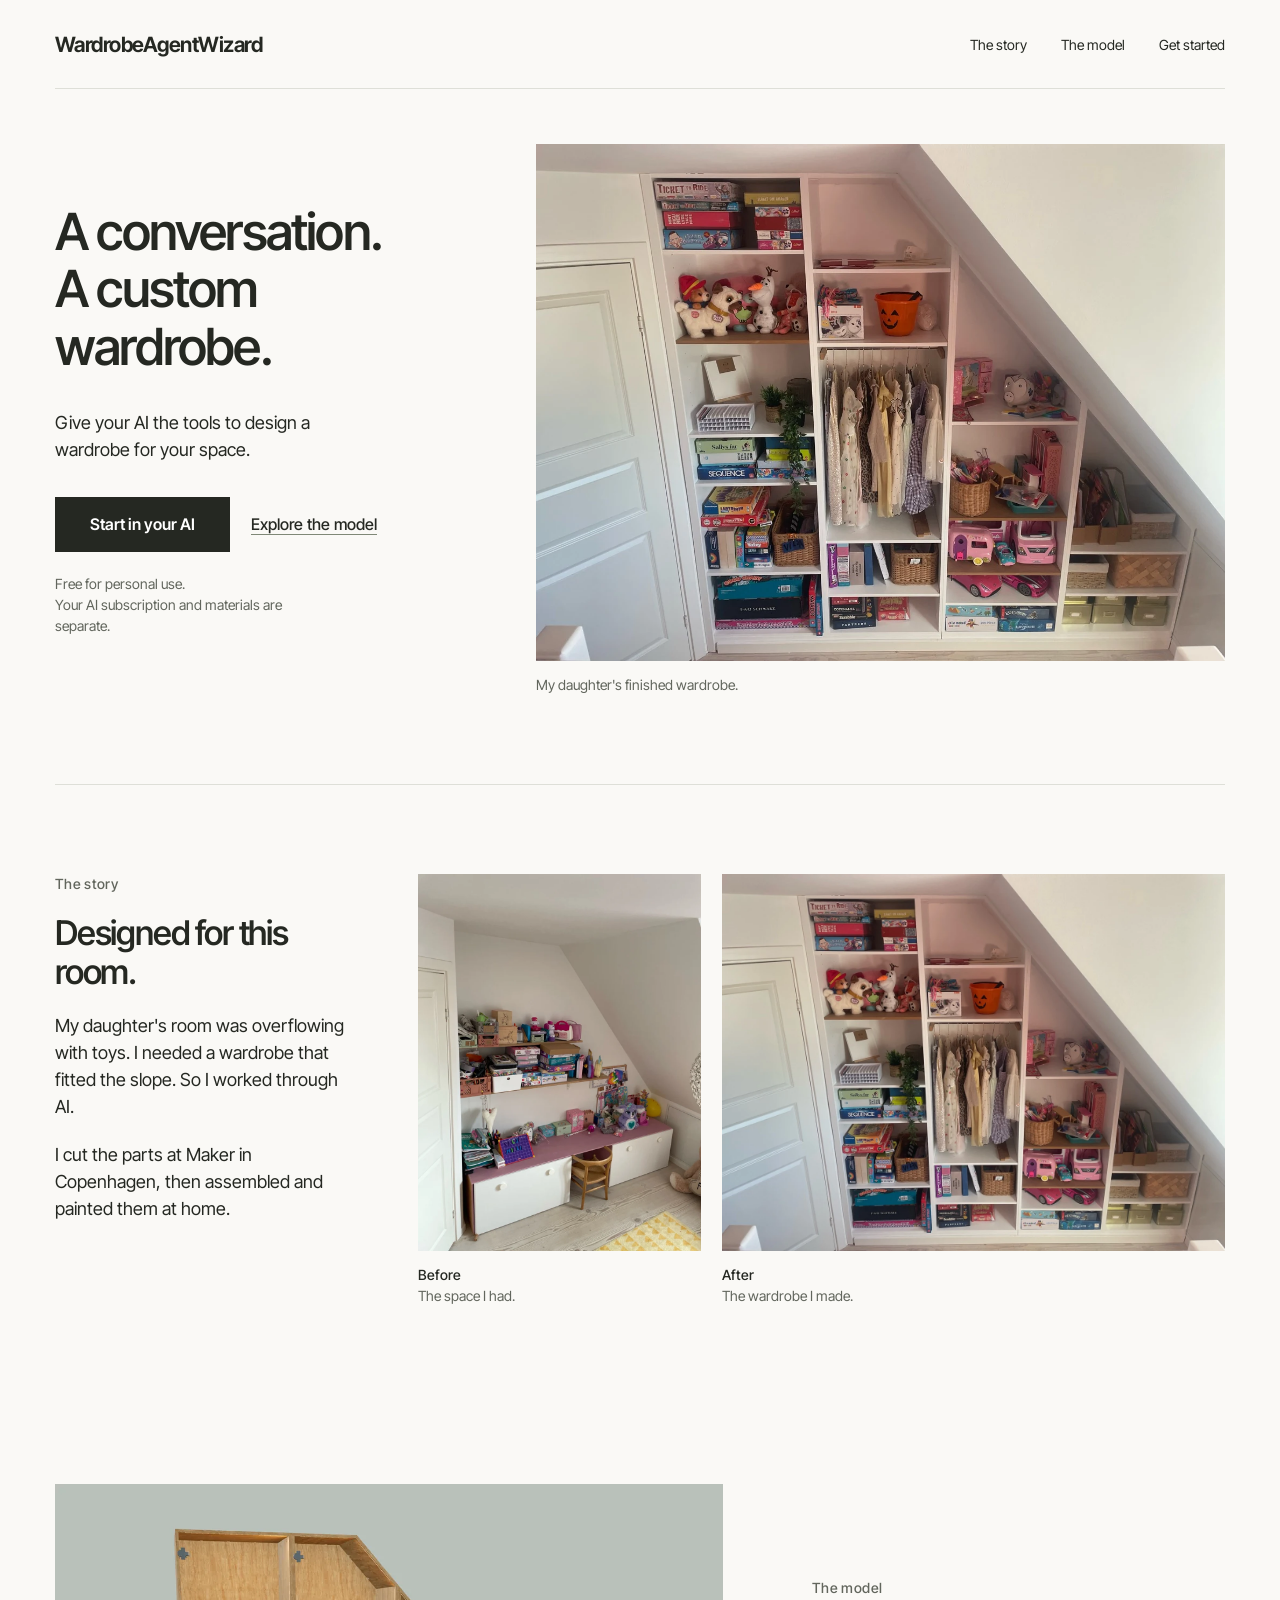
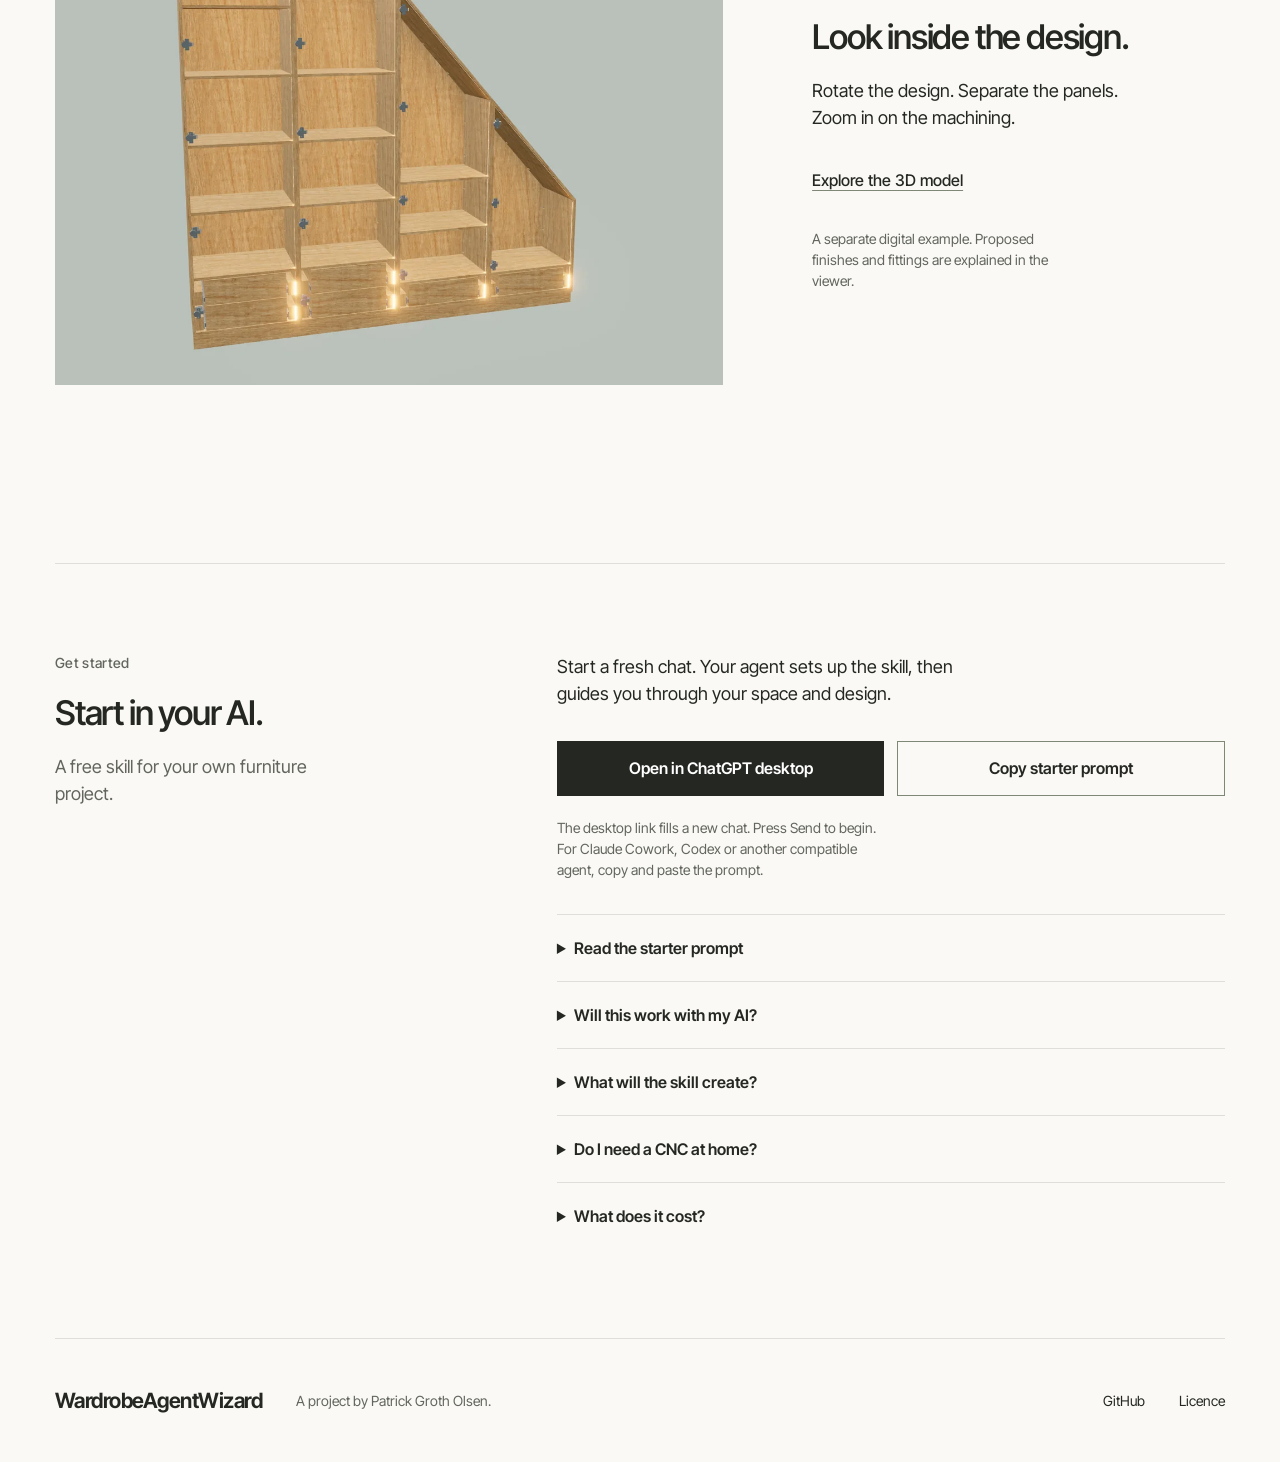
==== index.html @ 153b2046 "style: publish calmer wardrobe page with full photograph" ====
<!doctype html>
<!-- Scope: Editorial furniture story and accessible handoff into the visitor's own AI agent. -->
<html lang="en">
<head>
  <meta charset="UTF-8"><meta name="viewport" content="width=device-width, initial-scale=1">
  <meta name="description" content="A conversation. A custom wardrobe. Give your AI agent a free personal-use skill for designing fitted furniture around your room.">
  <meta name="theme-color" content="#faf9f6">
  <meta property="og:title" content="A conversation. A custom wardrobe.">
  <meta property="og:description" content="From an awkward nook to a real wardrobe. Start your own project inside your AI agent.">
  <meta property="og:image" content="https://patrickgrothols.github.io/WardrobeAgentWizard/wardrobe-finished-wide.webp">
  <title>WardrobeAgentWizard | A conversation. A custom wardrobe.</title>
  <link rel="preload" href="./assets/inter-tight-latin-DX-nOvPD.woff2" as="font" type="font/woff2" crossorigin>
  <script type="module" crossorigin src="./assets/home-CjS5bEK1.js"></script>
  <link rel="modulepreload" crossorigin href="./assets/modulepreload-polyfill-P2Xu9kJm.js">
  <link rel="stylesheet" crossorigin href="./assets/home-DhJQyJ7C.css">
</head>
<body>
  <a class="skip" href="#main">Skip to content</a>
  <header class="shell topbar">
    <a class="brand" href="./" aria-label="WardrobeAgentWizard home">WardrobeAgentWizard</a>
    <nav aria-label="Main"><a href="#the-build">The story</a><a href="./model.html">The model</a><a href="#start">Get started</a></nav>
  </header>
  <main id="main">
    <section class="shell hero" aria-labelledby="hero-title">
        <div class="hero-copy"><h1 id="hero-title">A conversation.<br>A custom wardrobe.</h1>
          <p class="hero-intro">Give your AI the tools to design a wardrobe for your space.</p>
          <div class="actions"><a class="button primary" href="#start">Start in your AI</a><a class="text-link" href="./model.html">Explore the model</a></div>
          <p class="small hero-footnote">Free for personal use.<br>Your AI subscription and materials are separate.</p>
        </div>
      <figure class="hero-photo"><a href="./media/wardrobe-finished-wide.webp" aria-label="View the full finished-wardrobe photograph"><img src="./assets/wardrobe-finished-wide-D28eIsEn.webp" width="1280" height="960" fetchpriority="high" alt="The complete finished wardrobe, from its tall left cabinet to the low shelves beneath the sloping ceiling."></a><figcaption>My daughter's finished wardrobe.</figcaption></figure>
    </section>
    <section class="shell room-section" id="the-build" aria-labelledby="room-title">
      <div class="room-intro"><p class="eyebrow">The story</p><h2 id="room-title">Designed for this room.</h2><p>My daughter's room was overflowing with toys. I needed a wardrobe that fitted the slope. So I worked through AI.</p><p>I cut the parts at Maker in Copenhagen, then assembled and painted them at home.</p></div>
      <div class="room-pair">
        <figure class="room-before"><img src="./assets/room-before-DFvwnW9_.webp" width="900" height="1200" loading="lazy" alt="Before: toys and games crowded shelves and a desk in the nook."><figcaption><span>Before</span>The space I had.</figcaption></figure>
        <figure class="room-after"><img src="./assets/wardrobe-finished-wide-D28eIsEn.webp" width="1280" height="960" loading="lazy" alt="After: the full finished wardrobe stores toys, games and clothes beneath the sloping ceiling."><figcaption><span>After</span>The wardrobe I made.</figcaption></figure>
      </div>
    </section>
    <section class="model-section" aria-labelledby="model-title"><div class="shell model-grid">
      <a class="model-image" href="./model.html" aria-label="Open the interactive digital wardrobe example"><img src="./assets/wardrobe-digital-D47Me2vp.webp" width="1200" height="900" loading="lazy" alt="A separate digital wardrobe example showing shelves, hardware, drawers and lighting."></a>
      <div class="model-copy"><p class="eyebrow">The model</p><h2 id="model-title">Look inside the design.</h2><p>Rotate the design. Separate the panels. Zoom in on the machining.</p><a class="text-link" href="./model.html">Explore the 3D model</a><p class="small">A separate digital example. Proposed finishes and fittings are explained in the viewer.</p></div>
    </div></section>
    <section class="start-section" id="start" aria-labelledby="start-title"><div class="shell start-grid">
      <div class="start-title"><p class="eyebrow">Get started</p><h2 id="start-title">Start in your AI.</h2><p>A free skill for your own furniture project.</p></div>
      <div class="start-panel"><p>Start a fresh chat. Your agent sets up the skill, then guides you through your space and design.</p>
        <div class="agent-actions"><a id="desktop-launch" class="button primary" href="#starter-prompt">Open in ChatGPT desktop</a><button class="button secondary" id="copy-prompt" type="button">Copy starter prompt</button></div>
        <p class="small">The desktop link fills a new chat. Press Send to begin. For Claude Cowork, Codex or another compatible agent, copy and paste the prompt.</p>
        <p id="copy-status" class="copy-status" role="status" aria-live="polite"></p>
        <details id="prompt-details"><summary>Read the starter prompt</summary><label class="visually-hidden" for="starter-prompt">Starter prompt</label><textarea id="starter-prompt" readonly rows="5">Set up WardrobeAgentWizard Skill and help me design my furniture. Go to https://github.com/PatrickGrothOls/WardrobeAgentWizard and follow the getting-started instructions. Handle the setup and ask me for any necessary approvals.</textarea></details>
        <details><summary>Will this work with my AI?</summary><p>Use an AI work environment that can download files and run commands. Setup supports macOS Apple Silicon and Linux x86-64, including hosted workspaces. Native Windows isn't supported. Allow about 4 GB free plus project space.</p><a class="text-link" href="https://github.com/PatrickGrothOls/WardrobeAgentWizard/blob/main/START_HERE.md">Setup details and limitations</a></details>
        <details><summary>What will the skill create?</summary><p>The workflow covers measurements, 3D design, part files, supported hardware machining and cutting information. Your agent asks for missing measurements and workshop details. Designs and manufacturing files must be checked before cutting.</p></details>
        <details><summary>Do I need a CNC at home?</summary><p>No. You need access to a workshop or supplier that can cut the parts. My build used the CNC at Maker in Copenhagen.</p></details>
        <details><summary>What does it cost?</summary><p>The skill is free for personal, noncommercial projects. AI subscriptions, materials, hardware and workshop time are separate. Commercial use requires a separate licence.</p></details>
      </div>
    </div><footer class="shell"><a class="brand" href="./">WardrobeAgentWizard</a><p>A project by Patrick Groth Olsen.</p><nav aria-label="Footer"><a href="https://github.com/PatrickGrothOls/WardrobeAgentWizard">GitHub</a><a href="https://github.com/PatrickGrothOls/WardrobeAgentWizard/blob/main/LICENSE.md">Licence</a></nav></footer></section>
  </main>
</body>
</html>
---- assets/home-DhJQyJ7C.css ----
@font-face{font-family:Inter Tight;src:url(./inter-tight-latin-DX-nOvPD.woff2)format("woff2");font-style:normal;font-weight:400 900;font-display:swap}:root{--paper:#faf9f6;--ink:#252822;--muted:#62665d;--accent:#65725b;--rule:#dedfd8;--xs:.5rem;--sm:.8125rem;--md:1.3125rem;--lg:2.125rem;--xl:3.4375rem;--xxl:5.5625rem;color:var(--ink);background:var(--paper);font-synthesis:none;font-family:Inter Tight,Arial,sans-serif}*{box-sizing:border-box}html{scroll-padding-top:var(--lg)}body{margin:0;font-size:1.125rem;line-height:1.5}a{color:inherit;text-underline-offset:.25em}button,textarea{font:inherit}button,a,summary{-webkit-tap-highlight-color:transparent}a:focus-visible,button:focus-visible,summary:focus-visible,textarea:focus-visible{outline:3px solid var(--accent);outline-offset:5px}img{width:100%;height:auto;display:block}figure,h1,h2,h3,p{margin:0}p+p{margin-top:var(--md)}h1,h2,h3{letter-spacing:-.035em;font-weight:550;line-height:1.12}h2{font-size:2.125rem}h3{margin-bottom:var(--md);font-size:1.625rem}.shell{width:min(calc(100% - 2 * var(--xl)),96rem);margin-inline:auto}.brand{letter-spacing:-.025em;white-space:nowrap;font-size:1.3125rem;font-weight:650;line-height:1;text-decoration:none}.eyebrow{letter-spacing:.025em;color:var(--muted);margin-bottom:var(--md);font-size:.875rem;font-weight:500;line-height:1.4}.small,figcaption{font-size:.875rem;line-height:1.5}.small{color:var(--muted)}.actions{align-items:center;gap:var(--md);flex-wrap:wrap;display:flex}.button{min-height:3.4375rem;padding:var(--sm) var(--lg);cursor:pointer;text-align:center;border:1px solid #0000;border-radius:0;justify-content:center;align-items:center;font-size:1rem;font-weight:600;line-height:1.4;text-decoration:none;transition:background-color .18s,color .18s;display:inline-flex}.primary{color:#fff;background:var(--ink)}.primary:hover{background:#454d3f}.secondary{color:var(--ink);background:0 0;border-color:#7f8877}.secondary:hover{background:#eceee7}.text-link{align-items:center;min-height:3.4375rem;font-size:1rem;font-weight:500;-webkit-text-decoration:underline #7f8877;text-decoration:underline #7f8877;display:inline-flex}.text-link:hover{color:#4e5948}details{border-top:1px solid var(--rule)}summary{min-height:3.4375rem;padding-block:var(--md);cursor:pointer;font-size:1rem;font-weight:600}details p{margin-bottom:var(--md)}textarea{width:100%;min-height:13rem;padding:var(--sm);color:inherit;resize:vertical;background:0 0;border:1px solid #77786f;border-radius:0;font-size:1rem}.visually-hidden{clip-path:inset(50%);white-space:nowrap;width:1px;height:1px;padding:0;position:absolute;overflow:hidden}.skip{top:-100px;left:var(--md);padding:var(--sm);background:var(--ink);color:#fff;z-index:10;position:absolute}.skip:focus{top:var(--sm)}@media (prefers-reduced-motion:reduce){.button{transition:none}}.topbar{align-items:center;gap:var(--lg);border-bottom:1px solid var(--rule);min-height:5.5625rem;display:flex}nav{gap:var(--lg);margin-left:auto;display:flex}nav a{align-items:center;min-height:3.4375rem;font-size:.875rem;text-decoration:none;display:inline-flex}nav a:hover{text-decoration:underline}.hero{gap:var(--xl);padding-block:var(--xl) var(--xxl);grid-template-columns:minmax(0,.618fr) minmax(0,1fr);align-items:center;display:grid}h1{font-size:clamp(2.625rem,4vw,3.4375rem)}.hero-intro{max-width:32ch;margin-top:var(--lg)}.hero .actions{margin-block:var(--lg) var(--md)}.hero-footnote{max-width:34ch}.hero-photo a{display:block}.hero-photo img,.room-pair img{width:100%;height:auto}.hero-photo figcaption{margin-top:var(--sm);color:var(--muted)}.room-section{gap:var(--xl);padding-block:var(--xxl);border-top:1px solid var(--rule);grid-template-columns:minmax(0,.382fr) minmax(0,1fr);display:grid}.room-intro p:not(.eyebrow){margin-top:var(--md);max-width:30ch}.room-pair{gap:var(--md);grid-template-columns:minmax(0,.5625fr) minmax(0,1fr);align-self:start;display:grid}.room-pair figcaption{padding-top:var(--sm);color:var(--muted);flex-direction:column;display:flex}.room-pair figcaption span{color:var(--ink);font-weight:500}.model-section{padding-block:var(--xxl)}.model-grid{align-items:center;gap:var(--xxl);grid-template-columns:minmax(0,1fr) minmax(0,.618fr);display:grid}.model-image{display:block}.model-copy>p:not(.eyebrow){margin-top:var(--md);max-width:32ch}.model-copy .text-link,.model-copy .small{margin-top:var(--md)}.start-section{padding-top:var(--xxl)}.start-grid{gap:var(--xxl);padding-block:var(--xxl);border-top:1px solid var(--rule);grid-template-columns:minmax(0,.618fr) minmax(0,1fr);display:grid}.start-title>p:last-child{margin-top:var(--md);max-width:28ch;color:var(--muted)}.start-panel>p{max-width:42ch}.agent-actions{gap:var(--sm);margin-block:var(--lg) var(--md);flex-wrap:wrap;display:flex}.agent-actions .button{flex:1;min-width:13rem}.start-panel .small{margin-bottom:var(--lg)}.start-panel details p{color:var(--muted);font-size:1rem}.start-panel .text-link{margin-bottom:var(--md)}.copy-status{color:#3d5839;margin-bottom:var(--md);font-size:1rem}.copy-status:empty{display:none}footer{align-items:center;gap:var(--lg);border-top:1px solid var(--rule);padding-block:var(--lg);display:flex}footer p{color:var(--muted);font-size:.875rem}@media (width<=75rem){.shell{width:calc(100% - 2 * var(--lg))}.hero,.room-section{gap:var(--lg)}.model-grid,.start-grid{gap:var(--xl)}}@media (width<=47.5rem){.shell{width:calc(100% - 2 * var(--md))}.topbar{gap:var(--sm)}.brand{font-size:1rem}.topbar nav a:not(:last-child){display:none}.topbar nav{gap:0}.topbar nav a{white-space:nowrap}.hero{gap:var(--lg);padding-block:var(--lg) var(--xl);grid-template-columns:1fr}h1{font-size:2.625rem}.hero-intro,.hero .actions{margin-top:var(--md)}.hero .button{padding-inline:var(--md)}.room-section{padding-block:var(--xl);gap:var(--lg);grid-template-columns:1fr}.room-intro p:not(.eyebrow){max-width:34ch}.room-pair{gap:var(--sm)}.model-section{padding-block:var(--xl)}.model-grid{gap:var(--lg);grid-template-columns:1fr}.model-copy>p:not(.eyebrow){max-width:34ch}.start-section{padding-top:var(--xl)}.start-grid{padding-block:var(--xl);gap:var(--lg);grid-template-columns:1fr}footer{gap:var(--sm);padding-block:var(--lg);flex-wrap:wrap}footer p{flex-basis:100%}footer nav{margin-left:0}}
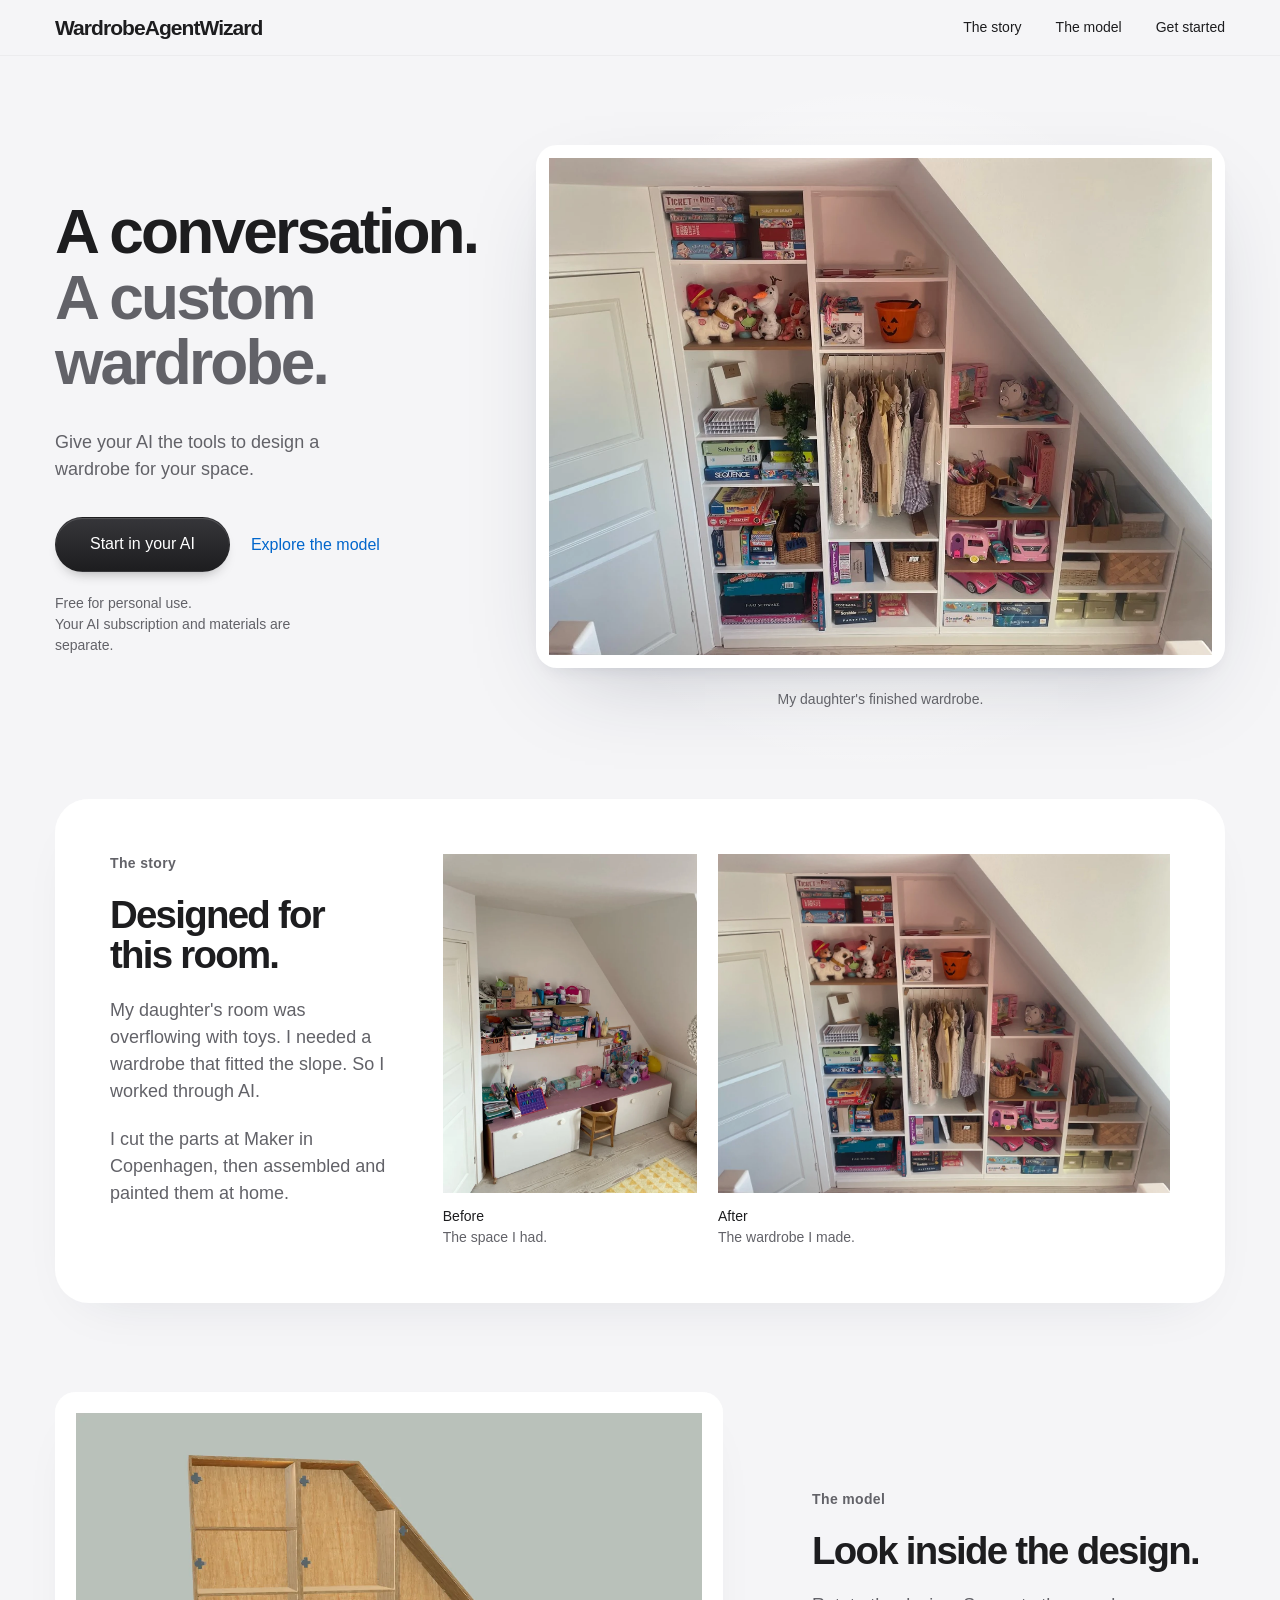
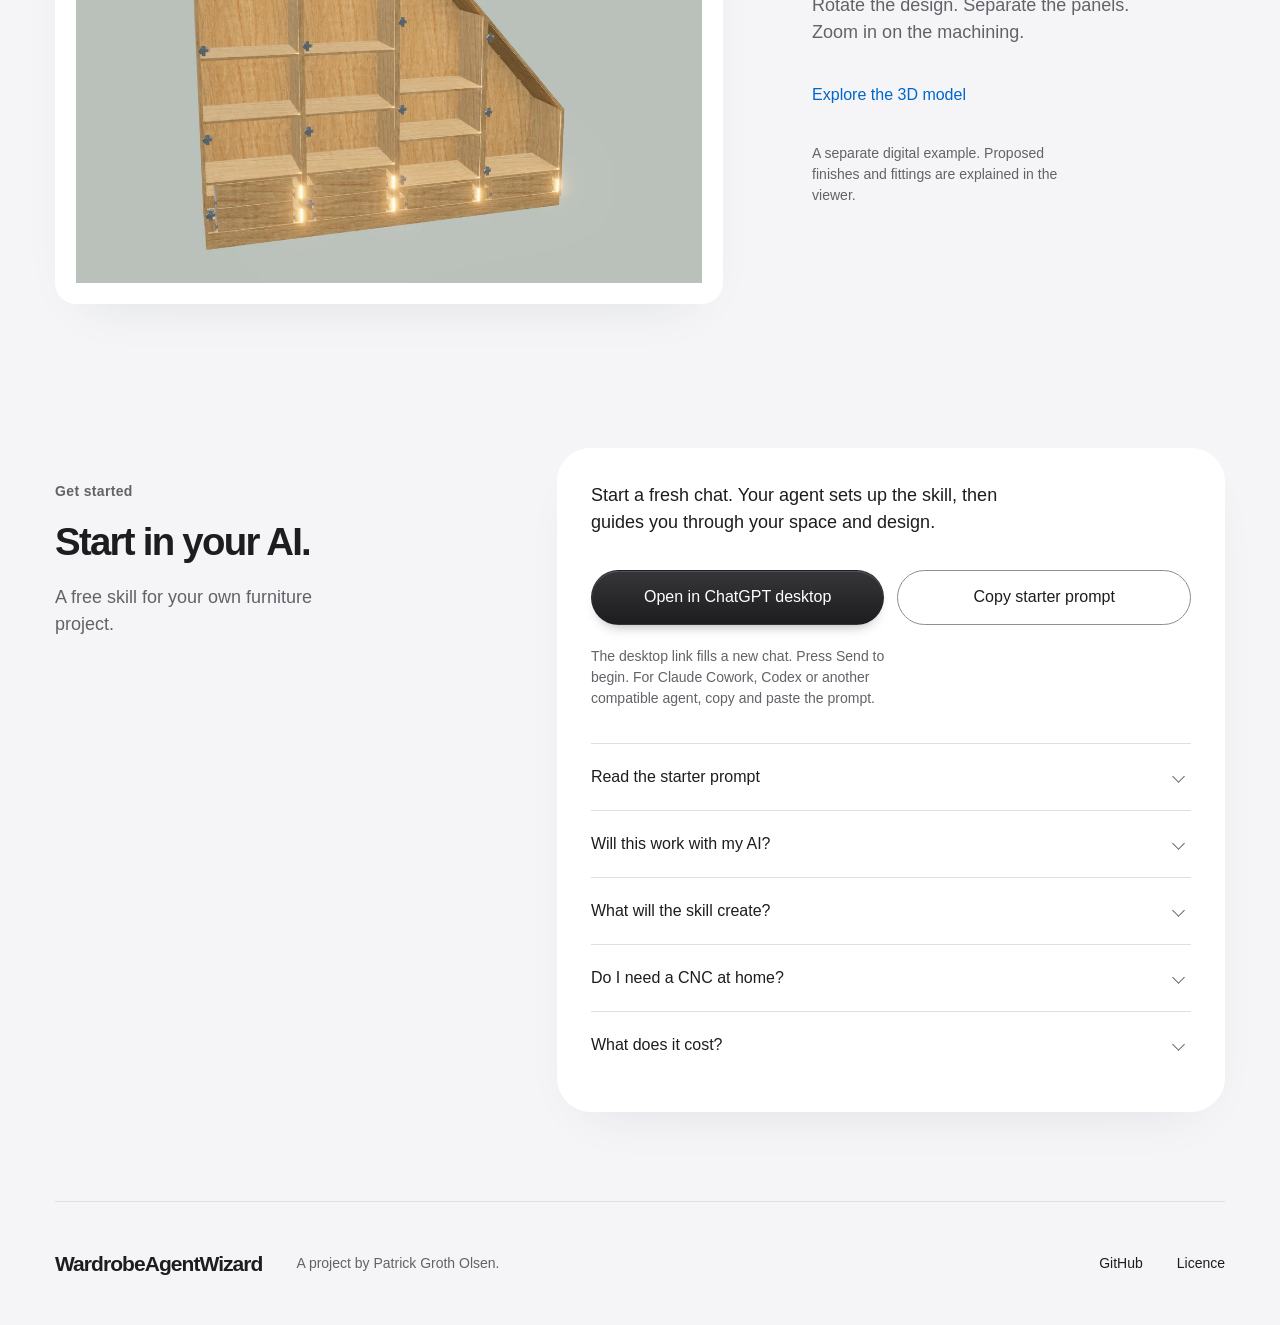
==== commit 1e02c37f: "style: publish refined wardrobe landing page" ====
--- a/index.html
+++ b/index.html
@@ -4,25 +4,24 @@
 <head>
   <meta charset="UTF-8"><meta name="viewport" content="width=device-width, initial-scale=1">
   <meta name="description" content="A conversation. A custom wardrobe. Give your AI agent a free personal-use skill for designing fitted furniture around your room.">
-  <meta name="theme-color" content="#faf9f6">
+  <meta name="theme-color" content="#f5f5f7">
   <meta property="og:title" content="A conversation. A custom wardrobe.">
   <meta property="og:description" content="From an awkward nook to a real wardrobe. Start your own project inside your AI agent.">
   <meta property="og:image" content="https://patrickgrothols.github.io/WardrobeAgentWizard/wardrobe-finished-wide.webp">
   <title>WardrobeAgentWizard | A conversation. A custom wardrobe.</title>
-  <link rel="preload" href="./assets/inter-tight-latin-DX-nOvPD.woff2" as="font" type="font/woff2" crossorigin>
-  <script type="module" crossorigin src="./assets/home-CjS5bEK1.js"></script>
+  <script type="module" crossorigin src="./assets/home-Dp1YyuSr.js"></script>
   <link rel="modulepreload" crossorigin href="./assets/modulepreload-polyfill-P2Xu9kJm.js">
-  <link rel="stylesheet" crossorigin href="./assets/home-DhJQyJ7C.css">
+  <link rel="stylesheet" crossorigin href="./assets/home-D6KVA1eT.css">
 </head>
 <body>
   <a class="skip" href="#main">Skip to content</a>
-  <header class="shell topbar">
+  <header class="site-header"><div class="shell topbar">
     <a class="brand" href="./" aria-label="WardrobeAgentWizard home">WardrobeAgentWizard</a>
     <nav aria-label="Main"><a href="#the-build">The story</a><a href="./model.html">The model</a><a href="#start">Get started</a></nav>
-  </header>
+  </div></header>
   <main id="main">
     <section class="shell hero" aria-labelledby="hero-title">
-        <div class="hero-copy"><h1 id="hero-title">A conversation.<br>A custom wardrobe.</h1>
+        <div class="hero-copy"><h1 id="hero-title">A conversation.<br><span>A custom wardrobe.</span></h1>
           <p class="hero-intro">Give your AI the tools to design a wardrobe for your space.</p>
           <div class="actions"><a class="button primary" href="#start">Start in your AI</a><a class="text-link" href="./model.html">Explore the model</a></div>
           <p class="small hero-footnote">Free for personal use.<br>Your AI subscription and materials are separate.</p>
--- a/assets/home-D6KVA1eT.css
+++ b/assets/home-D6KVA1eT.css
@@ -0,0 +1 @@
+:root{--paper:#f5f5f7;--surface:#fff;--ink:#1d1d1f;--muted:#626268;--accent:#06c;--rule:#dedee3;--xs:.5rem;--sm:.8125rem;--md:1.3125rem;--lg:2.125rem;--xl:3.4375rem;--xxl:5.5625rem;--radius:1.3125rem;--radius-lg:2.125rem;--display:calc(3.4375rem * 1.272);--section-title:calc(2.125rem * 1.272);--photo-shadow:0 34px 89px -34px #1d263c42,0 8px 21px -13px #1d263c2e;--surface-shadow:0 21px 55px -34px #1d263c26,inset 0 1px 0 #fff;color:var(--ink);background:var(--paper);font-synthesis:none;font-family:-apple-system,BlinkMacSystemFont,Segoe UI,sans-serif}*{box-sizing:border-box}html{scroll-padding-top:var(--xxl)}body{-webkit-font-smoothing:antialiased;margin:0;font-size:1.125rem;line-height:1.5}a{color:inherit;text-underline-offset:.25em}button,textarea{font:inherit}button,a,summary{-webkit-tap-highlight-color:transparent}a:focus-visible,button:focus-visible,summary:focus-visible,textarea:focus-visible{outline:3px solid var(--accent);outline-offset:5px}img{width:100%;height:auto;display:block}figure,h1,h2,h3,p{margin:0}p+p{margin-top:var(--md)}h1,h2,h3{letter-spacing:-.045em;text-wrap:balance;overflow-wrap:anywhere;font-weight:600;line-height:1.05}h2{font-size:clamp(2.125rem,3vw,var(--section-title))}h3{margin-bottom:var(--md);font-size:1.625rem}.shell{width:min(calc(100% - 2 * var(--xl)),96rem);margin-inline:auto}.brand{letter-spacing:-.045em;overflow-wrap:anywhere;font-size:1.3125rem;font-weight:600;line-height:1;text-decoration:none}.eyebrow{letter-spacing:.025em;color:var(--muted);margin-bottom:var(--md);font-size:.875rem;font-weight:600;line-height:1.4}.small,figcaption{overflow-wrap:anywhere;font-size:.875rem;line-height:1.5}.small{color:var(--muted)}.actions{align-items:center;gap:var(--md);flex-wrap:wrap;display:flex}.button{min-height:3.4375rem;padding:var(--sm) var(--lg);cursor:pointer;text-align:center;border:1px solid #0000;border-radius:3.4375rem;justify-content:center;align-items:center;font-size:1rem;font-weight:500;line-height:1.4;text-decoration:none;transition:background-color .21s,box-shadow .21s;display:inline-flex}.primary{color:#fff;background:linear-gradient(#36363a,#1d1d1f);box-shadow:inset 0 1px #ffffff26,0 8px 13px -8px #1d1d1f66}.primary:hover{background:#36363a;box-shadow:inset 0 1px #ffffff26,0 8px 21px -8px #1d1d1f66}.secondary{color:var(--ink);background:var(--surface);border-color:#8e8e93}.secondary:hover{background:var(--paper)}.text-link{min-height:3.4375rem;color:var(--accent);align-items:center;font-size:1rem;font-weight:500;text-decoration:none;display:inline-flex}.text-link:hover{text-decoration:underline}details{border-top:1px solid var(--rule)}summary{justify-content:space-between;align-items:center;gap:var(--md);min-height:3.4375rem;padding-block:var(--md);cursor:pointer;font-size:1rem;font-weight:500;list-style:none;display:flex}summary::-webkit-details-marker{display:none}summary:after{content:"";width:var(--xs);height:var(--xs);margin-right:var(--xs);border-right:1.5px solid var(--muted);border-bottom:1.5px solid var(--muted);flex-shrink:0;transform:rotate(45deg)}details[open] summary:after{transform:rotate(225deg)}details p{margin-bottom:var(--md)}textarea{width:100%;min-height:13rem;padding:var(--md);border-radius:var(--sm);background:var(--paper);color:inherit;resize:vertical;border:1px solid #8e8e93;font-size:1rem}.visually-hidden{clip-path:inset(50%);white-space:nowrap;width:1px;height:1px;padding:0;position:absolute;overflow:hidden}.skip{top:-100px;left:var(--md);padding:var(--sm);background:var(--ink);color:#fff;z-index:10;position:absolute}.skip:focus{top:var(--sm)}@media (prefers-reduced-motion:reduce){.button{transition:none}}.site-header{z-index:5;-webkit-backdrop-filter:blur(21px);background:#f5f5f7d9;border-bottom:1px solid #1d1d1f0a;position:sticky;top:0}.topbar{align-items:center;gap:0 var(--lg);flex-wrap:wrap;min-height:3.4375rem;display:flex}.topbar .brand{max-width:100%}nav{gap:var(--lg);margin-left:auto;display:flex}nav a{align-items:center;min-height:3.4375rem;font-size:.875rem;text-decoration:none;display:inline-flex}nav a:hover{color:var(--accent)}.hero{gap:var(--xl);padding-block:var(--xxl);grid-template-columns:minmax(0,.618fr) minmax(0,1fr);align-items:center;display:grid}h1{font-size:clamp(2.625rem,4.86vw,var(--display))}h1 span{color:var(--muted)}.hero-intro{max-width:32ch;margin-top:var(--lg);color:var(--muted)}.hero .actions{margin-block:var(--lg) var(--md)}.hero-footnote{max-width:36ch}.hero-photo{isolation:isolate;position:relative}.hero-photo:before{content:"";inset:calc(-1 * var(--xl)) 0;z-index:-1;pointer-events:none;background:radial-gradient(#fff 34%,#fff0 72%);position:absolute}.hero-photo a{padding:var(--sm);border-radius:var(--radius);background:var(--surface);box-shadow:var(--photo-shadow);display:block}.hero-photo img,.room-pair img{width:100%;height:auto}.hero-photo figcaption{margin-top:var(--md);color:var(--muted);text-align:center}.room-section{gap:var(--xl);padding:var(--xl);border-radius:var(--radius-lg);background:var(--surface);box-shadow:var(--surface-shadow);grid-template-columns:minmax(0,.382fr) minmax(0,1fr);display:grid}.room-intro p:not(.eyebrow){margin-top:var(--md);max-width:30ch;color:var(--muted)}.room-pair{gap:var(--md);grid-template-columns:minmax(0,.5625fr) minmax(0,1fr);align-self:start;display:grid}.room-pair figcaption{padding-top:var(--sm);color:var(--muted);flex-direction:column;display:flex}.room-pair figcaption span{color:var(--ink);font-weight:500}.model-section{padding-block:var(--xxl)}.model-grid{align-items:center;gap:var(--xxl);grid-template-columns:minmax(0,1fr) minmax(0,.618fr);display:grid}.model-image{padding:var(--md);background:var(--surface);border-radius:var(--radius);box-shadow:var(--surface-shadow);display:block}.model-copy>p:not(.eyebrow){margin-top:var(--md);max-width:32ch;color:var(--muted)}.model-copy .text-link,.model-copy .small{margin-top:var(--md)}.start-section{padding-top:var(--xl)}.start-grid{gap:var(--xxl);padding-bottom:var(--xxl);grid-template-columns:minmax(0,.618fr) minmax(0,1fr);display:grid}.start-title{padding-top:var(--lg)}.start-title>p:last-child{margin-top:var(--md);max-width:28ch;color:var(--muted)}.start-panel{background:var(--surface);padding:var(--lg);border-radius:var(--radius-lg);box-shadow:var(--surface-shadow)}.start-panel>p{max-width:42ch}.agent-actions{gap:var(--sm);margin-block:var(--lg) var(--md);flex-wrap:wrap;display:flex}.agent-actions .button{flex:1;min-width:13rem}.start-panel .small{margin-bottom:var(--lg)}.start-panel details p{color:var(--muted);font-size:1rem}.start-panel .text-link{margin-bottom:var(--md)}.copy-status{color:#3d5839;margin-bottom:var(--md);font-size:1rem}.copy-status:empty{display:none}footer{align-items:center;gap:var(--lg);border-top:1px solid var(--rule);padding-block:var(--lg);display:flex}footer p{color:var(--muted);font-size:.875rem}@media (width<=75rem){.shell{width:calc(100% - 2 * var(--lg))}.hero{gap:var(--lg)}.room-section{gap:var(--lg);padding:var(--lg)}.model-grid,.start-grid{gap:var(--xl)}.agent-actions .button{min-width:100%}}@media (width<=64rem){.room-section{grid-template-columns:1fr}.room-intro{max-width:55ch}.room-intro p:not(.eyebrow){max-width:none}}@media (width<=47.5rem){.shell{width:calc(100% - 2 * var(--md))}.topbar{gap:var(--sm)}.brand{font-size:1rem}.topbar nav a:not(:last-child){display:none}.topbar nav{gap:0}.topbar nav a{white-space:nowrap}.hero{gap:var(--lg);padding-block:var(--lg) var(--xl);grid-template-columns:1fr}h1{font-size:2.625rem}.hero-intro,.hero .actions{margin-top:var(--md)}.hero .button{padding-inline:var(--md)}.hero-photo:before{inset:0}.hero-photo a{padding:var(--xs);border-radius:var(--sm)}.hero-photo figcaption{margin-top:var(--sm)}.room-section{padding:var(--md);border-radius:var(--radius);gap:var(--lg)}.room-pair{gap:var(--sm)}.model-section{padding-block:var(--xl)}.model-grid{gap:var(--lg);grid-template-columns:1fr}.model-image{padding:var(--sm)}.model-copy>p:not(.eyebrow){max-width:34ch}.start-section{padding-top:0}.start-grid{padding-bottom:var(--xl);gap:var(--lg);grid-template-columns:1fr}.start-title{padding-top:0}.start-panel{padding:var(--md);border-radius:var(--radius)}.agent-actions .button{min-width:0;padding-inline:var(--sm);flex-basis:100%}footer{gap:var(--sm);padding-block:var(--lg);flex-wrap:wrap}footer p{flex-basis:100%}footer nav{margin-left:0}}
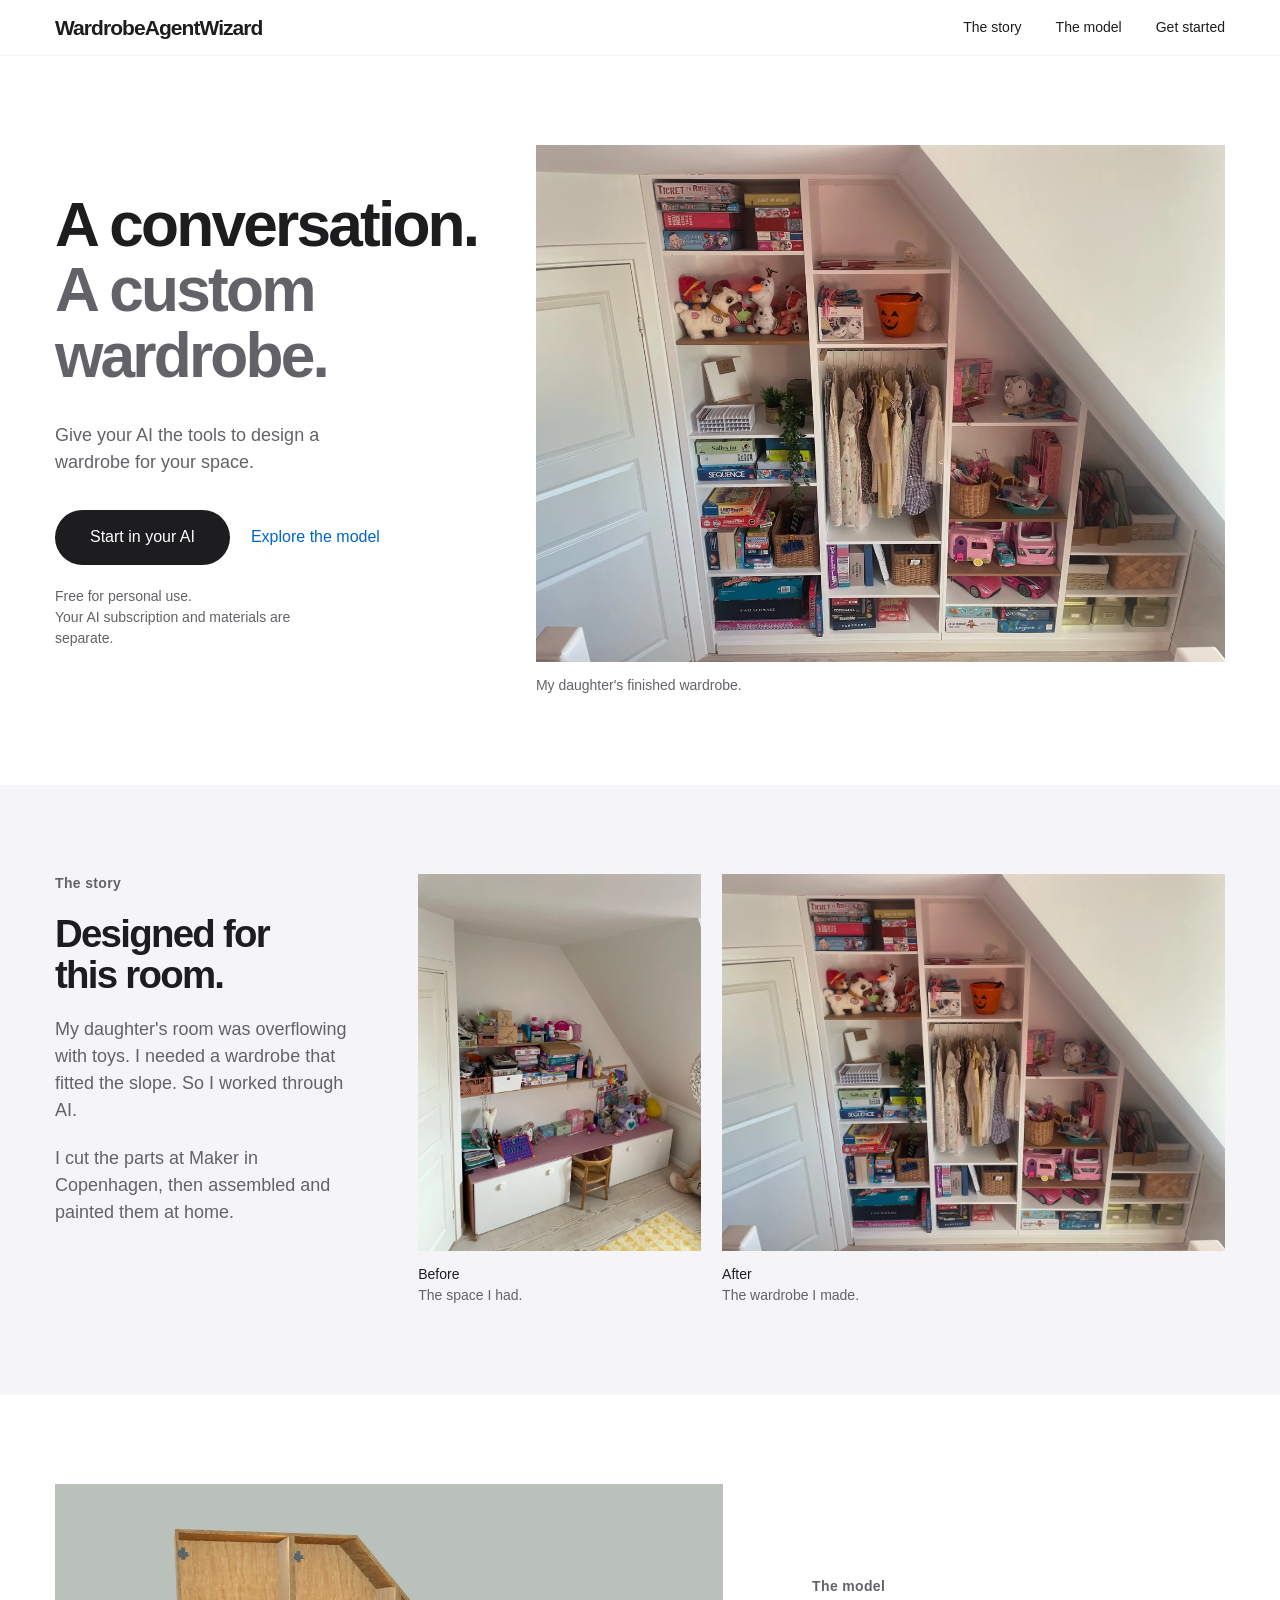
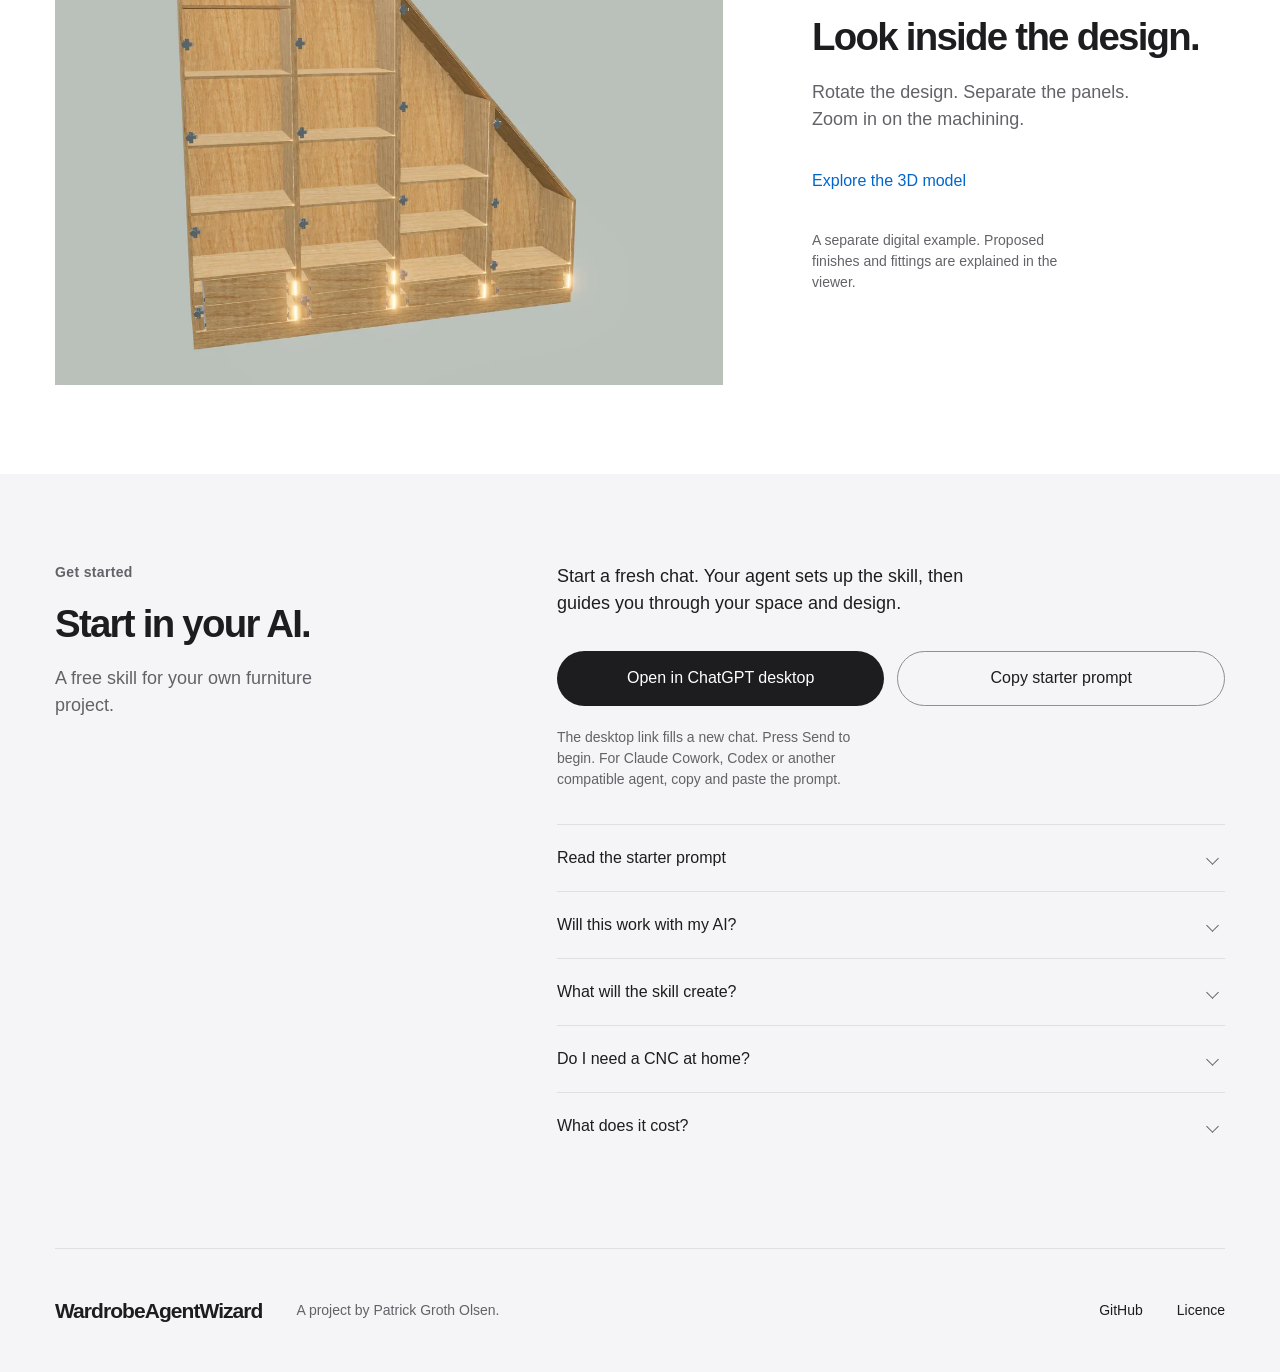
==== commit 97dfd4dc: "style: publish open wardrobe layout without cards" ====
--- a/index.html
+++ b/index.html
@@ -9,9 +9,9 @@
   <meta property="og:description" content="From an awkward nook to a real wardrobe. Start your own project inside your AI agent.">
   <meta property="og:image" content="https://patrickgrothols.github.io/WardrobeAgentWizard/wardrobe-finished-wide.webp">
   <title>WardrobeAgentWizard | A conversation. A custom wardrobe.</title>
-  <script type="module" crossorigin src="./assets/home-Dp1YyuSr.js"></script>
+  <script type="module" crossorigin src="./assets/home-DTFIOhhs.js"></script>
   <link rel="modulepreload" crossorigin href="./assets/modulepreload-polyfill-P2Xu9kJm.js">
-  <link rel="stylesheet" crossorigin href="./assets/home-D6KVA1eT.css">
+  <link rel="stylesheet" crossorigin href="./assets/home-OMRRooR7.css">
 </head>
 <body>
   <a class="skip" href="#main">Skip to content</a>
@@ -28,13 +28,13 @@
         </div>
       <figure class="hero-photo"><a href="./media/wardrobe-finished-wide.webp" aria-label="View the full finished-wardrobe photograph"><img src="./assets/wardrobe-finished-wide-D28eIsEn.webp" width="1280" height="960" fetchpriority="high" alt="The complete finished wardrobe, from its tall left cabinet to the low shelves beneath the sloping ceiling."></a><figcaption>My daughter's finished wardrobe.</figcaption></figure>
     </section>
-    <section class="shell room-section" id="the-build" aria-labelledby="room-title">
+    <section class="room-section" id="the-build" aria-labelledby="room-title"><div class="shell room-grid">
       <div class="room-intro"><p class="eyebrow">The story</p><h2 id="room-title">Designed for this room.</h2><p>My daughter's room was overflowing with toys. I needed a wardrobe that fitted the slope. So I worked through AI.</p><p>I cut the parts at Maker in Copenhagen, then assembled and painted them at home.</p></div>
       <div class="room-pair">
         <figure class="room-before"><img src="./assets/room-before-DFvwnW9_.webp" width="900" height="1200" loading="lazy" alt="Before: toys and games crowded shelves and a desk in the nook."><figcaption><span>Before</span>The space I had.</figcaption></figure>
         <figure class="room-after"><img src="./assets/wardrobe-finished-wide-D28eIsEn.webp" width="1280" height="960" loading="lazy" alt="After: the full finished wardrobe stores toys, games and clothes beneath the sloping ceiling."><figcaption><span>After</span>The wardrobe I made.</figcaption></figure>
       </div>
-    </section>
+    </div></section>
     <section class="model-section" aria-labelledby="model-title"><div class="shell model-grid">
       <a class="model-image" href="./model.html" aria-label="Open the interactive digital wardrobe example"><img src="./assets/wardrobe-digital-D47Me2vp.webp" width="1200" height="900" loading="lazy" alt="A separate digital wardrobe example showing shelves, hardware, drawers and lighting."></a>
       <div class="model-copy"><p class="eyebrow">The model</p><h2 id="model-title">Look inside the design.</h2><p>Rotate the design. Separate the panels. Zoom in on the machining.</p><a class="text-link" href="./model.html">Explore the 3D model</a><p class="small">A separate digital example. Proposed finishes and fittings are explained in the viewer.</p></div>
--- a/assets/home-OMRRooR7.css
+++ b/assets/home-OMRRooR7.css
@@ -0,0 +1 @@
+:root{--paper:#f5f5f7;--surface:#fff;--ink:#1d1d1f;--muted:#626268;--accent:#06c;--rule:#dedee3;--xs:.5rem;--sm:.8125rem;--md:1.3125rem;--lg:2.125rem;--xl:3.4375rem;--xxl:5.5625rem;--display:calc(3.4375rem * 1.272);--section-title:calc(2.125rem * 1.272);color:var(--ink);background:var(--paper);font-synthesis:none;font-family:-apple-system,BlinkMacSystemFont,Segoe UI,sans-serif}*{box-sizing:border-box}html{scroll-padding-top:var(--xxl)}body{background:var(--surface);-webkit-font-smoothing:antialiased;margin:0;font-size:1.125rem;line-height:1.5}a{color:inherit;text-underline-offset:.25em}button,textarea{font:inherit}button,a,summary{-webkit-tap-highlight-color:transparent}a:focus-visible,button:focus-visible,summary:focus-visible,textarea:focus-visible{outline:3px solid var(--accent);outline-offset:5px}img{width:100%;height:auto;display:block}figure,h1,h2,h3,p{margin:0}p+p{margin-top:var(--md)}h1,h2,h3{letter-spacing:-.045em;text-wrap:balance;overflow-wrap:anywhere;font-weight:600;line-height:1.05}h2{font-size:clamp(2.125rem,3vw,var(--section-title))}h3{margin-bottom:var(--md);font-size:1.625rem}.shell{width:min(calc(100% - 2 * var(--xl)),96rem);margin-inline:auto}.brand{letter-spacing:-.045em;overflow-wrap:anywhere;font-size:1.3125rem;font-weight:600;line-height:1;text-decoration:none}.eyebrow{letter-spacing:.025em;color:var(--muted);margin-bottom:var(--md);font-size:.875rem;font-weight:600;line-height:1.4}.small,figcaption{overflow-wrap:anywhere;font-size:.875rem;line-height:1.5}.small{color:var(--muted)}.actions{align-items:center;gap:var(--md);flex-wrap:wrap;display:flex}.button{min-height:3.4375rem;padding:var(--sm) var(--lg);cursor:pointer;text-align:center;border:1px solid #0000;border-radius:3.4375rem;justify-content:center;align-items:center;font-size:1rem;font-weight:500;line-height:1.4;text-decoration:none;transition:background-color .21s;display:inline-flex}.primary{color:#fff;background:var(--ink)}.primary:hover{background:#36363a}.secondary{color:var(--ink);background:0 0;border-color:#8e8e93}.secondary:hover{background:var(--paper)}.text-link{min-height:3.4375rem;color:var(--accent);align-items:center;font-size:1rem;font-weight:500;text-decoration:none;display:inline-flex}.text-link:hover{text-decoration:underline}details{border-top:1px solid var(--rule)}summary{justify-content:space-between;align-items:center;gap:var(--md);min-height:3.4375rem;padding-block:var(--md);cursor:pointer;font-size:1rem;font-weight:500;list-style:none;display:flex}summary::-webkit-details-marker{display:none}summary:after{content:"";width:var(--xs);height:var(--xs);margin-right:var(--xs);border-right:1.5px solid var(--muted);border-bottom:1.5px solid var(--muted);flex-shrink:0;transform:rotate(45deg)}details[open] summary:after{transform:rotate(225deg)}details p{margin-bottom:var(--md)}textarea{width:100%;min-height:13rem;padding:var(--md);border-radius:var(--sm);background:var(--paper);color:inherit;resize:vertical;border:1px solid #8e8e93;font-size:1rem}.visually-hidden{clip-path:inset(50%);white-space:nowrap;width:1px;height:1px;padding:0;position:absolute;overflow:hidden}.skip{top:-100px;left:var(--md);padding:var(--sm);background:var(--ink);color:#fff;z-index:10;position:absolute}.skip:focus{top:var(--sm)}@media (prefers-reduced-motion:reduce){.button{transition:none}}.site-header{z-index:5;-webkit-backdrop-filter:blur(21px);background:#ffffffd9;border-bottom:1px solid #1d1d1f0a;position:sticky;top:0}.topbar{align-items:center;gap:0 var(--lg);flex-wrap:wrap;min-height:3.4375rem;display:flex}.topbar .brand{max-width:100%}nav{gap:var(--lg);margin-left:auto;display:flex}nav a{align-items:center;min-height:3.4375rem;font-size:.875rem;text-decoration:none;display:inline-flex}nav a:hover{color:var(--accent)}.hero{gap:var(--xl);padding-block:var(--xxl);grid-template-columns:minmax(0,.618fr) minmax(0,1fr);align-items:center;display:grid}h1{font-size:clamp(2.625rem,4.86vw,var(--display))}h1 span{color:var(--muted)}.hero-intro{max-width:32ch;margin-top:var(--lg);color:var(--muted)}.hero .actions{margin-block:var(--lg) var(--md)}.hero-footnote{max-width:36ch}.hero-photo a{display:block}.hero-photo img,.room-pair img{width:100%;height:auto}.hero-photo figcaption{margin-top:var(--sm);color:var(--muted)}.room-section{padding-block:var(--xxl);background:var(--paper)}.room-grid{gap:var(--xl);grid-template-columns:minmax(0,.382fr) minmax(0,1fr);display:grid}.room-intro p:not(.eyebrow){margin-top:var(--md);max-width:30ch;color:var(--muted)}.room-pair{gap:var(--md);grid-template-columns:minmax(0,.5625fr) minmax(0,1fr);align-self:start;display:grid}.room-pair figcaption{padding-top:var(--sm);color:var(--muted);flex-direction:column;display:flex}.room-pair figcaption span{color:var(--ink);font-weight:500}.model-section{padding-block:var(--xxl)}.model-grid{align-items:center;gap:var(--xxl);grid-template-columns:minmax(0,1fr) minmax(0,.618fr);display:grid}.model-image{display:block}.model-copy>p:not(.eyebrow){margin-top:var(--md);max-width:32ch;color:var(--muted)}.model-copy .text-link,.model-copy .small{margin-top:var(--md)}.start-section{padding-top:var(--xxl);background:var(--paper)}.start-grid{gap:var(--xxl);padding-bottom:var(--xxl);grid-template-columns:minmax(0,.618fr) minmax(0,1fr);display:grid}.start-title>p:last-child{margin-top:var(--md);max-width:28ch;color:var(--muted)}.start-panel>p{max-width:42ch}.agent-actions{gap:var(--sm);margin-block:var(--lg) var(--md);flex-wrap:wrap;display:flex}.agent-actions .button{flex:1;min-width:13rem}.start-panel .small{margin-bottom:var(--lg)}.start-panel details p{color:var(--muted);font-size:1rem}.start-panel .text-link{margin-bottom:var(--md)}.copy-status{color:#3d5839;margin-bottom:var(--md);font-size:1rem}.copy-status:empty{display:none}footer{align-items:center;gap:var(--lg);border-top:1px solid var(--rule);padding-block:var(--lg);display:flex}footer p{color:var(--muted);font-size:.875rem}@media (width<=75rem){.shell{width:calc(100% - 2 * var(--lg))}.hero,.room-grid{gap:var(--lg)}.model-grid,.start-grid{gap:var(--xl)}.agent-actions .button{min-width:100%}}@media (width<=64rem){.room-grid{grid-template-columns:1fr}.room-intro{max-width:55ch}.room-intro p:not(.eyebrow){max-width:none}}@media (width<=47.5rem){.shell{width:calc(100% - 2 * var(--md))}.topbar{gap:var(--sm)}.brand{font-size:1rem}.topbar nav a:not(:last-child){display:none}.topbar nav{gap:0}.topbar nav a{white-space:nowrap}.hero{gap:var(--lg);padding-block:var(--lg) var(--xl);grid-template-columns:1fr}h1{font-size:2.625rem}.hero-intro,.hero .actions{margin-top:var(--md)}.hero .button{padding-inline:var(--md)}.hero-photo figcaption{margin-top:var(--sm)}.room-section{padding-block:var(--xl)}.room-grid{gap:var(--lg)}.room-pair{gap:var(--sm)}.model-section{padding-block:var(--xl)}.model-grid{gap:var(--lg);grid-template-columns:1fr}.model-copy>p:not(.eyebrow){max-width:34ch}.start-section{padding-top:var(--xl)}.start-grid{padding-bottom:var(--xl);gap:var(--lg);grid-template-columns:1fr}.agent-actions .button{min-width:0;padding-inline:var(--sm);flex-basis:100%}footer{gap:var(--sm);padding-block:var(--lg);flex-wrap:wrap}footer p{flex-basis:100%}footer nav{margin-left:0}}
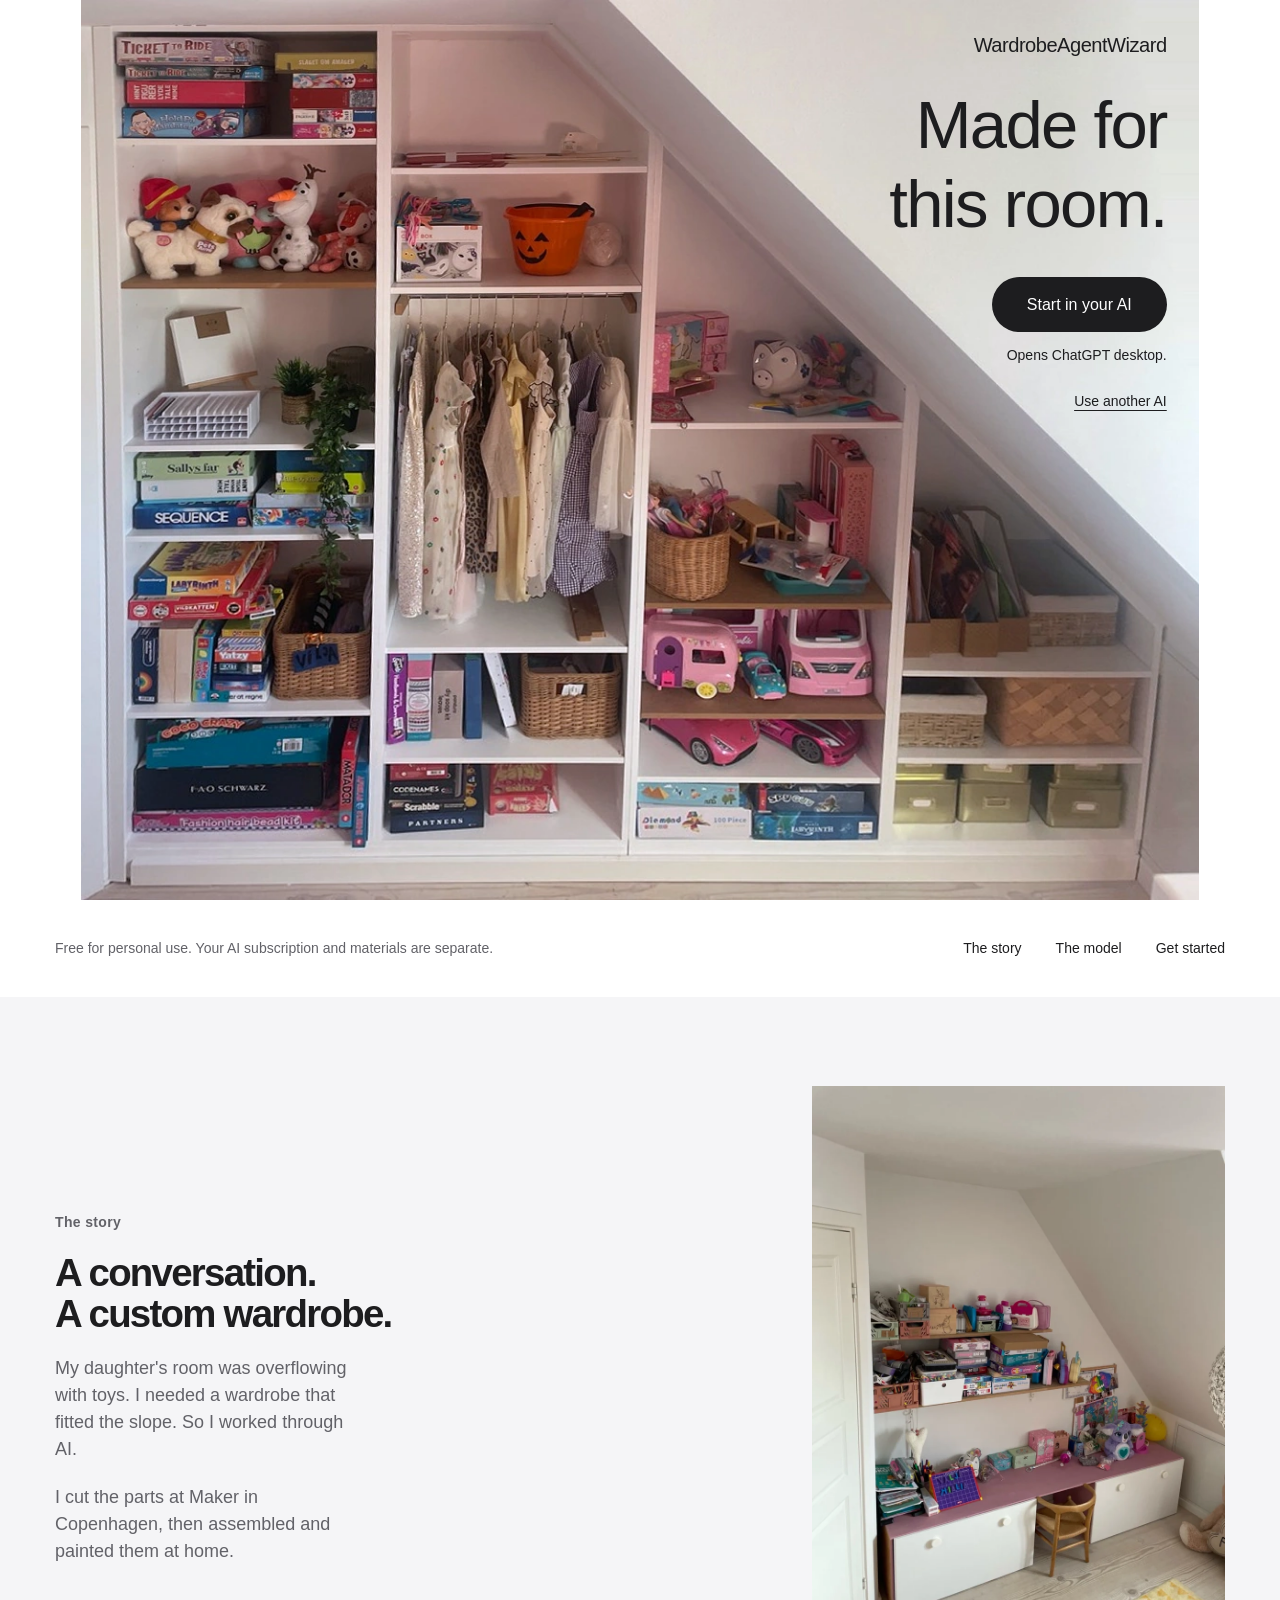
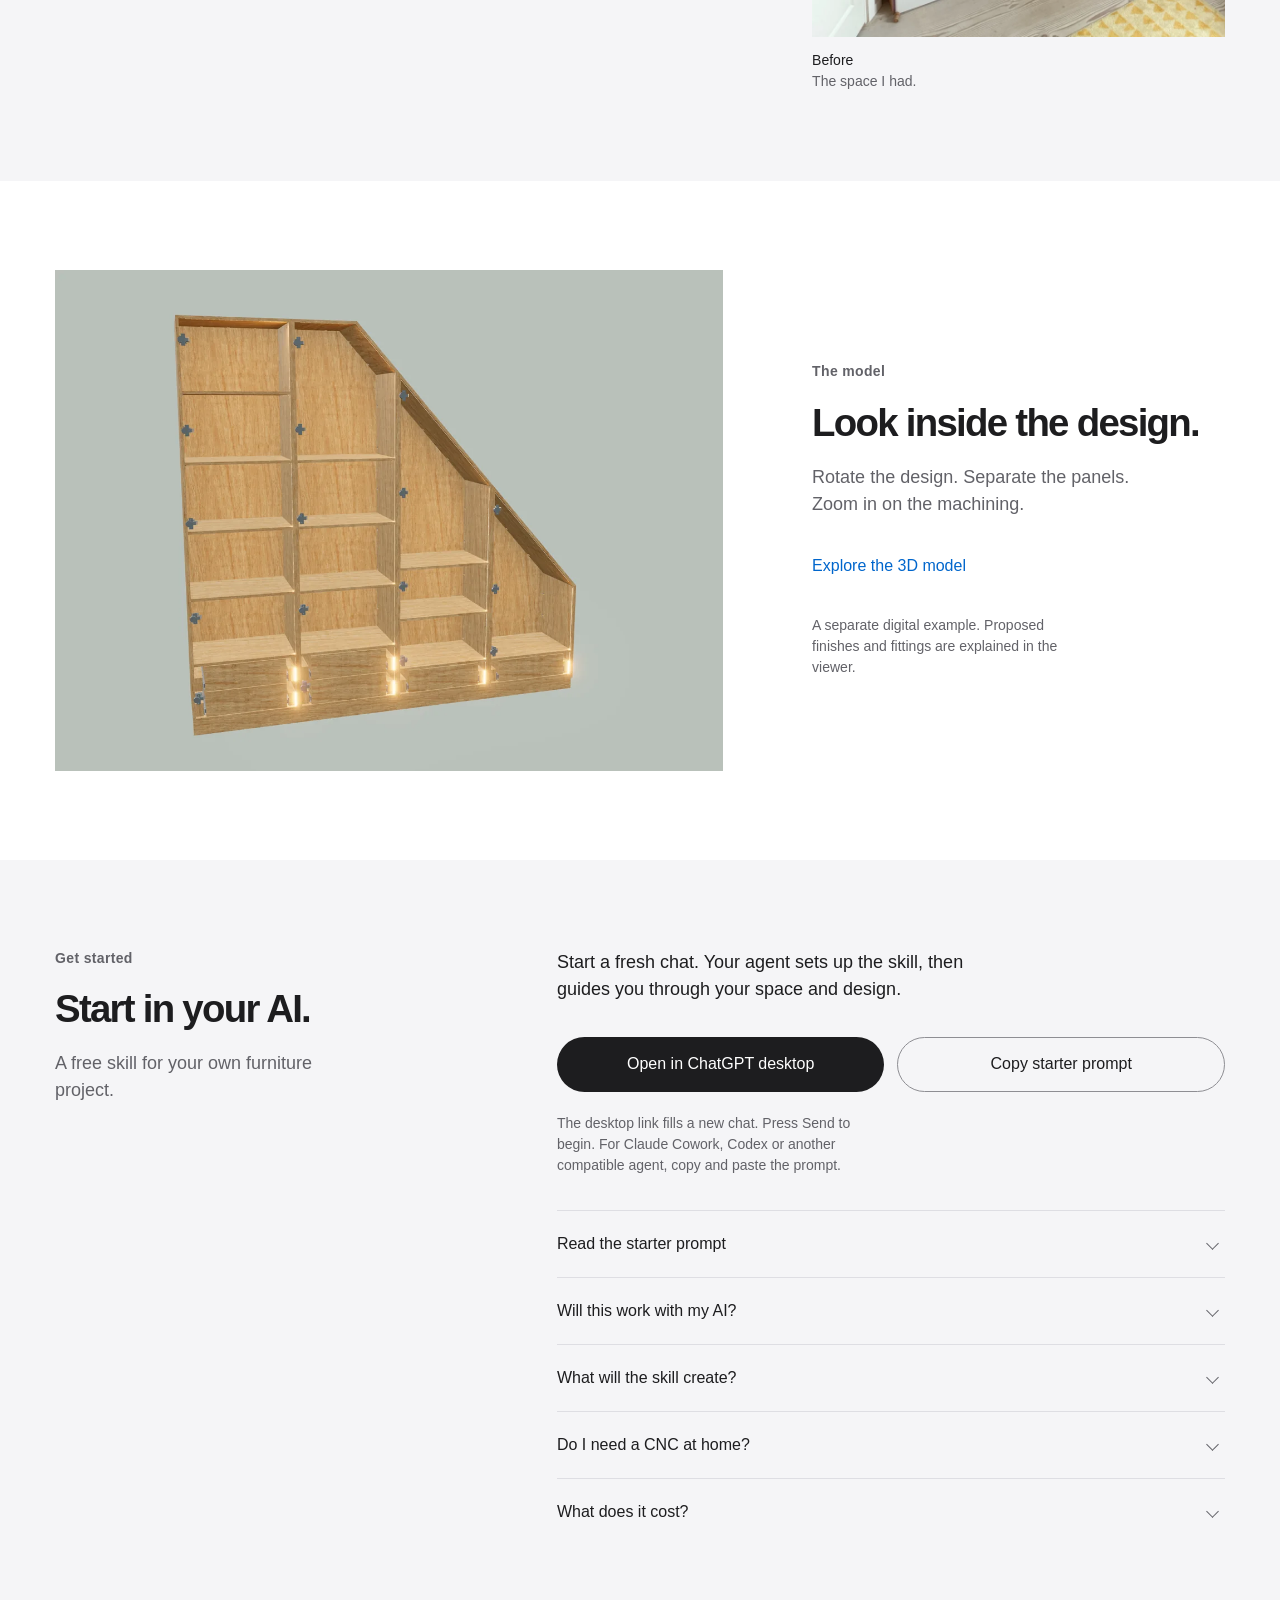
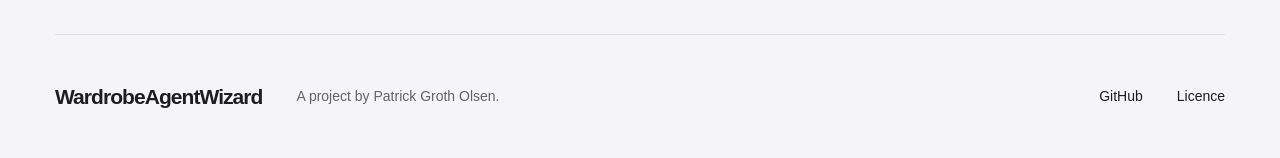
==== commit 4a0fb3c3: "feat: publish real-photo hero and prompt-insert CTA" ====
--- a/index.html
+++ b/index.html
@@ -3,37 +3,34 @@
 <html lang="en">
 <head>
   <meta charset="UTF-8"><meta name="viewport" content="width=device-width, initial-scale=1">
-  <meta name="description" content="A conversation. A custom wardrobe. Give your AI agent a free personal-use skill for designing fitted furniture around your room.">
+  <meta name="description" content="Made for this room. Give your AI agent a free personal-use skill for designing fitted furniture around your space.">
   <meta name="theme-color" content="#f5f5f7">
-  <meta property="og:title" content="A conversation. A custom wardrobe.">
+  <meta property="og:title" content="Made for this room.">
   <meta property="og:description" content="From an awkward nook to a real wardrobe. Start your own project inside your AI agent.">
-  <meta property="og:image" content="https://patrickgrothols.github.io/WardrobeAgentWizard/wardrobe-finished-wide.webp">
-  <title>WardrobeAgentWizard | A conversation. A custom wardrobe.</title>
-  <script type="module" crossorigin src="./assets/home-DTFIOhhs.js"></script>
+  <meta property="og:image" content="https://patrickgrothols.github.io/WardrobeAgentWizard/wardrobe-room-photo.webp">
+  <title>WardrobeAgentWizard | Made for this room.</title>
+  <script type="module" crossorigin src="./assets/home-D953vXga.js"></script>
   <link rel="modulepreload" crossorigin href="./assets/modulepreload-polyfill-P2Xu9kJm.js">
-  <link rel="stylesheet" crossorigin href="./assets/home-OMRRooR7.css">
+  <link rel="stylesheet" crossorigin href="./assets/home-yPWh66c0.css">
 </head>
 <body>
   <a class="skip" href="#main">Skip to content</a>
   <header class="site-header"><div class="shell topbar">
     <a class="brand" href="./" aria-label="WardrobeAgentWizard home">WardrobeAgentWizard</a>
-    <nav aria-label="Main"><a href="#the-build">The story</a><a href="./model.html">The model</a><a href="#start">Get started</a></nav>
   </div></header>
   <main id="main">
-    <section class="shell hero" aria-labelledby="hero-title">
-        <div class="hero-copy"><h1 id="hero-title">A conversation.<br><span>A custom wardrobe.</span></h1>
-          <p class="hero-intro">Give your AI the tools to design a wardrobe for your space.</p>
-          <div class="actions"><a class="button primary" href="#start">Start in your AI</a><a class="text-link" href="./model.html">Explore the model</a></div>
-          <p class="small hero-footnote">Free for personal use.<br>Your AI subscription and materials are separate.</p>
-        </div>
-      <figure class="hero-photo"><a href="./media/wardrobe-finished-wide.webp" aria-label="View the full finished-wardrobe photograph"><img src="./assets/wardrobe-finished-wide-D28eIsEn.webp" width="1280" height="960" fetchpriority="high" alt="The complete finished wardrobe, from its tall left cabinet to the low shelves beneath the sloping ceiling."></a><figcaption>My daughter's finished wardrobe.</figcaption></figure>
+    <section class="hero" aria-labelledby="hero-title">
+      <figure class="hero-photo"><img src="./assets/wardrobe-room-photo-D6CAFV_r.webp" width="1168" height="940" fetchpriority="high" alt="My daughter's real finished wardrobe, filled with toys, games and clothes beneath the sloping ceiling."></figure>
+      <div class="hero-copy"><h1 id="hero-title">Made for<br>this room.</h1>
+        <div class="actions"><a id="hero-launch" data-prompt-launch class="button primary" href="#start" aria-describedby="hero-launch-hint">Start in your AI</a></div>
+        <p class="small launch-hint" id="hero-launch-hint">Opens ChatGPT desktop.</p>
+        <a class="text-link" href="#start">Use another AI</a>
+      </div>
     </section>
+    <div class="shell hero-meta"><p class="small">Free for personal use. Your AI subscription and materials are separate.</p><nav aria-label="Main"><a href="#the-build">The story</a><a href="./model.html">The model</a><a href="#start">Get started</a></nav></div>
     <section class="room-section" id="the-build" aria-labelledby="room-title"><div class="shell room-grid">
-      <div class="room-intro"><p class="eyebrow">The story</p><h2 id="room-title">Designed for this room.</h2><p>My daughter's room was overflowing with toys. I needed a wardrobe that fitted the slope. So I worked through AI.</p><p>I cut the parts at Maker in Copenhagen, then assembled and painted them at home.</p></div>
-      <div class="room-pair">
+      <div class="room-intro"><p class="eyebrow">The story</p><h2 id="room-title">A conversation.<br>A custom wardrobe.</h2><p>My daughter's room was overflowing with toys. I needed a wardrobe that fitted the slope. So I worked through AI.</p><p>I cut the parts at Maker in Copenhagen, then assembled and painted them at home.</p></div>
         <figure class="room-before"><img src="./assets/room-before-DFvwnW9_.webp" width="900" height="1200" loading="lazy" alt="Before: toys and games crowded shelves and a desk in the nook."><figcaption><span>Before</span>The space I had.</figcaption></figure>
-        <figure class="room-after"><img src="./assets/wardrobe-finished-wide-D28eIsEn.webp" width="1280" height="960" loading="lazy" alt="After: the full finished wardrobe stores toys, games and clothes beneath the sloping ceiling."><figcaption><span>After</span>The wardrobe I made.</figcaption></figure>
-      </div>
     </div></section>
     <section class="model-section" aria-labelledby="model-title"><div class="shell model-grid">
       <a class="model-image" href="./model.html" aria-label="Open the interactive digital wardrobe example"><img src="./assets/wardrobe-digital-D47Me2vp.webp" width="1200" height="900" loading="lazy" alt="A separate digital wardrobe example showing shelves, hardware, drawers and lighting."></a>
@@ -42,7 +39,7 @@
     <section class="start-section" id="start" aria-labelledby="start-title"><div class="shell start-grid">
       <div class="start-title"><p class="eyebrow">Get started</p><h2 id="start-title">Start in your AI.</h2><p>A free skill for your own furniture project.</p></div>
       <div class="start-panel"><p>Start a fresh chat. Your agent sets up the skill, then guides you through your space and design.</p>
-        <div class="agent-actions"><a id="desktop-launch" class="button primary" href="#starter-prompt">Open in ChatGPT desktop</a><button class="button secondary" id="copy-prompt" type="button">Copy starter prompt</button></div>
+        <div class="agent-actions"><a id="desktop-launch" data-prompt-launch class="button primary" href="#starter-prompt">Open in ChatGPT desktop</a><button class="button secondary" id="copy-prompt" type="button">Copy starter prompt</button></div>
         <p class="small">The desktop link fills a new chat. Press Send to begin. For Claude Cowork, Codex or another compatible agent, copy and paste the prompt.</p>
         <p id="copy-status" class="copy-status" role="status" aria-live="polite"></p>
         <details id="prompt-details"><summary>Read the starter prompt</summary><label class="visually-hidden" for="starter-prompt">Starter prompt</label><textarea id="starter-prompt" readonly rows="5">Set up WardrobeAgentWizard Skill and help me design my furniture. Go to https://github.com/PatrickGrothOls/WardrobeAgentWizard and follow the getting-started instructions. Handle the setup and ask me for any necessary approvals.</textarea></details>
--- a/assets/home-yPWh66c0.css
+++ b/assets/home-yPWh66c0.css
@@ -0,0 +1 @@
+:root{--paper:#f5f5f7;--surface:#fff;--ink:#1d1d1f;--muted:#626268;--accent:#06c;--rule:#dedee3;--xs:.5rem;--sm:.8125rem;--md:1.3125rem;--lg:2.125rem;--xl:3.4375rem;--xxl:5.5625rem;--hero-width:min(100%,96rem,calc(100svh * 1168 / 940));--display:calc(3.4375rem * 1.272);--section-title:calc(2.125rem * 1.272);color:var(--ink);background:var(--paper);font-synthesis:none;font-family:-apple-system,BlinkMacSystemFont,Segoe UI,sans-serif}*{box-sizing:border-box}html{scroll-padding-top:var(--xxl)}body{background:var(--surface);-webkit-font-smoothing:antialiased;margin:0;font-size:1.125rem;line-height:1.5}a{color:inherit;text-underline-offset:.25em}button,textarea{font:inherit}button,a,summary{-webkit-tap-highlight-color:transparent}a:focus-visible,button:focus-visible,summary:focus-visible,textarea:focus-visible{outline:3px solid var(--accent);outline-offset:5px}img{width:100%;height:auto;display:block}figure,h1,h2,h3,p{margin:0}p+p{margin-top:var(--md)}h1,h2,h3{letter-spacing:-.045em;text-wrap:balance;overflow-wrap:anywhere;font-weight:600;line-height:1.05}h2{font-size:clamp(2.125rem,3vw,var(--section-title))}h3{margin-bottom:var(--md);font-size:1.625rem}.shell{width:min(calc(100% - 2 * var(--xl)),96rem);margin-inline:auto}.brand{letter-spacing:-.045em;overflow-wrap:anywhere;font-size:1.3125rem;font-weight:600;line-height:1;text-decoration:none}.eyebrow{letter-spacing:.025em;color:var(--muted);margin-bottom:var(--md);font-size:.875rem;font-weight:600;line-height:1.4}.small,figcaption{overflow-wrap:anywhere;font-size:.875rem;line-height:1.5}.small{color:var(--muted)}.actions{align-items:center;gap:var(--md);flex-wrap:wrap;display:flex}.button{min-height:3.4375rem;padding:var(--sm) var(--lg);cursor:pointer;text-align:center;border:1px solid #0000;border-radius:3.4375rem;justify-content:center;align-items:center;font-size:1rem;font-weight:500;line-height:1.4;text-decoration:none;transition:background-color .21s;display:inline-flex}.primary{color:#fff;background:var(--ink)}.primary:hover{background:#36363a}.secondary{color:var(--ink);background:0 0;border-color:#8e8e93}.secondary:hover{background:var(--paper)}.text-link{min-height:3.4375rem;color:var(--accent);align-items:center;font-size:1rem;font-weight:500;text-decoration:none;display:inline-flex}.text-link:hover{text-decoration:underline}details{border-top:1px solid var(--rule)}summary{justify-content:space-between;align-items:center;gap:var(--md);min-height:3.4375rem;padding-block:var(--md);cursor:pointer;font-size:1rem;font-weight:500;list-style:none;display:flex}summary::-webkit-details-marker{display:none}summary:after{content:"";width:var(--xs);height:var(--xs);margin-right:var(--xs);border-right:1.5px solid var(--muted);border-bottom:1.5px solid var(--muted);flex-shrink:0;transform:rotate(45deg)}details[open] summary:after{transform:rotate(225deg)}details p{margin-bottom:var(--md)}textarea{width:100%;min-height:13rem;padding:var(--md);border-radius:var(--sm);background:var(--paper);color:inherit;resize:vertical;border:1px solid #8e8e93;font-size:1rem}.visually-hidden{clip-path:inset(50%);white-space:nowrap;width:1px;height:1px;padding:0;position:absolute;overflow:hidden}.skip{top:-100px;left:var(--md);padding:var(--sm);background:var(--ink);color:#fff;z-index:10;position:absolute}.skip:focus{top:var(--sm)}@media (prefers-reduced-motion:reduce){.button{transition:none}}.site-header{width:var(--hero-width);aspect-ratio:1168/940;z-index:3;pointer-events:none;position:absolute;top:0;left:50%;transform:translate(-50%);container-type:inline-size}.topbar{pointer-events:auto;width:auto;margin:0;position:absolute;top:3.61702%;right:2.91096%}.topbar .brand{letter-spacing:-.025em;font-size:clamp(1rem,1.79795cqw,1.625rem);font-weight:400}nav{justify-content:center;gap:var(--lg);flex-wrap:wrap;margin-left:auto;display:flex}nav a{align-items:center;min-height:3.4375rem;font-size:.875rem;text-decoration:none;display:inline-flex}nav a:hover{color:var(--accent)}.hero{width:var(--hero-width);margin-inline:auto;position:relative;container-type:inline-size}.hero-photo img{width:100%;height:auto}.hero-copy{width:auto;padding:var(--lg) var(--md);text-align:center;position:static}.hero h1{letter-spacing:-.025em;font-size:clamp(2.625rem,6vw,3.4375rem);font-weight:400;line-height:1.18}.hero .actions{margin-top:var(--lg);justify-content:center}.hero .launch-hint{margin-top:var(--sm);color:var(--ink)}.hero .text-link{margin-top:var(--xs);color:var(--ink);font-size:.875rem;text-decoration:underline}.hero-meta{align-items:center;gap:var(--lg);padding-block:var(--md);display:flex}.room-section{padding-block:var(--xxl);background:var(--paper)}.room-grid{align-items:center;gap:var(--xxl);grid-template-columns:minmax(0,1fr) minmax(0,.618fr);display:grid}.room-intro p:not(.eyebrow){margin-top:var(--md);max-width:30ch;color:var(--muted)}.room-before figcaption{padding-top:var(--sm);color:var(--muted);flex-direction:column;display:flex}.room-before figcaption span{color:var(--ink);font-weight:500}.model-section{padding-block:var(--xxl)}.model-grid{align-items:center;gap:var(--xxl);grid-template-columns:minmax(0,1fr) minmax(0,.618fr);display:grid}.model-image{display:block}.model-copy>p:not(.eyebrow){margin-top:var(--md);max-width:32ch;color:var(--muted)}.model-copy .text-link,.model-copy .small{margin-top:var(--md)}.start-section{padding-top:var(--xxl);background:var(--paper)}.start-grid{gap:var(--xxl);padding-bottom:var(--xxl);grid-template-columns:minmax(0,.618fr) minmax(0,1fr);display:grid}.start-title>p:last-child{margin-top:var(--md);max-width:28ch;color:var(--muted)}.start-panel>p{max-width:42ch}.agent-actions{gap:var(--sm);margin-block:var(--lg) var(--md);flex-wrap:wrap;display:flex}.agent-actions .button{flex:1;min-width:13rem}.start-panel .small{margin-bottom:var(--lg)}.start-panel details p{color:var(--muted);font-size:1rem}.start-panel .text-link{margin-bottom:var(--md)}.copy-status{color:#3d5839;margin-bottom:var(--md);font-size:1rem}.copy-status:empty{display:none}footer{align-items:center;gap:var(--lg);border-top:1px solid var(--rule);padding-block:var(--lg);display:flex}footer p{color:var(--muted);font-size:.875rem}@container (width>=64.0625rem){.hero-copy{text-align:right;width:34%;padding:0;position:absolute;top:9.46809%;right:2.91096%}.hero h1{font-size:clamp(2.125rem,5.99315cqw,5.5625rem)}.hero .actions{justify-content:flex-end}}@media (width>=64.0625rem) and (height<=51.5625rem){:root{--hero-width:min(100%,96rem)}}@media (width<=75rem){.shell{width:calc(100% - 2 * var(--lg))}.room-grid{gap:var(--lg)}.model-grid,.start-grid{gap:var(--xl)}.agent-actions .button{min-width:100%}}@media (width<=64rem){.site-header{aspect-ratio:auto;pointer-events:auto;width:100%;position:static;transform:none;container-type:normal}.topbar{min-height:3.4375rem;width:calc(100% - 2 * var(--md));justify-content:flex-end;align-items:center;margin-inline:auto;display:flex;position:static}.topbar .brand{font-size:1rem}.hero{width:100%}.hero-meta{text-align:center;padding-block:var(--sm) var(--lg);flex-direction:column;gap:0}.hero-meta nav{margin-left:0}.room-grid{grid-template-columns:1fr 1fr}.room-intro{max-width:55ch}}@media (width<=47.5rem){.shell{width:calc(100% - 2 * var(--md))}.brand{font-size:1rem}.hero h1{font-size:2.625rem}.hero .actions{margin-top:var(--md)}.hero .button{padding-inline:var(--md)}.room-section{padding-block:var(--xl)}.room-grid{gap:var(--lg);grid-template-columns:1fr}.room-before{justify-self:center;width:min(100%,61.8047vw)}.model-section{padding-block:var(--xl)}.model-grid{gap:var(--lg);grid-template-columns:1fr}.model-copy>p:not(.eyebrow){max-width:34ch}.start-section{padding-top:var(--xl)}.start-grid{padding-bottom:var(--xl);gap:var(--lg);grid-template-columns:1fr}.agent-actions .button{min-width:0;padding-inline:var(--sm);flex-basis:100%}footer{gap:var(--sm);padding-block:var(--lg);flex-wrap:wrap}footer p{flex-basis:100%}footer nav{margin-left:0}}
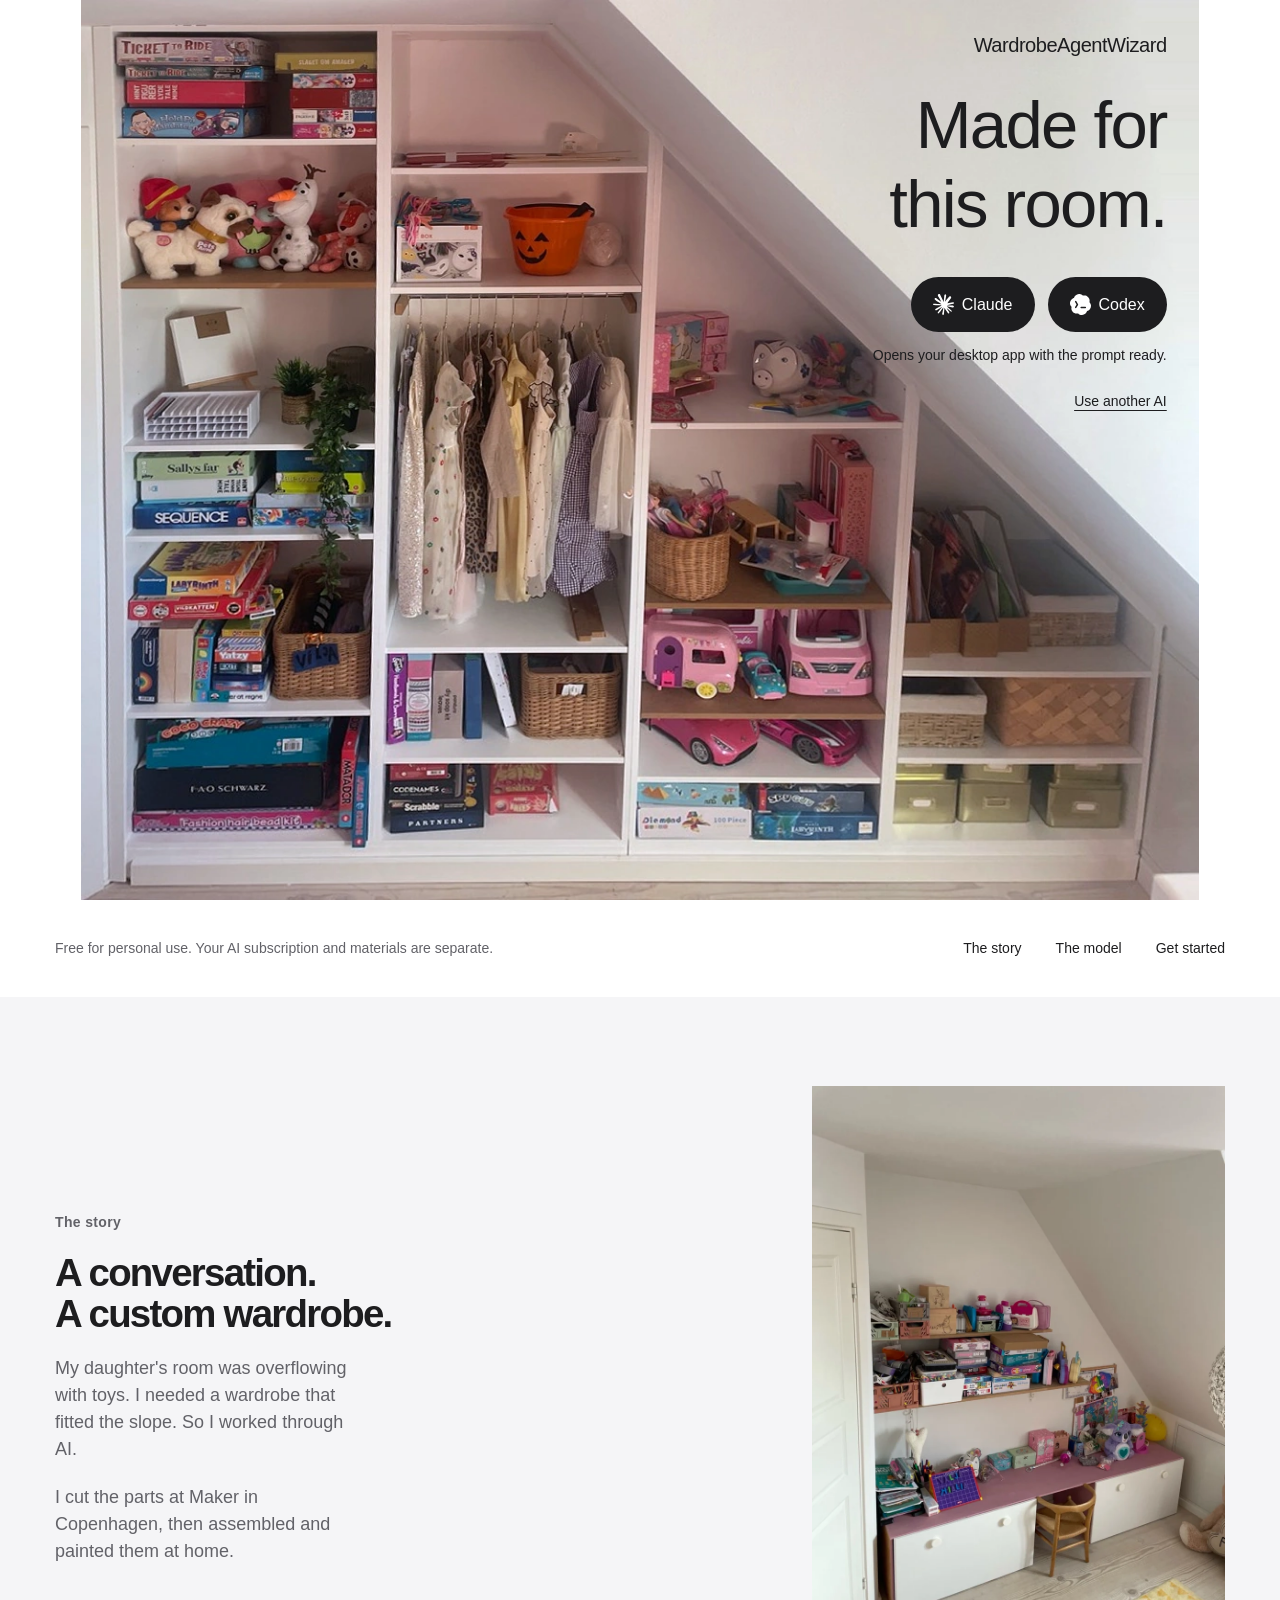
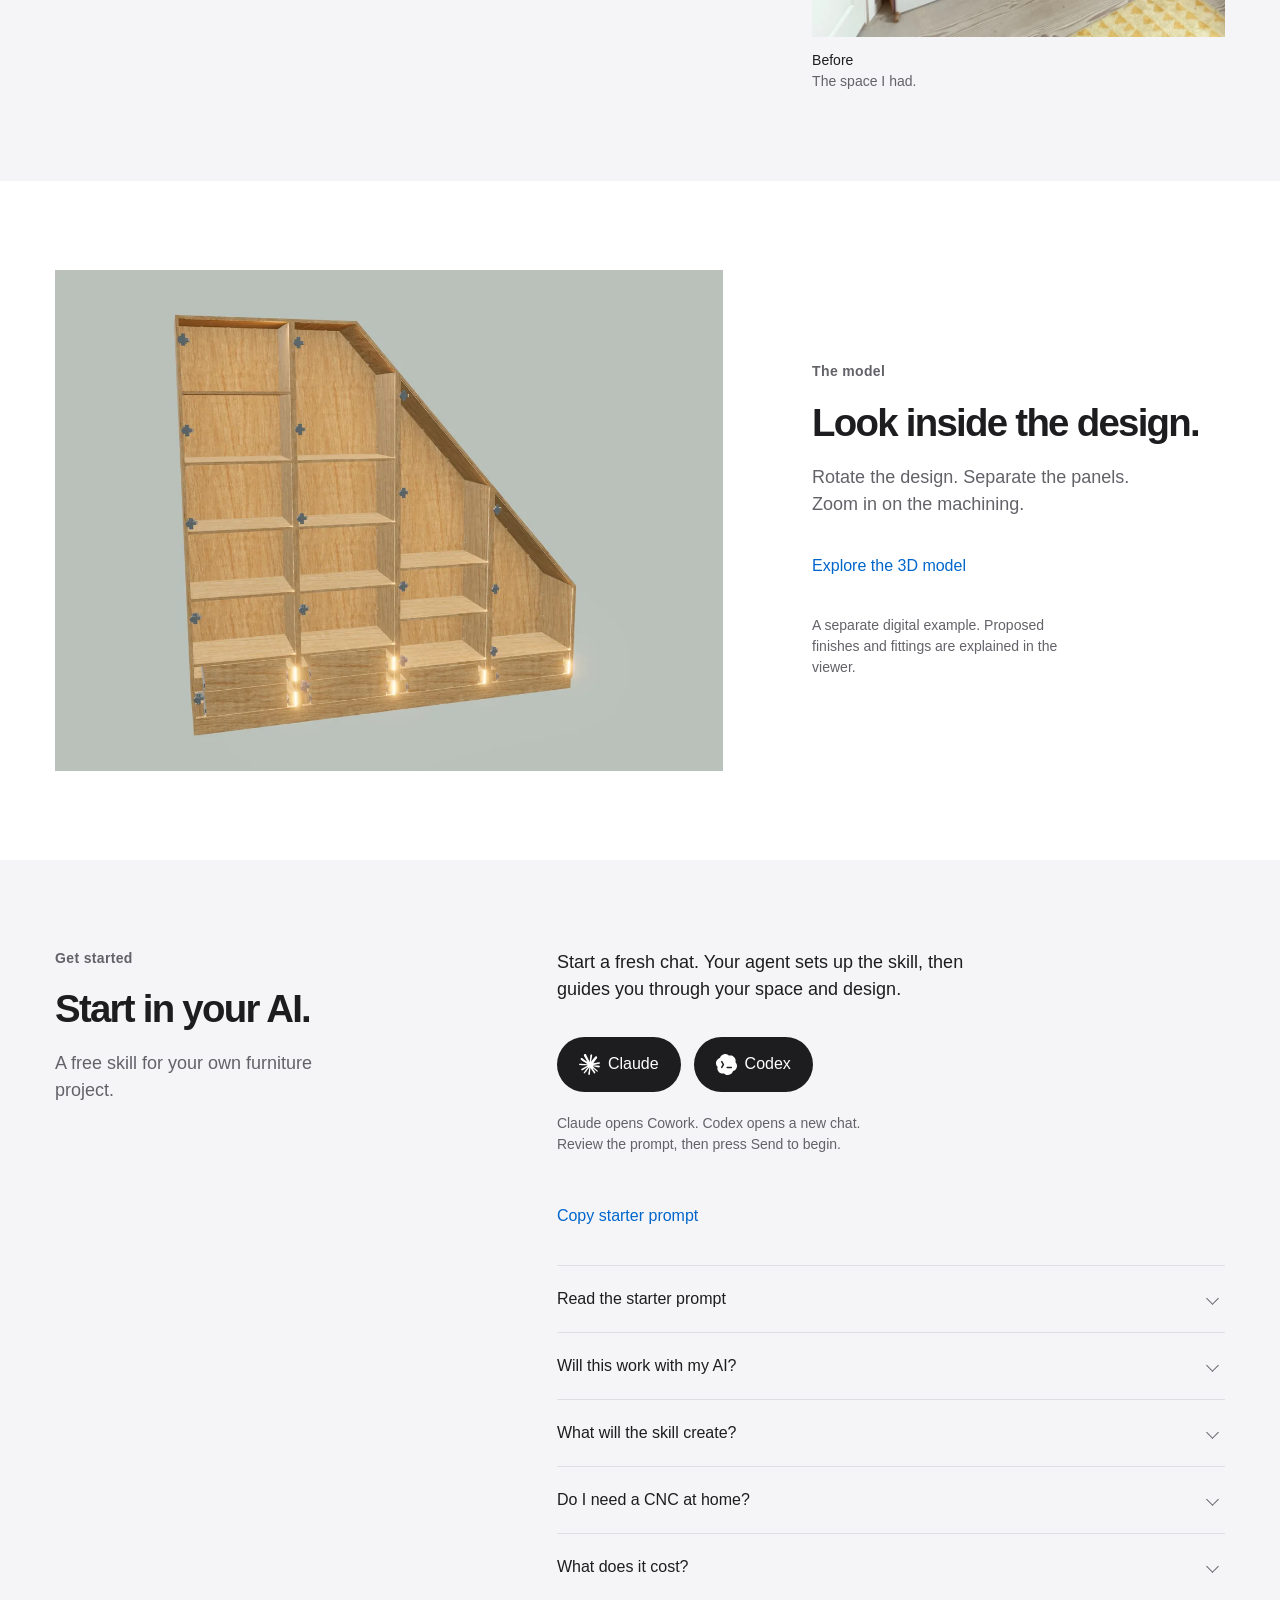
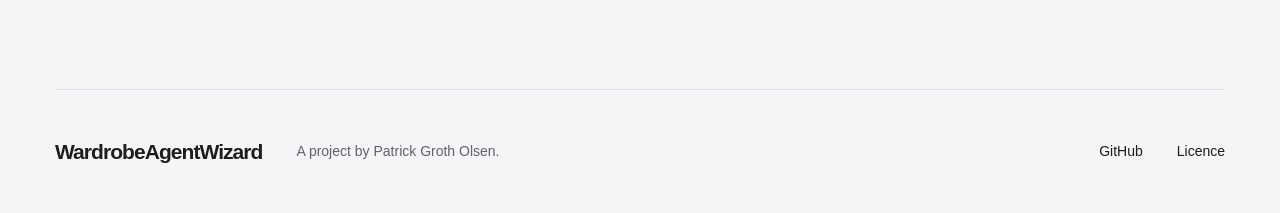
==== commit c680e5e1: "feat: publish Claude and Codex launch buttons" ====
--- a/index.html
+++ b/index.html
@@ -9,9 +9,9 @@
   <meta property="og:description" content="From an awkward nook to a real wardrobe. Start your own project inside your AI agent.">
   <meta property="og:image" content="https://patrickgrothols.github.io/WardrobeAgentWizard/wardrobe-room-photo.webp">
   <title>WardrobeAgentWizard | Made for this room.</title>
-  <script type="module" crossorigin src="./assets/home-D953vXga.js"></script>
+  <script type="module" crossorigin src="./assets/home-BAM9XkGB.js"></script>
   <link rel="modulepreload" crossorigin href="./assets/modulepreload-polyfill-P2Xu9kJm.js">
-  <link rel="stylesheet" crossorigin href="./assets/home-yPWh66c0.css">
+  <link rel="stylesheet" crossorigin href="./assets/home-Bm-dX8h5.css">
 </head>
 <body>
   <a class="skip" href="#main">Skip to content</a>
@@ -22,8 +22,11 @@
     <section class="hero" aria-labelledby="hero-title">
       <figure class="hero-photo"><img src="./assets/wardrobe-room-photo-D6CAFV_r.webp" width="1168" height="940" fetchpriority="high" alt="My daughter's real finished wardrobe, filled with toys, games and clothes beneath the sloping ceiling."></figure>
       <div class="hero-copy"><h1 id="hero-title">Made for<br>this room.</h1>
-        <div class="actions"><a id="hero-launch" data-prompt-launch class="button primary" href="#start" aria-describedby="hero-launch-hint">Start in your AI</a></div>
-        <p class="small launch-hint" id="hero-launch-hint">Opens ChatGPT desktop.</p>
+        <div class="actions provider-actions" aria-label="Choose your AI">
+          <a data-prompt-launch="claude" class="button primary" href="#start" aria-label="Start in Claude" aria-describedby="hero-launch-hint"><img class="provider-logo" src="data:image/svg+xml,%3csvg%20role='img'%20viewBox='0%200%2024%2024'%20xmlns='http://www.w3.org/2000/svg'%3e%3ctitle%3eClaude%3c/title%3e%3cpath%20d='m4.7144%2015.9555%204.7174-2.6471.079-.2307-.079-.1275h-.2307l-.7893-.0486-2.6956-.0729-2.3375-.0971-2.2646-.1214-.5707-.1215-.5343-.7042.0546-.3522.4797-.3218.686.0608%201.5179.1032%202.2767.1578%201.6514.0972%202.4468.255h.3886l.0546-.1579-.1336-.0971-.1032-.0972L6.973%209.8356l-2.55-1.6879-1.3356-.9714-.7225-.4918-.3643-.4614-.1578-1.0078.6557-.7225.8803.0607.2246.0607.8925.686%201.9064%201.4754%202.4893%201.8336.3643.3035.1457-.1032.0182-.0728-.164-.2733-1.3539-2.4467-1.445-2.4893-.6435-1.032-.17-.6194c-.0607-.255-.1032-.4674-.1032-.7285L6.287.1335%206.6997%200l.9957.1336.419.3642.6192%201.4147%201.0018%202.2282%201.5543%203.0296.4553.8985.2429.8318.091.255h.1579v-.1457l.1275-1.706.2368-2.0947.2307-2.6957.0789-.7589.3764-.9107.7468-.4918.5828.2793.4797.686-.0668.4433-.2853%201.8517-.5586%202.9021-.3643%201.9429h.2125l.2429-.2429.9835-1.3053%201.6514-2.0643.7286-.8196.85-.9046.5464-.4311h1.0321l.759%201.1293-.34%201.1657-1.0625%201.3478-.8804%201.1414-1.2628%201.7-.7893%201.36.0729.1093.1882-.0183%202.8535-.607%201.5421-.2794%201.8396-.3157.8318.3886.091.3946-.3278.8075-1.967.4857-2.3072.4614-3.4364.8136-.0425.0304.0486.0607%201.5482.1457.6618.0364h1.621l3.0175.2247.7892.522.4736.6376-.079.4857-1.2142.6193-1.6393-.3886-3.825-.9107-1.3113-.3279h-.1822v.1093l1.0929%201.0686%202.0035%201.8092%202.5075%202.3314.1275.5768-.3218.4554-.34-.0486-2.2039-1.6575-.85-.7468-1.9246-1.621h-.1275v.17l.4432.6496%202.3436%203.5214.1214%201.0807-.17.3521-.6071.2125-.6679-.1214-1.3721-1.9246L14.38%2017.959l-1.1414-1.9428-.1397.079-.674%207.2552-.3156.3703-.7286.2793-.6071-.4614-.3218-.7468.3218-1.4753.3886-1.9246.3157-1.53.2853-1.9004.17-.6314-.0121-.0425-.1397.0182-1.4328%201.9672-2.1796%202.9446-1.7243%201.8456-.4128.164-.7164-.3704.0667-.6618.4008-.5889%202.386-3.0357%201.4389-1.882.929-1.0868-.0062-.1579h-.0546l-6.3385%204.1164-1.1293.1457-.4857-.4554.0608-.7467.2307-.2429%201.9064-1.3114Z'/%3e%3c/svg%3e" width="21" height="21" alt="">Claude</a>
+          <a data-prompt-launch="codex" class="button primary" href="#start" aria-label="Start in Codex" aria-describedby="hero-launch-hint"><img class="provider-logo" src="data:image/svg+xml,%3csvg%20fill='currentColor'%20fill-rule='evenodd'%20height='1em'%20style='flex:none;line-height:1'%20viewBox='0%200%2024%2024'%20width='1em'%20xmlns='http://www.w3.org/2000/svg'%3e%3ctitle%3eCodex%3c/title%3e%3cpath%20clip-rule='evenodd'%20d='M8.086.457a6.105%206.105%200%20013.046-.415c1.333.153%202.521.72%203.564%201.7a.117.117%200%2000.107.029c1.408-.346%202.762-.224%204.061.366l.063.03.154.076c1.357.703%202.33%201.77%202.918%203.198.278.679.418%201.388.421%202.126a5.655%205.655%200%2001-.18%201.631.167.167%200%2000.04.155%205.982%205.982%200%20011.578%202.891c.385%201.901-.01%203.615-1.183%205.14l-.182.22a6.063%206.063%200%2001-2.934%201.851.162.162%200%2000-.108.102c-.255.736-.511%201.364-.987%201.992-1.199%201.582-2.962%202.462-4.948%202.451-1.583-.008-2.986-.587-4.21-1.736a.145.145%200%2000-.14-.032c-.518.167-1.04.191-1.604.185a5.924%205.924%200%2001-2.595-.622%206.058%206.058%200%2001-2.146-1.781c-.203-.269-.404-.522-.551-.821a7.74%207.74%200%2001-.495-1.283%206.11%206.11%200%2001-.017-3.064.166.166%200%2000.008-.074.115.115%200%2000-.037-.064%205.958%205.958%200%2001-1.38-2.202%205.196%205.196%200%2001-.333-1.589%206.915%206.915%200%2001.188-2.132c.45-1.484%201.309-2.648%202.577-3.493.282-.188.55-.334.802-.438.286-.12.573-.22.861-.304a.129.129%200%2000.087-.087A6.016%206.016%200%20015.635%202.31C6.315%201.464%207.132.846%208.086.457zm-.804%207.85a.848.848%200%2000-1.473.842l1.694%202.965-1.688%202.848a.849.849%200%20001.46.864l1.94-3.272a.849.849%200%2000.007-.854l-1.94-3.393zm5.446%206.24a.849.849%200%20000%201.695h4.848a.849.849%200%20000-1.696h-4.848z'%3e%3c/path%3e%3c/svg%3e" width="21" height="21" alt="">Codex</a>
+        </div>
+        <p class="small launch-hint" id="hero-launch-hint">Opens your desktop app with the prompt ready.</p>
         <a class="text-link" href="#start">Use another AI</a>
       </div>
     </section>
@@ -39,8 +42,12 @@
     <section class="start-section" id="start" aria-labelledby="start-title"><div class="shell start-grid">
       <div class="start-title"><p class="eyebrow">Get started</p><h2 id="start-title">Start in your AI.</h2><p>A free skill for your own furniture project.</p></div>
       <div class="start-panel"><p>Start a fresh chat. Your agent sets up the skill, then guides you through your space and design.</p>
-        <div class="agent-actions"><a id="desktop-launch" data-prompt-launch class="button primary" href="#starter-prompt">Open in ChatGPT desktop</a><button class="button secondary" id="copy-prompt" type="button">Copy starter prompt</button></div>
-        <p class="small">The desktop link fills a new chat. Press Send to begin. For Claude Cowork, Codex or another compatible agent, copy and paste the prompt.</p>
+        <div class="agent-actions provider-actions" aria-label="Choose your AI">
+          <a data-prompt-launch="claude" class="button primary" href="#prompt-details" aria-label="Start in Claude"><img class="provider-logo" src="data:image/svg+xml,%3csvg%20role='img'%20viewBox='0%200%2024%2024'%20xmlns='http://www.w3.org/2000/svg'%3e%3ctitle%3eClaude%3c/title%3e%3cpath%20d='m4.7144%2015.9555%204.7174-2.6471.079-.2307-.079-.1275h-.2307l-.7893-.0486-2.6956-.0729-2.3375-.0971-2.2646-.1214-.5707-.1215-.5343-.7042.0546-.3522.4797-.3218.686.0608%201.5179.1032%202.2767.1578%201.6514.0972%202.4468.255h.3886l.0546-.1579-.1336-.0971-.1032-.0972L6.973%209.8356l-2.55-1.6879-1.3356-.9714-.7225-.4918-.3643-.4614-.1578-1.0078.6557-.7225.8803.0607.2246.0607.8925.686%201.9064%201.4754%202.4893%201.8336.3643.3035.1457-.1032.0182-.0728-.164-.2733-1.3539-2.4467-1.445-2.4893-.6435-1.032-.17-.6194c-.0607-.255-.1032-.4674-.1032-.7285L6.287.1335%206.6997%200l.9957.1336.419.3642.6192%201.4147%201.0018%202.2282%201.5543%203.0296.4553.8985.2429.8318.091.255h.1579v-.1457l.1275-1.706.2368-2.0947.2307-2.6957.0789-.7589.3764-.9107.7468-.4918.5828.2793.4797.686-.0668.4433-.2853%201.8517-.5586%202.9021-.3643%201.9429h.2125l.2429-.2429.9835-1.3053%201.6514-2.0643.7286-.8196.85-.9046.5464-.4311h1.0321l.759%201.1293-.34%201.1657-1.0625%201.3478-.8804%201.1414-1.2628%201.7-.7893%201.36.0729.1093.1882-.0183%202.8535-.607%201.5421-.2794%201.8396-.3157.8318.3886.091.3946-.3278.8075-1.967.4857-2.3072.4614-3.4364.8136-.0425.0304.0486.0607%201.5482.1457.6618.0364h1.621l3.0175.2247.7892.522.4736.6376-.079.4857-1.2142.6193-1.6393-.3886-3.825-.9107-1.3113-.3279h-.1822v.1093l1.0929%201.0686%202.0035%201.8092%202.5075%202.3314.1275.5768-.3218.4554-.34-.0486-2.2039-1.6575-.85-.7468-1.9246-1.621h-.1275v.17l.4432.6496%202.3436%203.5214.1214%201.0807-.17.3521-.6071.2125-.6679-.1214-1.3721-1.9246L14.38%2017.959l-1.1414-1.9428-.1397.079-.674%207.2552-.3156.3703-.7286.2793-.6071-.4614-.3218-.7468.3218-1.4753.3886-1.9246.3157-1.53.2853-1.9004.17-.6314-.0121-.0425-.1397.0182-1.4328%201.9672-2.1796%202.9446-1.7243%201.8456-.4128.164-.7164-.3704.0667-.6618.4008-.5889%202.386-3.0357%201.4389-1.882.929-1.0868-.0062-.1579h-.0546l-6.3385%204.1164-1.1293.1457-.4857-.4554.0608-.7467.2307-.2429%201.9064-1.3114Z'/%3e%3c/svg%3e" width="21" height="21" alt="">Claude</a>
+          <a data-prompt-launch="codex" class="button primary" href="#prompt-details" aria-label="Start in Codex"><img class="provider-logo" src="data:image/svg+xml,%3csvg%20fill='currentColor'%20fill-rule='evenodd'%20height='1em'%20style='flex:none;line-height:1'%20viewBox='0%200%2024%2024'%20width='1em'%20xmlns='http://www.w3.org/2000/svg'%3e%3ctitle%3eCodex%3c/title%3e%3cpath%20clip-rule='evenodd'%20d='M8.086.457a6.105%206.105%200%20013.046-.415c1.333.153%202.521.72%203.564%201.7a.117.117%200%2000.107.029c1.408-.346%202.762-.224%204.061.366l.063.03.154.076c1.357.703%202.33%201.77%202.918%203.198.278.679.418%201.388.421%202.126a5.655%205.655%200%2001-.18%201.631.167.167%200%2000.04.155%205.982%205.982%200%20011.578%202.891c.385%201.901-.01%203.615-1.183%205.14l-.182.22a6.063%206.063%200%2001-2.934%201.851.162.162%200%2000-.108.102c-.255.736-.511%201.364-.987%201.992-1.199%201.582-2.962%202.462-4.948%202.451-1.583-.008-2.986-.587-4.21-1.736a.145.145%200%2000-.14-.032c-.518.167-1.04.191-1.604.185a5.924%205.924%200%2001-2.595-.622%206.058%206.058%200%2001-2.146-1.781c-.203-.269-.404-.522-.551-.821a7.74%207.74%200%2001-.495-1.283%206.11%206.11%200%2001-.017-3.064.166.166%200%2000.008-.074.115.115%200%2000-.037-.064%205.958%205.958%200%2001-1.38-2.202%205.196%205.196%200%2001-.333-1.589%206.915%206.915%200%2001.188-2.132c.45-1.484%201.309-2.648%202.577-3.493.282-.188.55-.334.802-.438.286-.12.573-.22.861-.304a.129.129%200%2000.087-.087A6.016%206.016%200%20015.635%202.31C6.315%201.464%207.132.846%208.086.457zm-.804%207.85a.848.848%200%2000-1.473.842l1.694%202.965-1.688%202.848a.849.849%200%20001.46.864l1.94-3.272a.849.849%200%2000.007-.854l-1.94-3.393zm5.446%206.24a.849.849%200%20000%201.695h4.848a.849.849%200%20000-1.696h-4.848z'%3e%3c/path%3e%3c/svg%3e" width="21" height="21" alt="">Codex</a>
+        </div>
+        <p class="small">Claude opens Cowork. Codex opens a new chat. Review the prompt, then press Send to begin.</p>
+        <button class="text-link copy-prompt" id="copy-prompt" type="button">Copy starter prompt</button>
         <p id="copy-status" class="copy-status" role="status" aria-live="polite"></p>
         <details id="prompt-details"><summary>Read the starter prompt</summary><label class="visually-hidden" for="starter-prompt">Starter prompt</label><textarea id="starter-prompt" readonly rows="5">Set up WardrobeAgentWizard Skill and help me design my furniture. Go to https://github.com/PatrickGrothOls/WardrobeAgentWizard and follow the getting-started instructions. Handle the setup and ask me for any necessary approvals.</textarea></details>
         <details><summary>Will this work with my AI?</summary><p>Use an AI work environment that can download files and run commands. Setup supports macOS Apple Silicon and Linux x86-64, including hosted workspaces. Native Windows isn't supported. Allow about 4 GB free plus project space.</p><a class="text-link" href="https://github.com/PatrickGrothOls/WardrobeAgentWizard/blob/main/START_HERE.md">Setup details and limitations</a></details>
--- a/assets/home-Bm-dX8h5.css
+++ b/assets/home-Bm-dX8h5.css
@@ -0,0 +1 @@
+:root{--paper:#f5f5f7;--surface:#fff;--ink:#1d1d1f;--muted:#626268;--accent:#06c;--rule:#dedee3;--xs:.5rem;--sm:.8125rem;--md:1.3125rem;--lg:2.125rem;--xl:3.4375rem;--xxl:5.5625rem;--hero-width:min(100%,96rem,calc(100svh * 1168 / 940));--display:calc(3.4375rem * 1.272);--section-title:calc(2.125rem * 1.272);color:var(--ink);background:var(--paper);font-synthesis:none;font-family:-apple-system,BlinkMacSystemFont,Segoe UI,sans-serif}*{box-sizing:border-box}html{scroll-padding-top:var(--xxl)}body{background:var(--surface);-webkit-font-smoothing:antialiased;margin:0;font-size:1.125rem;line-height:1.5}a{color:inherit;text-underline-offset:.25em}button,textarea{font:inherit}button,a,summary{-webkit-tap-highlight-color:transparent}a:focus-visible,button:focus-visible,summary:focus-visible,textarea:focus-visible{outline:3px solid var(--accent);outline-offset:5px}img{width:100%;height:auto;display:block}figure,h1,h2,h3,p{margin:0}p+p{margin-top:var(--md)}h1,h2,h3{letter-spacing:-.045em;text-wrap:balance;overflow-wrap:anywhere;font-weight:600;line-height:1.05}h2{font-size:clamp(2.125rem,3vw,var(--section-title))}h3{margin-bottom:var(--md);font-size:1.625rem}.shell{width:min(calc(100% - 2 * var(--xl)),96rem);margin-inline:auto}.brand{letter-spacing:-.045em;overflow-wrap:anywhere;font-size:1.3125rem;font-weight:600;line-height:1;text-decoration:none}.eyebrow{letter-spacing:.025em;color:var(--muted);margin-bottom:var(--md);font-size:.875rem;font-weight:600;line-height:1.4}.small,figcaption{overflow-wrap:anywhere;font-size:.875rem;line-height:1.5}.small{color:var(--muted)}.actions{align-items:center;gap:var(--md);flex-wrap:wrap;display:flex}.button{min-height:3.4375rem;padding:var(--sm) var(--lg);cursor:pointer;text-align:center;border:1px solid #0000;border-radius:3.4375rem;justify-content:center;align-items:center;font-size:1rem;font-weight:500;line-height:1.4;text-decoration:none;transition:background-color .21s;display:inline-flex}.primary{color:#fff;background:var(--ink)}.primary:hover{background:#36363a}.secondary{color:var(--ink);background:0 0;border-color:#8e8e93}.secondary:hover{background:var(--paper)}.text-link{min-height:3.4375rem;color:var(--accent);align-items:center;font-size:1rem;font-weight:500;text-decoration:none;display:inline-flex}.text-link:hover{text-decoration:underline}details{border-top:1px solid var(--rule)}summary{justify-content:space-between;align-items:center;gap:var(--md);min-height:3.4375rem;padding-block:var(--md);cursor:pointer;font-size:1rem;font-weight:500;list-style:none;display:flex}summary::-webkit-details-marker{display:none}summary:after{content:"";width:var(--xs);height:var(--xs);margin-right:var(--xs);border-right:1.5px solid var(--muted);border-bottom:1.5px solid var(--muted);flex-shrink:0;transform:rotate(45deg)}details[open] summary:after{transform:rotate(225deg)}details p{margin-bottom:var(--md)}textarea{width:100%;min-height:13rem;padding:var(--md);border-radius:var(--sm);background:var(--paper);color:inherit;resize:vertical;border:1px solid #8e8e93;font-size:1rem}.visually-hidden{clip-path:inset(50%);white-space:nowrap;width:1px;height:1px;padding:0;position:absolute;overflow:hidden}.skip{top:-100px;left:var(--md);padding:var(--sm);background:var(--ink);color:#fff;z-index:10;position:absolute}.skip:focus{top:var(--sm)}@media (prefers-reduced-motion:reduce){.button{transition:none}}.site-header{width:var(--hero-width);aspect-ratio:1168/940;z-index:3;pointer-events:none;position:absolute;top:0;left:50%;transform:translate(-50%);container-type:inline-size}.topbar{pointer-events:auto;width:auto;margin:0;position:absolute;top:3.61702%;right:2.91096%}.topbar .brand{letter-spacing:-.025em;font-size:clamp(1rem,1.79795cqw,1.625rem);font-weight:400}nav{justify-content:center;gap:var(--lg);flex-wrap:wrap;margin-left:auto;display:flex}nav a{align-items:center;min-height:3.4375rem;font-size:.875rem;text-decoration:none;display:inline-flex}nav a:hover{color:var(--accent)}.hero{width:var(--hero-width);margin-inline:auto;position:relative;container-type:inline-size}.hero-photo img{width:100%;height:auto}.hero-copy{width:auto;padding:var(--lg) var(--md);text-align:center;position:static}.hero h1{letter-spacing:-.025em;font-size:clamp(2.625rem,6vw,3.4375rem);font-weight:400;line-height:1.18}.hero .actions{margin-top:var(--lg);justify-content:center}.hero .launch-hint{margin-top:var(--sm);color:var(--ink)}.hero .text-link{margin-top:var(--xs);color:var(--ink);font-size:.875rem;text-decoration:underline}.hero-meta{align-items:center;gap:var(--lg);padding-block:var(--md);display:flex}.room-section{padding-block:var(--xxl);background:var(--paper)}.room-grid{align-items:center;gap:var(--xxl);grid-template-columns:minmax(0,1fr) minmax(0,.618fr);display:grid}.room-intro p:not(.eyebrow){margin-top:var(--md);max-width:30ch;color:var(--muted)}.room-before figcaption{padding-top:var(--sm);color:var(--muted);flex-direction:column;display:flex}.room-before figcaption span{color:var(--ink);font-weight:500}.model-section{padding-block:var(--xxl)}.model-grid{align-items:center;gap:var(--xxl);grid-template-columns:minmax(0,1fr) minmax(0,.618fr);display:grid}.model-image{display:block}.model-copy>p:not(.eyebrow){margin-top:var(--md);max-width:32ch;color:var(--muted)}.model-copy .text-link,.model-copy .small{margin-top:var(--md)}.start-section{padding-top:var(--xxl);background:var(--paper)}.start-grid{gap:var(--xxl);padding-bottom:var(--xxl);grid-template-columns:minmax(0,.618fr) minmax(0,1fr);display:grid}.start-title>p:last-child{margin-top:var(--md);max-width:28ch;color:var(--muted)}.start-panel>p{max-width:42ch}.agent-actions{margin-block:var(--lg) var(--md)}.provider-actions{gap:var(--sm);flex-wrap:wrap;display:flex}.provider-actions .button{gap:var(--xs);padding-inline:var(--md)}.provider-logo{width:var(--md);height:var(--md);object-fit:contain;filter:invert();flex-shrink:0}.copy-prompt{cursor:pointer;background:0 0;border:0;padding:0}.start-panel .small{margin-bottom:var(--lg)}.start-panel details p{color:var(--muted);font-size:1rem}.start-panel .text-link{margin-bottom:var(--md)}.copy-status{color:#3d5839;margin-bottom:var(--md);font-size:1rem}.copy-status:empty{display:none}footer{align-items:center;gap:var(--lg);border-top:1px solid var(--rule);padding-block:var(--lg);display:flex}footer p{color:var(--muted);font-size:.875rem}@container (width>=64.0625rem){.hero-copy{text-align:right;width:34%;padding:0;position:absolute;top:9.46809%;right:2.91096%}.hero h1{font-size:clamp(2.125rem,5.99315cqw,5.5625rem)}.hero .actions{justify-content:flex-end}}@media (width>=64.0625rem) and (height<=51.5625rem){:root{--hero-width:min(100%,96rem)}}@media (width<=75rem){.shell{width:calc(100% - 2 * var(--lg))}.room-grid{gap:var(--lg)}.model-grid,.start-grid{gap:var(--xl)}}@media (width<=64rem){.site-header{aspect-ratio:auto;pointer-events:auto;width:100%;position:static;transform:none;container-type:normal}.topbar{min-height:3.4375rem;width:calc(100% - 2 * var(--md));justify-content:flex-end;align-items:center;margin-inline:auto;display:flex;position:static}.topbar .brand{font-size:1rem}.hero{width:100%}.hero-meta{text-align:center;padding-block:var(--sm) var(--lg);flex-direction:column;gap:0}.hero-meta nav{margin-left:0}.room-grid{grid-template-columns:1fr 1fr}.room-intro{max-width:55ch}}@media (width<=47.5rem){.shell{width:calc(100% - 2 * var(--md))}.brand{font-size:1rem}.hero h1{font-size:2.625rem}.hero .actions{margin-top:var(--md)}.hero .button{padding-inline:var(--md)}.room-section{padding-block:var(--xl)}.room-grid{gap:var(--lg);grid-template-columns:1fr}.room-before{justify-self:center;width:min(100%,61.8047vw)}.model-section{padding-block:var(--xl)}.model-grid{gap:var(--lg);grid-template-columns:1fr}.model-copy>p:not(.eyebrow){max-width:34ch}.start-section{padding-top:var(--xl)}.start-grid{padding-bottom:var(--xl);gap:var(--lg);grid-template-columns:1fr}footer{gap:var(--sm);padding-block:var(--lg);flex-wrap:wrap}footer p{flex-basis:100%}footer nav{margin-left:0}}
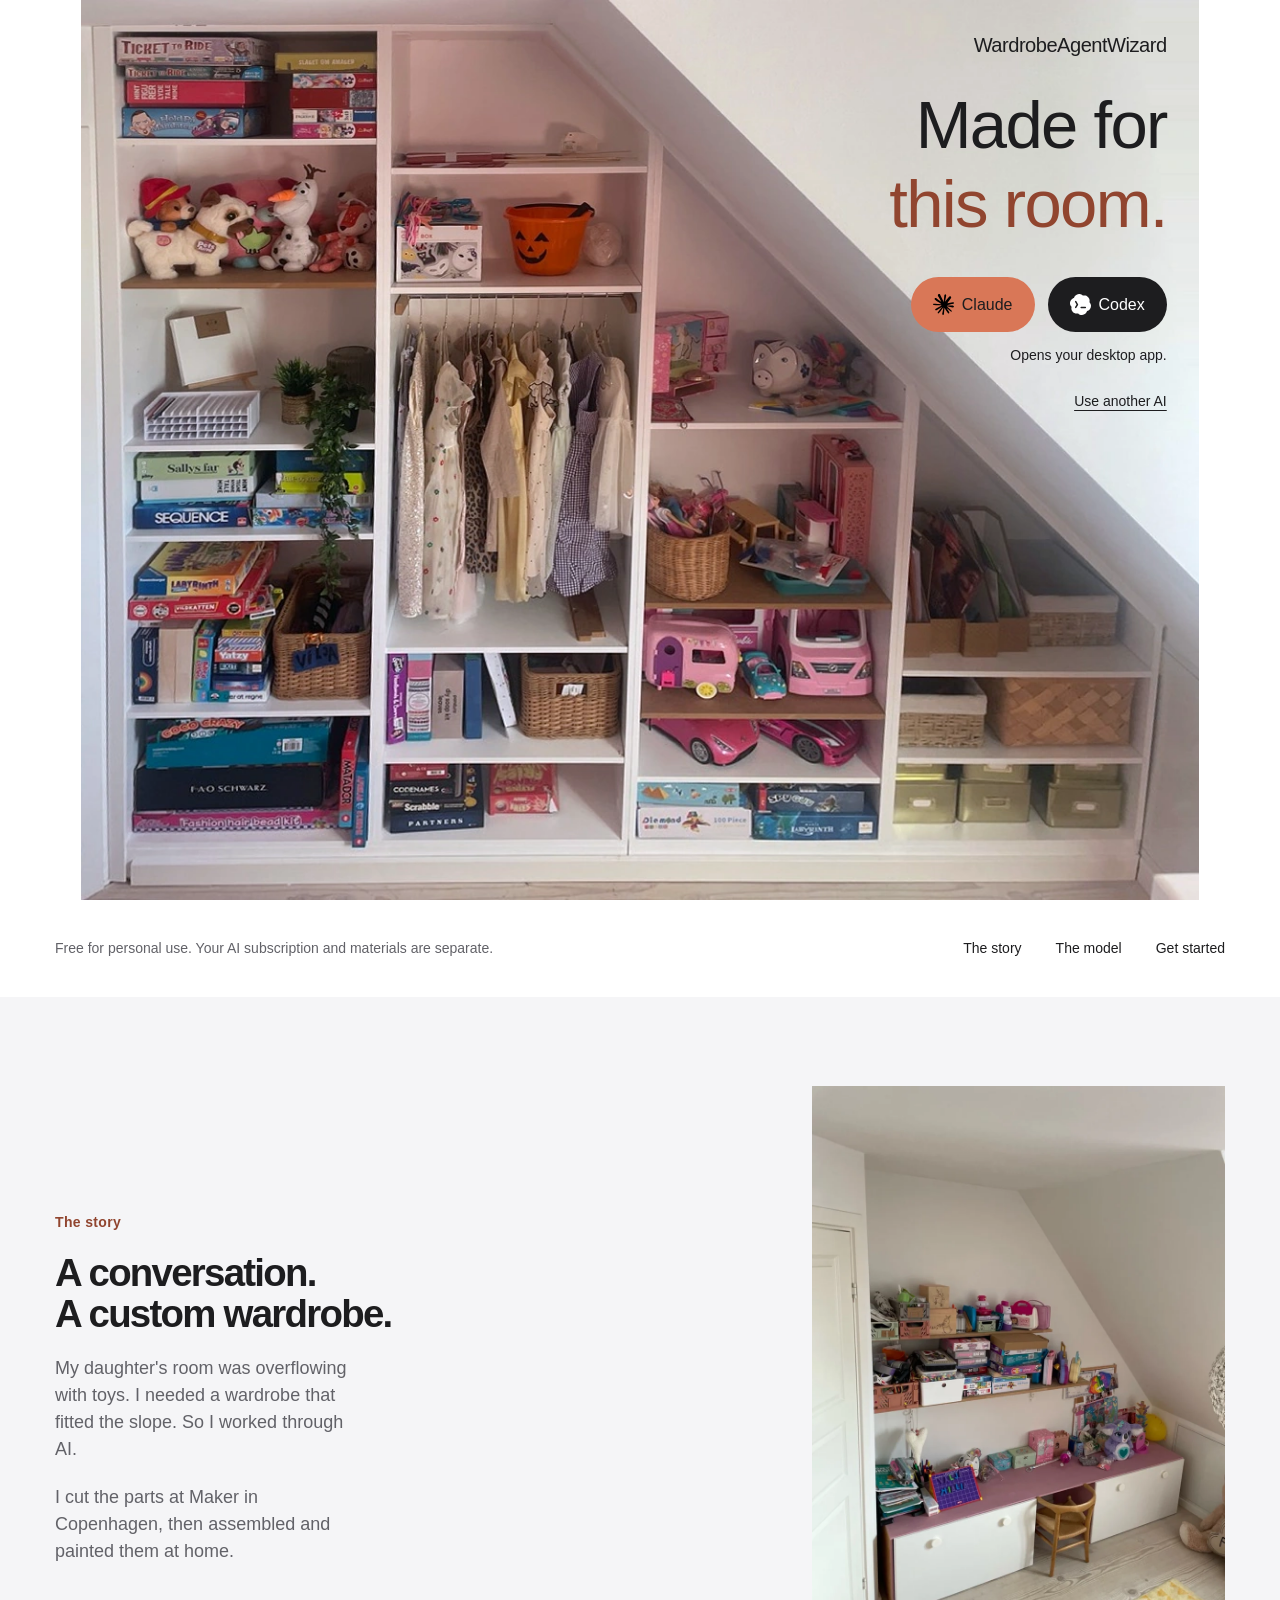
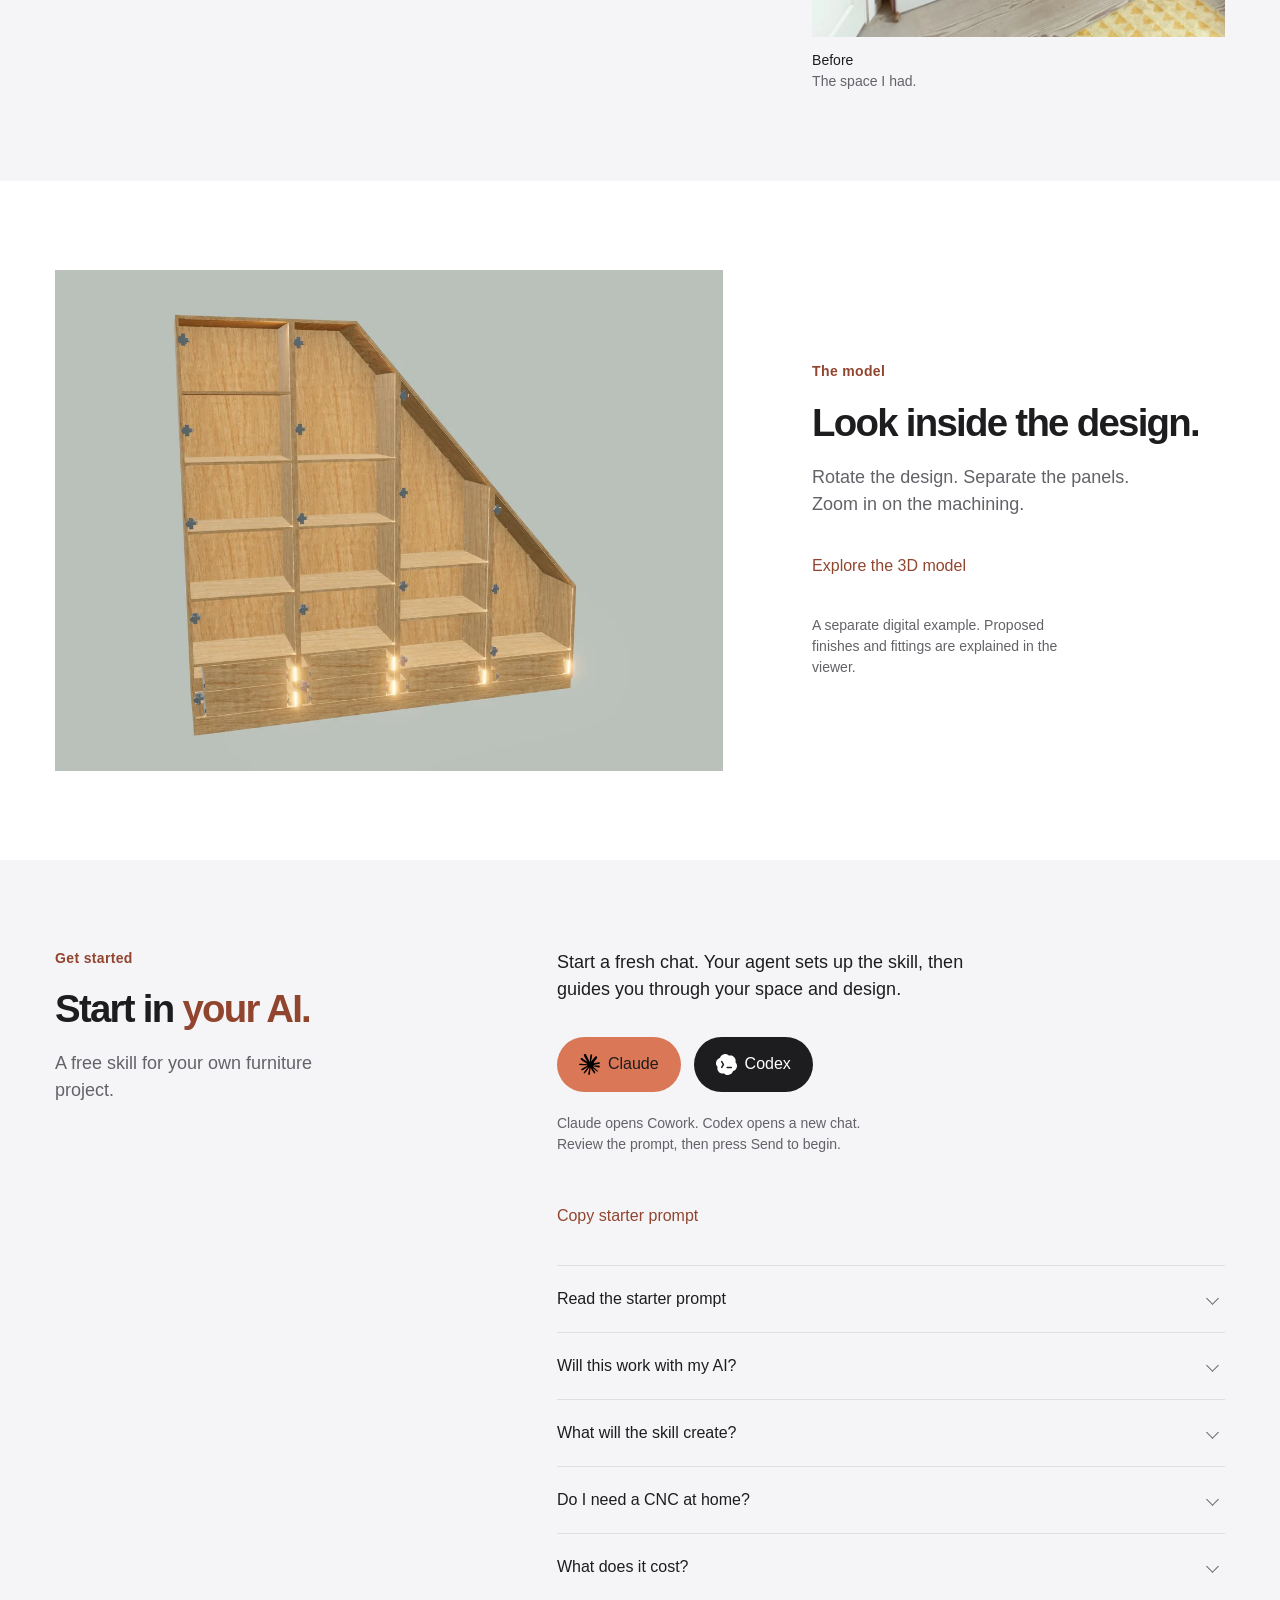
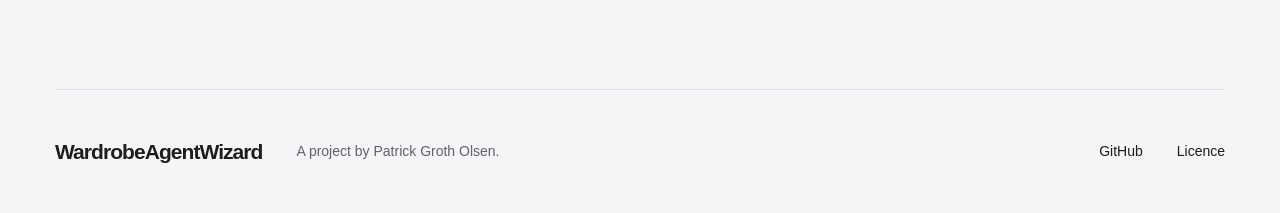
==== commit 65355eb8: "fix: publish desktop fit and warm accents" ====
--- a/index.html
+++ b/index.html
@@ -9,9 +9,9 @@
   <meta property="og:description" content="From an awkward nook to a real wardrobe. Start your own project inside your AI agent.">
   <meta property="og:image" content="https://patrickgrothols.github.io/WardrobeAgentWizard/wardrobe-room-photo.webp">
   <title>WardrobeAgentWizard | Made for this room.</title>
-  <script type="module" crossorigin src="./assets/home-BAM9XkGB.js"></script>
+  <script type="module" crossorigin src="./assets/home-DFd2166-.js"></script>
   <link rel="modulepreload" crossorigin href="./assets/modulepreload-polyfill-P2Xu9kJm.js">
-  <link rel="stylesheet" crossorigin href="./assets/home-Bm-dX8h5.css">
+  <link rel="stylesheet" crossorigin href="./assets/home-BGey0g6g.css">
 </head>
 <body>
   <a class="skip" href="#main">Skip to content</a>
@@ -21,12 +21,12 @@
   <main id="main">
     <section class="hero" aria-labelledby="hero-title">
       <figure class="hero-photo"><img src="./assets/wardrobe-room-photo-D6CAFV_r.webp" width="1168" height="940" fetchpriority="high" alt="My daughter's real finished wardrobe, filled with toys, games and clothes beneath the sloping ceiling."></figure>
-      <div class="hero-copy"><h1 id="hero-title">Made for<br>this room.</h1>
+      <div class="hero-copy"><h1 id="hero-title">Made for<br><span class="accent">this room.</span></h1>
         <div class="actions provider-actions" aria-label="Choose your AI">
           <a data-prompt-launch="claude" class="button primary" href="#start" aria-label="Start in Claude" aria-describedby="hero-launch-hint"><img class="provider-logo" src="data:image/svg+xml,%3csvg%20role='img'%20viewBox='0%200%2024%2024'%20xmlns='http://www.w3.org/2000/svg'%3e%3ctitle%3eClaude%3c/title%3e%3cpath%20d='m4.7144%2015.9555%204.7174-2.6471.079-.2307-.079-.1275h-.2307l-.7893-.0486-2.6956-.0729-2.3375-.0971-2.2646-.1214-.5707-.1215-.5343-.7042.0546-.3522.4797-.3218.686.0608%201.5179.1032%202.2767.1578%201.6514.0972%202.4468.255h.3886l.0546-.1579-.1336-.0971-.1032-.0972L6.973%209.8356l-2.55-1.6879-1.3356-.9714-.7225-.4918-.3643-.4614-.1578-1.0078.6557-.7225.8803.0607.2246.0607.8925.686%201.9064%201.4754%202.4893%201.8336.3643.3035.1457-.1032.0182-.0728-.164-.2733-1.3539-2.4467-1.445-2.4893-.6435-1.032-.17-.6194c-.0607-.255-.1032-.4674-.1032-.7285L6.287.1335%206.6997%200l.9957.1336.419.3642.6192%201.4147%201.0018%202.2282%201.5543%203.0296.4553.8985.2429.8318.091.255h.1579v-.1457l.1275-1.706.2368-2.0947.2307-2.6957.0789-.7589.3764-.9107.7468-.4918.5828.2793.4797.686-.0668.4433-.2853%201.8517-.5586%202.9021-.3643%201.9429h.2125l.2429-.2429.9835-1.3053%201.6514-2.0643.7286-.8196.85-.9046.5464-.4311h1.0321l.759%201.1293-.34%201.1657-1.0625%201.3478-.8804%201.1414-1.2628%201.7-.7893%201.36.0729.1093.1882-.0183%202.8535-.607%201.5421-.2794%201.8396-.3157.8318.3886.091.3946-.3278.8075-1.967.4857-2.3072.4614-3.4364.8136-.0425.0304.0486.0607%201.5482.1457.6618.0364h1.621l3.0175.2247.7892.522.4736.6376-.079.4857-1.2142.6193-1.6393-.3886-3.825-.9107-1.3113-.3279h-.1822v.1093l1.0929%201.0686%202.0035%201.8092%202.5075%202.3314.1275.5768-.3218.4554-.34-.0486-2.2039-1.6575-.85-.7468-1.9246-1.621h-.1275v.17l.4432.6496%202.3436%203.5214.1214%201.0807-.17.3521-.6071.2125-.6679-.1214-1.3721-1.9246L14.38%2017.959l-1.1414-1.9428-.1397.079-.674%207.2552-.3156.3703-.7286.2793-.6071-.4614-.3218-.7468.3218-1.4753.3886-1.9246.3157-1.53.2853-1.9004.17-.6314-.0121-.0425-.1397.0182-1.4328%201.9672-2.1796%202.9446-1.7243%201.8456-.4128.164-.7164-.3704.0667-.6618.4008-.5889%202.386-3.0357%201.4389-1.882.929-1.0868-.0062-.1579h-.0546l-6.3385%204.1164-1.1293.1457-.4857-.4554.0608-.7467.2307-.2429%201.9064-1.3114Z'/%3e%3c/svg%3e" width="21" height="21" alt="">Claude</a>
           <a data-prompt-launch="codex" class="button primary" href="#start" aria-label="Start in Codex" aria-describedby="hero-launch-hint"><img class="provider-logo" src="data:image/svg+xml,%3csvg%20fill='currentColor'%20fill-rule='evenodd'%20height='1em'%20style='flex:none;line-height:1'%20viewBox='0%200%2024%2024'%20width='1em'%20xmlns='http://www.w3.org/2000/svg'%3e%3ctitle%3eCodex%3c/title%3e%3cpath%20clip-rule='evenodd'%20d='M8.086.457a6.105%206.105%200%20013.046-.415c1.333.153%202.521.72%203.564%201.7a.117.117%200%2000.107.029c1.408-.346%202.762-.224%204.061.366l.063.03.154.076c1.357.703%202.33%201.77%202.918%203.198.278.679.418%201.388.421%202.126a5.655%205.655%200%2001-.18%201.631.167.167%200%2000.04.155%205.982%205.982%200%20011.578%202.891c.385%201.901-.01%203.615-1.183%205.14l-.182.22a6.063%206.063%200%2001-2.934%201.851.162.162%200%2000-.108.102c-.255.736-.511%201.364-.987%201.992-1.199%201.582-2.962%202.462-4.948%202.451-1.583-.008-2.986-.587-4.21-1.736a.145.145%200%2000-.14-.032c-.518.167-1.04.191-1.604.185a5.924%205.924%200%2001-2.595-.622%206.058%206.058%200%2001-2.146-1.781c-.203-.269-.404-.522-.551-.821a7.74%207.74%200%2001-.495-1.283%206.11%206.11%200%2001-.017-3.064.166.166%200%2000.008-.074.115.115%200%2000-.037-.064%205.958%205.958%200%2001-1.38-2.202%205.196%205.196%200%2001-.333-1.589%206.915%206.915%200%2001.188-2.132c.45-1.484%201.309-2.648%202.577-3.493.282-.188.55-.334.802-.438.286-.12.573-.22.861-.304a.129.129%200%2000.087-.087A6.016%206.016%200%20015.635%202.31C6.315%201.464%207.132.846%208.086.457zm-.804%207.85a.848.848%200%2000-1.473.842l1.694%202.965-1.688%202.848a.849.849%200%20001.46.864l1.94-3.272a.849.849%200%2000.007-.854l-1.94-3.393zm5.446%206.24a.849.849%200%20000%201.695h4.848a.849.849%200%20000-1.696h-4.848z'%3e%3c/path%3e%3c/svg%3e" width="21" height="21" alt="">Codex</a>
         </div>
-        <p class="small launch-hint" id="hero-launch-hint">Opens your desktop app with the prompt ready.</p>
+        <p class="small launch-hint" id="hero-launch-hint">Opens your desktop app.</p>
         <a class="text-link" href="#start">Use another AI</a>
       </div>
     </section>
@@ -40,7 +40,7 @@
       <div class="model-copy"><p class="eyebrow">The model</p><h2 id="model-title">Look inside the design.</h2><p>Rotate the design. Separate the panels. Zoom in on the machining.</p><a class="text-link" href="./model.html">Explore the 3D model</a><p class="small">A separate digital example. Proposed finishes and fittings are explained in the viewer.</p></div>
     </div></section>
     <section class="start-section" id="start" aria-labelledby="start-title"><div class="shell start-grid">
-      <div class="start-title"><p class="eyebrow">Get started</p><h2 id="start-title">Start in your AI.</h2><p>A free skill for your own furniture project.</p></div>
+      <div class="start-title"><p class="eyebrow">Get started</p><h2 id="start-title">Start in <span class="accent">your AI.</span></h2><p>A free skill for your own furniture project.</p></div>
       <div class="start-panel"><p>Start a fresh chat. Your agent sets up the skill, then guides you through your space and design.</p>
         <div class="agent-actions provider-actions" aria-label="Choose your AI">
           <a data-prompt-launch="claude" class="button primary" href="#prompt-details" aria-label="Start in Claude"><img class="provider-logo" src="data:image/svg+xml,%3csvg%20role='img'%20viewBox='0%200%2024%2024'%20xmlns='http://www.w3.org/2000/svg'%3e%3ctitle%3eClaude%3c/title%3e%3cpath%20d='m4.7144%2015.9555%204.7174-2.6471.079-.2307-.079-.1275h-.2307l-.7893-.0486-2.6956-.0729-2.3375-.0971-2.2646-.1214-.5707-.1215-.5343-.7042.0546-.3522.4797-.3218.686.0608%201.5179.1032%202.2767.1578%201.6514.0972%202.4468.255h.3886l.0546-.1579-.1336-.0971-.1032-.0972L6.973%209.8356l-2.55-1.6879-1.3356-.9714-.7225-.4918-.3643-.4614-.1578-1.0078.6557-.7225.8803.0607.2246.0607.8925.686%201.9064%201.4754%202.4893%201.8336.3643.3035.1457-.1032.0182-.0728-.164-.2733-1.3539-2.4467-1.445-2.4893-.6435-1.032-.17-.6194c-.0607-.255-.1032-.4674-.1032-.7285L6.287.1335%206.6997%200l.9957.1336.419.3642.6192%201.4147%201.0018%202.2282%201.5543%203.0296.4553.8985.2429.8318.091.255h.1579v-.1457l.1275-1.706.2368-2.0947.2307-2.6957.0789-.7589.3764-.9107.7468-.4918.5828.2793.4797.686-.0668.4433-.2853%201.8517-.5586%202.9021-.3643%201.9429h.2125l.2429-.2429.9835-1.3053%201.6514-2.0643.7286-.8196.85-.9046.5464-.4311h1.0321l.759%201.1293-.34%201.1657-1.0625%201.3478-.8804%201.1414-1.2628%201.7-.7893%201.36.0729.1093.1882-.0183%202.8535-.607%201.5421-.2794%201.8396-.3157.8318.3886.091.3946-.3278.8075-1.967.4857-2.3072.4614-3.4364.8136-.0425.0304.0486.0607%201.5482.1457.6618.0364h1.621l3.0175.2247.7892.522.4736.6376-.079.4857-1.2142.6193-1.6393-.3886-3.825-.9107-1.3113-.3279h-.1822v.1093l1.0929%201.0686%202.0035%201.8092%202.5075%202.3314.1275.5768-.3218.4554-.34-.0486-2.2039-1.6575-.85-.7468-1.9246-1.621h-.1275v.17l.4432.6496%202.3436%203.5214.1214%201.0807-.17.3521-.6071.2125-.6679-.1214-1.3721-1.9246L14.38%2017.959l-1.1414-1.9428-.1397.079-.674%207.2552-.3156.3703-.7286.2793-.6071-.4614-.3218-.7468.3218-1.4753.3886-1.9246.3157-1.53.2853-1.9004.17-.6314-.0121-.0425-.1397.0182-1.4328%201.9672-2.1796%202.9446-1.7243%201.8456-.4128.164-.7164-.3704.0667-.6618.4008-.5889%202.386-3.0357%201.4389-1.882.929-1.0868-.0062-.1579h-.0546l-6.3385%204.1164-1.1293.1457-.4857-.4554.0608-.7467.2307-.2429%201.9064-1.3114Z'/%3e%3c/svg%3e" width="21" height="21" alt="">Claude</a>
--- a/assets/home-BGey0g6g.css
+++ b/assets/home-BGey0g6g.css
@@ -0,0 +1 @@
+:root{--paper:#f5f5f7;--surface:#fff;--ink:#1d1d1f;--muted:#626268;--accent:#91452f;--rule:#dedee3;--claude:#d97757;--claude-hover:#e38b6d;--xs:.5rem;--sm:.8125rem;--md:1.3125rem;--lg:2.125rem;--xl:3.4375rem;--xxl:5.5625rem;--hero-width:min(100%,96rem,calc(100svh * 1168 / 940));--display:calc(3.4375rem * 1.272);--section-title:calc(2.125rem * 1.272);color:var(--ink);background:var(--paper);font-synthesis:none;font-family:-apple-system,BlinkMacSystemFont,Segoe UI,sans-serif}*{box-sizing:border-box}html{scroll-padding-top:var(--xxl)}body{background:var(--surface);-webkit-font-smoothing:antialiased;margin:0;font-size:1.125rem;line-height:1.5}a{color:inherit;text-underline-offset:.25em}button,textarea{font:inherit}button,a,summary{-webkit-tap-highlight-color:transparent}a:focus-visible,button:focus-visible,summary:focus-visible,textarea:focus-visible{outline:3px solid var(--accent);outline-offset:5px}img{width:100%;height:auto;display:block}figure,h1,h2,h3,p{margin:0}p+p{margin-top:var(--md)}h1,h2,h3{letter-spacing:-.045em;text-wrap:balance;overflow-wrap:anywhere;font-weight:600;line-height:1.05}h2{font-size:clamp(2.125rem,3vw,var(--section-title))}h3{margin-bottom:var(--md);font-size:1.625rem}.shell{width:min(calc(100% - 2 * var(--xl)),96rem);margin-inline:auto}.brand{letter-spacing:-.045em;overflow-wrap:anywhere;font-size:1.3125rem;font-weight:600;line-height:1;text-decoration:none}.eyebrow{letter-spacing:.025em;color:var(--accent);margin-bottom:var(--md);font-size:.875rem;font-weight:600;line-height:1.4}.accent{color:var(--accent)}.small,figcaption{overflow-wrap:anywhere;font-size:.875rem;line-height:1.5}.small{color:var(--muted)}.actions{align-items:center;gap:var(--md);flex-wrap:wrap;display:flex}.button{min-height:3.4375rem;padding:var(--sm) var(--lg);cursor:pointer;text-align:center;border:1px solid #0000;border-radius:3.4375rem;justify-content:center;align-items:center;font-size:1rem;font-weight:500;line-height:1.4;text-decoration:none;transition:background-color .21s;display:inline-flex}.primary{color:#fff;background:var(--ink)}.primary:hover{background:#36363a}.secondary{color:var(--ink);background:0 0;border-color:#8e8e93}.secondary:hover{background:var(--paper)}.text-link{min-height:3.4375rem;color:var(--accent);align-items:center;font-size:1rem;font-weight:500;text-decoration:none;display:inline-flex}.text-link:hover{text-decoration:underline}details{border-top:1px solid var(--rule)}summary{justify-content:space-between;align-items:center;gap:var(--md);min-height:3.4375rem;padding-block:var(--md);cursor:pointer;font-size:1rem;font-weight:500;list-style:none;display:flex}summary::-webkit-details-marker{display:none}summary:after{content:"";width:var(--xs);height:var(--xs);margin-right:var(--xs);border-right:1.5px solid var(--muted);border-bottom:1.5px solid var(--muted);flex-shrink:0;transform:rotate(45deg)}details[open] summary:after{transform:rotate(225deg)}details p{margin-bottom:var(--md)}textarea{width:100%;min-height:13rem;padding:var(--md);border-radius:var(--sm);background:var(--paper);color:inherit;resize:vertical;border:1px solid #8e8e93;font-size:1rem}.visually-hidden{clip-path:inset(50%);white-space:nowrap;width:1px;height:1px;padding:0;position:absolute;overflow:hidden}.skip{top:-100px;left:var(--md);padding:var(--sm);background:var(--ink);color:#fff;z-index:10;position:absolute}.skip:focus{top:var(--sm)}@media (prefers-reduced-motion:reduce){.button{transition:none}}.site-header{width:var(--hero-width);aspect-ratio:1168/940;z-index:3;pointer-events:none;position:absolute;top:0;left:50%;transform:translate(-50%);container-type:inline-size}.site-header .topbar{pointer-events:auto;width:auto;margin:0;position:absolute;top:3.61702%;right:2.91096%}.topbar .brand{letter-spacing:-.025em;font-size:clamp(1rem,1.79795cqw,1.625rem);font-weight:400}nav{justify-content:center;gap:var(--lg);flex-wrap:wrap;margin-left:auto;display:flex}nav a{align-items:center;min-height:3.4375rem;font-size:.875rem;text-decoration:none;display:inline-flex}nav a:hover{color:var(--accent)}.hero{width:var(--hero-width);margin-inline:auto;position:relative;container-type:inline-size}.hero-photo img{width:100%;height:auto}.hero-copy{width:auto;padding:var(--lg) var(--md);text-align:center;position:static}.hero h1{letter-spacing:-.025em;font-size:clamp(2.625rem,6vw,3.4375rem);font-weight:400;line-height:1.18}.hero .actions{margin-top:var(--lg);justify-content:center}.hero .launch-hint{margin-top:var(--sm);color:var(--ink)}.hero .text-link{margin-top:var(--xs);color:var(--ink);font-size:.875rem;text-decoration:underline}.hero-meta{align-items:center;gap:var(--lg);padding-block:var(--md);display:flex}.room-section{padding-block:var(--xxl);background:var(--paper)}.room-grid{align-items:center;gap:var(--xxl);grid-template-columns:minmax(0,1fr) minmax(0,.618fr);display:grid}.room-intro p:not(.eyebrow){margin-top:var(--md);max-width:30ch;color:var(--muted)}.room-before figcaption{padding-top:var(--sm);color:var(--muted);flex-direction:column;display:flex}.room-before figcaption span{color:var(--ink);font-weight:500}.model-section{padding-block:var(--xxl)}.model-grid{align-items:center;gap:var(--xxl);grid-template-columns:minmax(0,1fr) minmax(0,.618fr);display:grid}.model-image{display:block}.model-copy>p:not(.eyebrow){margin-top:var(--md);max-width:32ch;color:var(--muted)}.model-copy .text-link,.model-copy .small{margin-top:var(--md)}.start-section{padding-top:var(--xxl);background:var(--paper)}.start-grid{gap:var(--xxl);padding-bottom:var(--xxl);grid-template-columns:minmax(0,.618fr) minmax(0,1fr);display:grid}.start-title>p:last-child{margin-top:var(--md);max-width:28ch;color:var(--muted)}.start-panel>p{max-width:42ch}.agent-actions{margin-block:var(--lg) var(--md)}.provider-actions{gap:var(--sm);flex-wrap:wrap;display:flex}.provider-actions .button{gap:var(--xs);padding-inline:var(--md)}.provider-logo{width:var(--md);height:var(--md);object-fit:contain;filter:invert();flex-shrink:0}[data-prompt-launch=claude]{color:var(--ink);background:var(--claude)}[data-prompt-launch=claude]:hover{background:var(--claude-hover)}[data-prompt-launch=claude] .provider-logo{filter:none}.copy-prompt{cursor:pointer;background:0 0;border:0;padding:0}.start-panel .small{margin-bottom:var(--lg)}.start-panel details p{color:var(--muted);font-size:1rem}.start-panel .text-link{margin-bottom:var(--md)}.copy-status{color:#3d5839;margin-bottom:var(--md);font-size:1rem}.copy-status:empty{display:none}footer{align-items:center;gap:var(--lg);border-top:1px solid var(--rule);padding-block:var(--lg);display:flex}footer p{color:var(--muted);font-size:.875rem}@container (width>=64.0625rem){.hero-copy{text-align:right;width:34%;padding:0;position:absolute;top:9.46809%;right:2.91096%}.hero h1{font-size:clamp(2.125rem,5.99315cqw,5.5625rem)}.hero .actions{justify-content:flex-end}}@media (width>=64.0625rem) and (height<=51.5625rem){:root{--hero-width:min(100%,96rem,calc(100svh * 1168 / 940 * 1.618))}.site-header{aspect-ratio:auto}.site-header .topbar{top:var(--lg);right:var(--lg)}.hero{grid-template-columns:minmax(0,1fr) minmax(0,.618fr);align-items:center;display:grid}.hero-copy{width:auto;padding:var(--xxl) var(--md) var(--lg);text-align:center;position:static}.hero h1{font-size:3.4375rem}.hero .actions{justify-content:center}}@media (width<=75rem){.shell{width:calc(100% - 2 * var(--lg))}.room-grid{gap:var(--lg)}.model-grid,.start-grid{gap:var(--xl)}}@media (width<=64rem){.site-header{aspect-ratio:auto;pointer-events:auto;width:100%;position:static;transform:none;container-type:normal}.site-header .topbar{min-height:3.4375rem;width:calc(100% - 2 * var(--md));justify-content:flex-end;align-items:center;margin-inline:auto;display:flex;position:static}.topbar .brand{font-size:1rem}.hero{width:100%}.hero-meta{text-align:center;padding-block:var(--sm) var(--lg);flex-direction:column;gap:0}.hero-meta nav{margin-left:0}.room-grid{grid-template-columns:1fr 1fr}.room-intro{max-width:55ch}}@media (width<=47.5rem){.shell{width:calc(100% - 2 * var(--md))}.brand{font-size:1rem}.hero h1{font-size:2.625rem}.hero .actions{margin-top:var(--md)}.hero .button{padding-inline:var(--md)}.room-section{padding-block:var(--xl)}.room-grid{gap:var(--lg);grid-template-columns:1fr}.room-before{justify-self:center;width:min(100%,61.8047vw)}.model-section{padding-block:var(--xl)}.model-grid{gap:var(--lg);grid-template-columns:1fr}.model-copy>p:not(.eyebrow){max-width:34ch}.start-section{padding-top:var(--xl)}.start-grid{padding-bottom:var(--xl);gap:var(--lg);grid-template-columns:1fr}footer{gap:var(--sm);padding-block:var(--lg);flex-wrap:wrap}footer p{flex-basis:100%}footer nav{margin-left:0}}
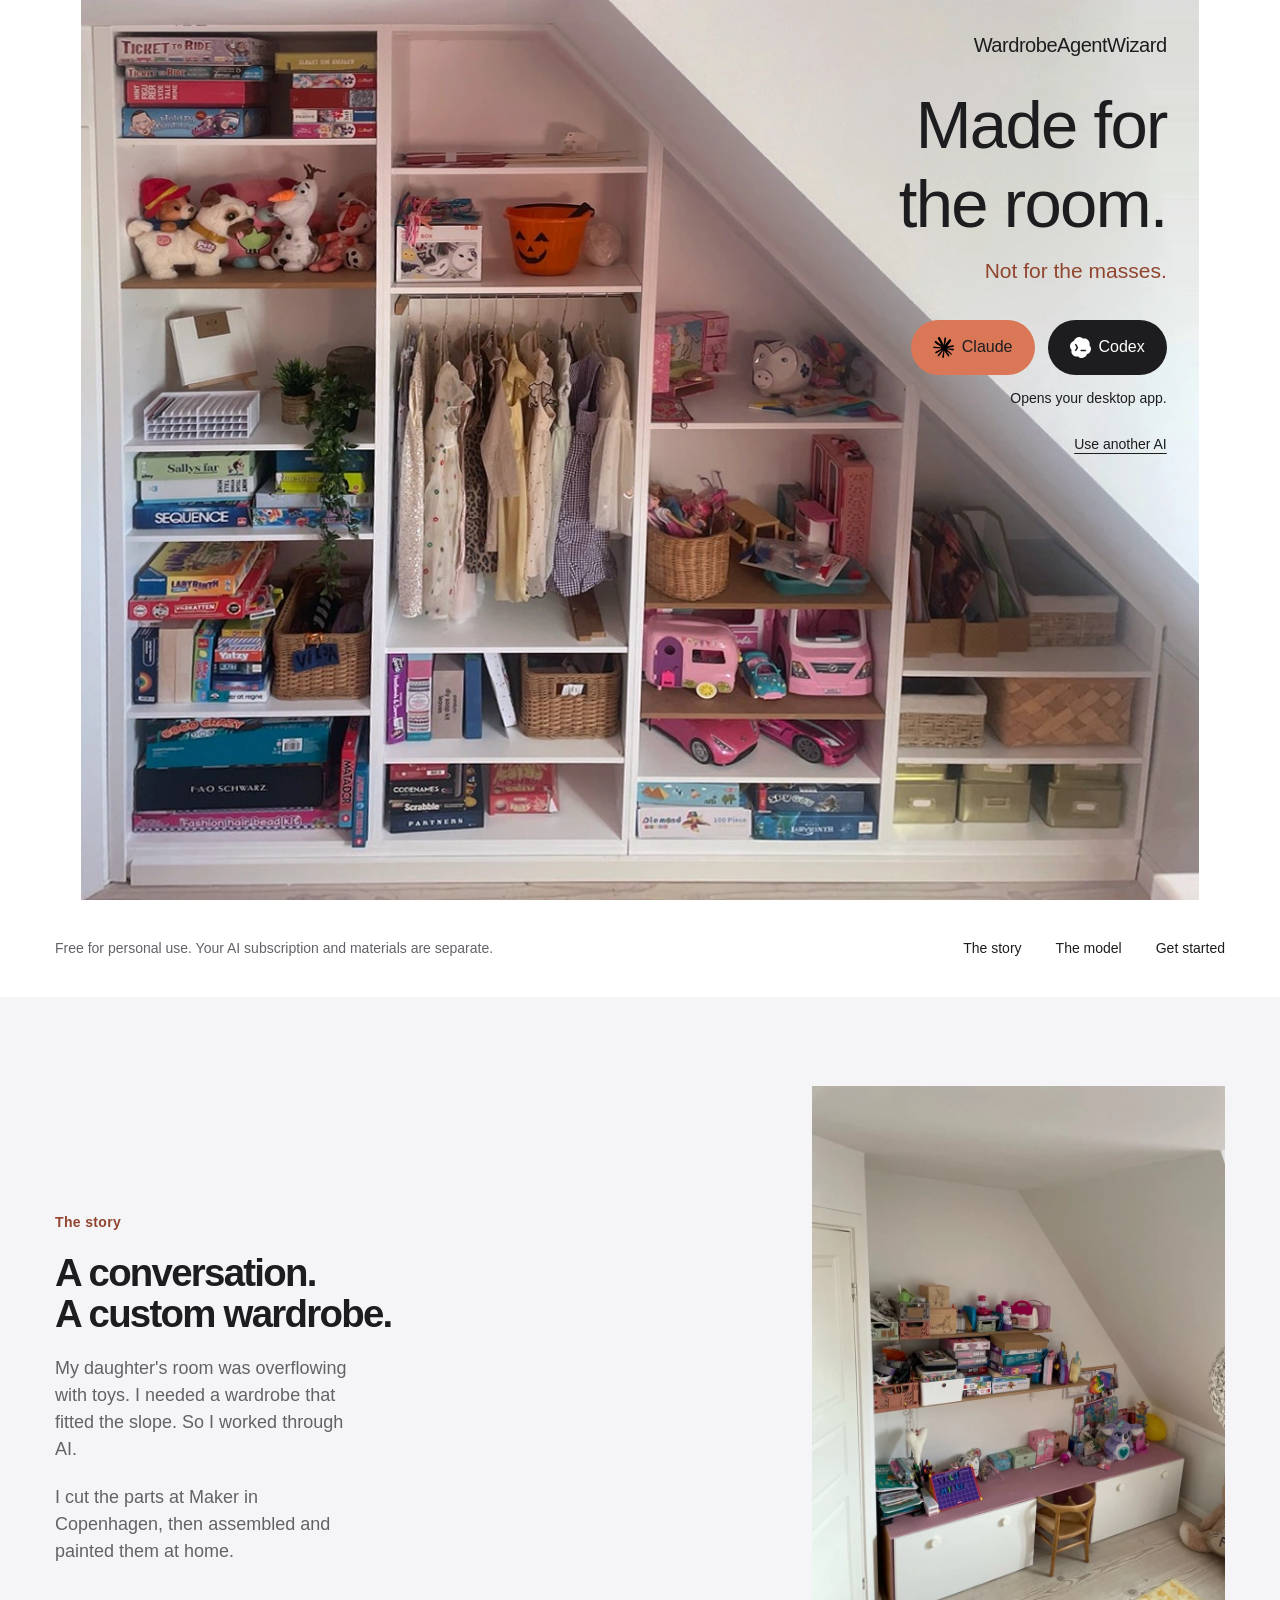
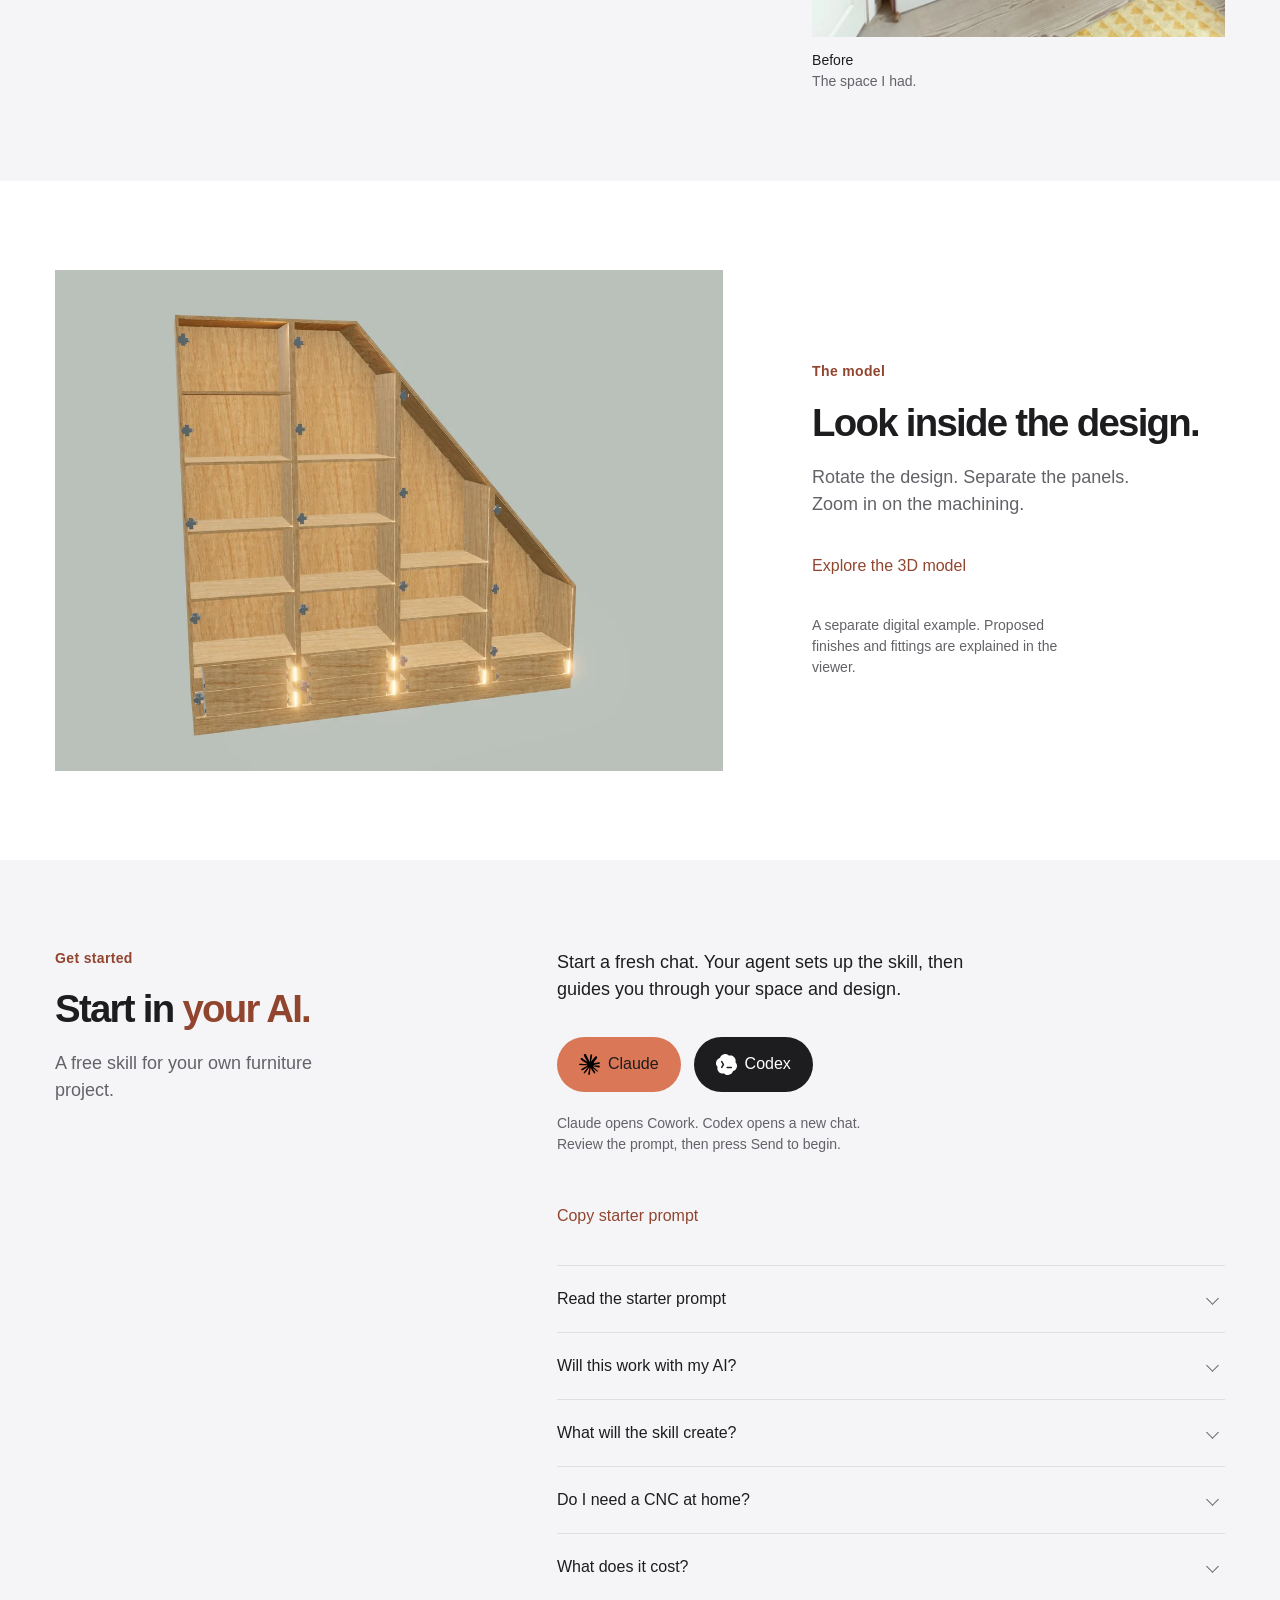
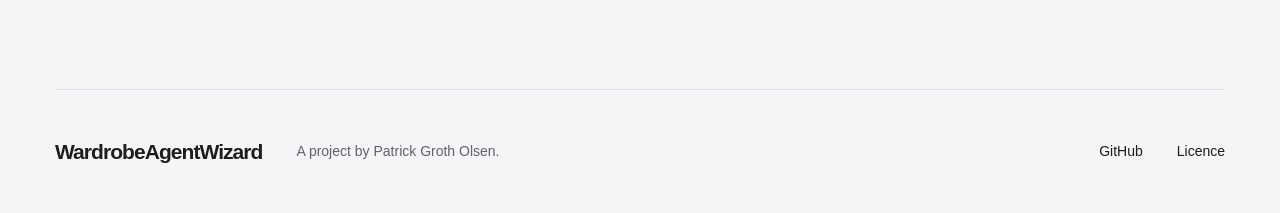
==== commit fcfd0491: "style: publish room-specific headline" ====
--- a/index.html
+++ b/index.html
@@ -3,15 +3,15 @@
 <html lang="en">
 <head>
   <meta charset="UTF-8"><meta name="viewport" content="width=device-width, initial-scale=1">
-  <meta name="description" content="Made for this room. Give your AI agent a free personal-use skill for designing fitted furniture around your space.">
+  <meta name="description" content="Made for the room. Not for the masses. Give your AI agent a free personal-use skill for designing fitted furniture around your space.">
   <meta name="theme-color" content="#f5f5f7">
-  <meta property="og:title" content="Made for this room.">
+  <meta property="og:title" content="Made for the room. Not for the masses.">
   <meta property="og:description" content="From an awkward nook to a real wardrobe. Start your own project inside your AI agent.">
   <meta property="og:image" content="https://patrickgrothols.github.io/WardrobeAgentWizard/wardrobe-room-photo.webp">
-  <title>WardrobeAgentWizard | Made for this room.</title>
-  <script type="module" crossorigin src="./assets/home-DFd2166-.js"></script>
+  <title>WardrobeAgentWizard | Made for the room. Not for the masses.</title>
+  <script type="module" crossorigin src="./assets/home-DxEoz2VZ.js"></script>
   <link rel="modulepreload" crossorigin href="./assets/modulepreload-polyfill-P2Xu9kJm.js">
-  <link rel="stylesheet" crossorigin href="./assets/home-BGey0g6g.css">
+  <link rel="stylesheet" crossorigin href="./assets/home-XqpL_WTs.css">
 </head>
 <body>
   <a class="skip" href="#main">Skip to content</a>
@@ -21,7 +21,7 @@
   <main id="main">
     <section class="hero" aria-labelledby="hero-title">
       <figure class="hero-photo"><img src="./assets/wardrobe-room-photo-D6CAFV_r.webp" width="1168" height="940" fetchpriority="high" alt="My daughter's real finished wardrobe, filled with toys, games and clothes beneath the sloping ceiling."></figure>
-      <div class="hero-copy"><h1 id="hero-title">Made for<br><span class="accent">this room.</span></h1>
+      <div class="hero-copy"><h1 id="hero-title">Made for<br>the room.<span class="hero-tagline accent">Not for the masses.</span></h1>
         <div class="actions provider-actions" aria-label="Choose your AI">
           <a data-prompt-launch="claude" class="button primary" href="#start" aria-label="Start in Claude" aria-describedby="hero-launch-hint"><img class="provider-logo" src="data:image/svg+xml,%3csvg%20role='img'%20viewBox='0%200%2024%2024'%20xmlns='http://www.w3.org/2000/svg'%3e%3ctitle%3eClaude%3c/title%3e%3cpath%20d='m4.7144%2015.9555%204.7174-2.6471.079-.2307-.079-.1275h-.2307l-.7893-.0486-2.6956-.0729-2.3375-.0971-2.2646-.1214-.5707-.1215-.5343-.7042.0546-.3522.4797-.3218.686.0608%201.5179.1032%202.2767.1578%201.6514.0972%202.4468.255h.3886l.0546-.1579-.1336-.0971-.1032-.0972L6.973%209.8356l-2.55-1.6879-1.3356-.9714-.7225-.4918-.3643-.4614-.1578-1.0078.6557-.7225.8803.0607.2246.0607.8925.686%201.9064%201.4754%202.4893%201.8336.3643.3035.1457-.1032.0182-.0728-.164-.2733-1.3539-2.4467-1.445-2.4893-.6435-1.032-.17-.6194c-.0607-.255-.1032-.4674-.1032-.7285L6.287.1335%206.6997%200l.9957.1336.419.3642.6192%201.4147%201.0018%202.2282%201.5543%203.0296.4553.8985.2429.8318.091.255h.1579v-.1457l.1275-1.706.2368-2.0947.2307-2.6957.0789-.7589.3764-.9107.7468-.4918.5828.2793.4797.686-.0668.4433-.2853%201.8517-.5586%202.9021-.3643%201.9429h.2125l.2429-.2429.9835-1.3053%201.6514-2.0643.7286-.8196.85-.9046.5464-.4311h1.0321l.759%201.1293-.34%201.1657-1.0625%201.3478-.8804%201.1414-1.2628%201.7-.7893%201.36.0729.1093.1882-.0183%202.8535-.607%201.5421-.2794%201.8396-.3157.8318.3886.091.3946-.3278.8075-1.967.4857-2.3072.4614-3.4364.8136-.0425.0304.0486.0607%201.5482.1457.6618.0364h1.621l3.0175.2247.7892.522.4736.6376-.079.4857-1.2142.6193-1.6393-.3886-3.825-.9107-1.3113-.3279h-.1822v.1093l1.0929%201.0686%202.0035%201.8092%202.5075%202.3314.1275.5768-.3218.4554-.34-.0486-2.2039-1.6575-.85-.7468-1.9246-1.621h-.1275v.17l.4432.6496%202.3436%203.5214.1214%201.0807-.17.3521-.6071.2125-.6679-.1214-1.3721-1.9246L14.38%2017.959l-1.1414-1.9428-.1397.079-.674%207.2552-.3156.3703-.7286.2793-.6071-.4614-.3218-.7468.3218-1.4753.3886-1.9246.3157-1.53.2853-1.9004.17-.6314-.0121-.0425-.1397.0182-1.4328%201.9672-2.1796%202.9446-1.7243%201.8456-.4128.164-.7164-.3704.0667-.6618.4008-.5889%202.386-3.0357%201.4389-1.882.929-1.0868-.0062-.1579h-.0546l-6.3385%204.1164-1.1293.1457-.4857-.4554.0608-.7467.2307-.2429%201.9064-1.3114Z'/%3e%3c/svg%3e" width="21" height="21" alt="">Claude</a>
           <a data-prompt-launch="codex" class="button primary" href="#start" aria-label="Start in Codex" aria-describedby="hero-launch-hint"><img class="provider-logo" src="data:image/svg+xml,%3csvg%20fill='currentColor'%20fill-rule='evenodd'%20height='1em'%20style='flex:none;line-height:1'%20viewBox='0%200%2024%2024'%20width='1em'%20xmlns='http://www.w3.org/2000/svg'%3e%3ctitle%3eCodex%3c/title%3e%3cpath%20clip-rule='evenodd'%20d='M8.086.457a6.105%206.105%200%20013.046-.415c1.333.153%202.521.72%203.564%201.7a.117.117%200%2000.107.029c1.408-.346%202.762-.224%204.061.366l.063.03.154.076c1.357.703%202.33%201.77%202.918%203.198.278.679.418%201.388.421%202.126a5.655%205.655%200%2001-.18%201.631.167.167%200%2000.04.155%205.982%205.982%200%20011.578%202.891c.385%201.901-.01%203.615-1.183%205.14l-.182.22a6.063%206.063%200%2001-2.934%201.851.162.162%200%2000-.108.102c-.255.736-.511%201.364-.987%201.992-1.199%201.582-2.962%202.462-4.948%202.451-1.583-.008-2.986-.587-4.21-1.736a.145.145%200%2000-.14-.032c-.518.167-1.04.191-1.604.185a5.924%205.924%200%2001-2.595-.622%206.058%206.058%200%2001-2.146-1.781c-.203-.269-.404-.522-.551-.821a7.74%207.74%200%2001-.495-1.283%206.11%206.11%200%2001-.017-3.064.166.166%200%2000.008-.074.115.115%200%2000-.037-.064%205.958%205.958%200%2001-1.38-2.202%205.196%205.196%200%2001-.333-1.589%206.915%206.915%200%2001.188-2.132c.45-1.484%201.309-2.648%202.577-3.493.282-.188.55-.334.802-.438.286-.12.573-.22.861-.304a.129.129%200%2000.087-.087A6.016%206.016%200%20015.635%202.31C6.315%201.464%207.132.846%208.086.457zm-.804%207.85a.848.848%200%2000-1.473.842l1.694%202.965-1.688%202.848a.849.849%200%20001.46.864l1.94-3.272a.849.849%200%2000.007-.854l-1.94-3.393zm5.446%206.24a.849.849%200%20000%201.695h4.848a.849.849%200%20000-1.696h-4.848z'%3e%3c/path%3e%3c/svg%3e" width="21" height="21" alt="">Codex</a>
--- a/assets/home-XqpL_WTs.css
+++ b/assets/home-XqpL_WTs.css
@@ -0,0 +1 @@
+:root{--paper:#f5f5f7;--surface:#fff;--ink:#1d1d1f;--muted:#626268;--accent:#91452f;--rule:#dedee3;--claude:#d97757;--claude-hover:#e38b6d;--xs:.5rem;--sm:.8125rem;--md:1.3125rem;--lg:2.125rem;--xl:3.4375rem;--xxl:5.5625rem;--hero-width:min(100%,96rem,calc(100svh * 1168 / 940));--display:calc(3.4375rem * 1.272);--section-title:calc(2.125rem * 1.272);color:var(--ink);background:var(--paper);font-synthesis:none;font-family:-apple-system,BlinkMacSystemFont,Segoe UI,sans-serif}*{box-sizing:border-box}html{scroll-padding-top:var(--xxl)}body{background:var(--surface);-webkit-font-smoothing:antialiased;margin:0;font-size:1.125rem;line-height:1.5}a{color:inherit;text-underline-offset:.25em}button,textarea{font:inherit}button,a,summary{-webkit-tap-highlight-color:transparent}a:focus-visible,button:focus-visible,summary:focus-visible,textarea:focus-visible{outline:3px solid var(--accent);outline-offset:5px}img{width:100%;height:auto;display:block}figure,h1,h2,h3,p{margin:0}p+p{margin-top:var(--md)}h1,h2,h3{letter-spacing:-.045em;text-wrap:balance;overflow-wrap:anywhere;font-weight:600;line-height:1.05}h2{font-size:clamp(2.125rem,3vw,var(--section-title))}h3{margin-bottom:var(--md);font-size:1.625rem}.shell{width:min(calc(100% - 2 * var(--xl)),96rem);margin-inline:auto}.brand{letter-spacing:-.045em;overflow-wrap:anywhere;font-size:1.3125rem;font-weight:600;line-height:1;text-decoration:none}.eyebrow{letter-spacing:.025em;color:var(--accent);margin-bottom:var(--md);font-size:.875rem;font-weight:600;line-height:1.4}.accent{color:var(--accent)}.small,figcaption{overflow-wrap:anywhere;font-size:.875rem;line-height:1.5}.small{color:var(--muted)}.actions{align-items:center;gap:var(--md);flex-wrap:wrap;display:flex}.button{min-height:3.4375rem;padding:var(--sm) var(--lg);cursor:pointer;text-align:center;border:1px solid #0000;border-radius:3.4375rem;justify-content:center;align-items:center;font-size:1rem;font-weight:500;line-height:1.4;text-decoration:none;transition:background-color .21s;display:inline-flex}.primary{color:#fff;background:var(--ink)}.primary:hover{background:#36363a}.secondary{color:var(--ink);background:0 0;border-color:#8e8e93}.secondary:hover{background:var(--paper)}.text-link{min-height:3.4375rem;color:var(--accent);align-items:center;font-size:1rem;font-weight:500;text-decoration:none;display:inline-flex}.text-link:hover{text-decoration:underline}details{border-top:1px solid var(--rule)}summary{justify-content:space-between;align-items:center;gap:var(--md);min-height:3.4375rem;padding-block:var(--md);cursor:pointer;font-size:1rem;font-weight:500;list-style:none;display:flex}summary::-webkit-details-marker{display:none}summary:after{content:"";width:var(--xs);height:var(--xs);margin-right:var(--xs);border-right:1.5px solid var(--muted);border-bottom:1.5px solid var(--muted);flex-shrink:0;transform:rotate(45deg)}details[open] summary:after{transform:rotate(225deg)}details p{margin-bottom:var(--md)}textarea{width:100%;min-height:13rem;padding:var(--md);border-radius:var(--sm);background:var(--paper);color:inherit;resize:vertical;border:1px solid #8e8e93;font-size:1rem}.visually-hidden{clip-path:inset(50%);white-space:nowrap;width:1px;height:1px;padding:0;position:absolute;overflow:hidden}.skip{top:-100px;left:var(--md);padding:var(--sm);background:var(--ink);color:#fff;z-index:10;position:absolute}.skip:focus{top:var(--sm)}@media (prefers-reduced-motion:reduce){.button{transition:none}}.site-header{width:var(--hero-width);aspect-ratio:1168/940;z-index:3;pointer-events:none;position:absolute;top:0;left:50%;transform:translate(-50%);container-type:inline-size}.site-header .topbar{pointer-events:auto;width:auto;margin:0;position:absolute;top:3.61702%;right:2.91096%}.topbar .brand{letter-spacing:-.025em;font-size:clamp(1rem,1.79795cqw,1.625rem);font-weight:400}nav{justify-content:center;gap:var(--lg);flex-wrap:wrap;margin-left:auto;display:flex}nav a{align-items:center;min-height:3.4375rem;font-size:.875rem;text-decoration:none;display:inline-flex}nav a:hover{color:var(--accent)}.hero{width:var(--hero-width);margin-inline:auto;position:relative;container-type:inline-size}.hero-photo img{width:100%;height:auto}.hero-copy{width:auto;padding:var(--lg) var(--md);text-align:center;position:static}.hero h1{letter-spacing:-.025em;font-size:clamp(2.625rem,6vw,3.4375rem);font-weight:400;line-height:1.18}.hero-tagline{margin-top:var(--sm);font-size:var(--md);letter-spacing:0;line-height:1.4;display:block}.hero .actions{margin-top:var(--lg);justify-content:center}.hero .launch-hint{margin-top:var(--sm);color:var(--ink)}.hero .text-link{margin-top:var(--xs);color:var(--ink);font-size:.875rem;text-decoration:underline}.hero-meta{align-items:center;gap:var(--lg);padding-block:var(--md);display:flex}.room-section{padding-block:var(--xxl);background:var(--paper)}.room-grid{align-items:center;gap:var(--xxl);grid-template-columns:minmax(0,1fr) minmax(0,.618fr);display:grid}.room-intro p:not(.eyebrow){margin-top:var(--md);max-width:30ch;color:var(--muted)}.room-before figcaption{padding-top:var(--sm);color:var(--muted);flex-direction:column;display:flex}.room-before figcaption span{color:var(--ink);font-weight:500}.model-section{padding-block:var(--xxl)}.model-grid{align-items:center;gap:var(--xxl);grid-template-columns:minmax(0,1fr) minmax(0,.618fr);display:grid}.model-image{display:block}.model-copy>p:not(.eyebrow){margin-top:var(--md);max-width:32ch;color:var(--muted)}.model-copy .text-link,.model-copy .small{margin-top:var(--md)}.start-section{padding-top:var(--xxl);background:var(--paper)}.start-grid{gap:var(--xxl);padding-bottom:var(--xxl);grid-template-columns:minmax(0,.618fr) minmax(0,1fr);display:grid}.start-title>p:last-child{margin-top:var(--md);max-width:28ch;color:var(--muted)}.start-panel>p{max-width:42ch}.agent-actions{margin-block:var(--lg) var(--md)}.provider-actions{gap:var(--sm);flex-wrap:wrap;display:flex}.provider-actions .button{gap:var(--xs);padding-inline:var(--md)}.provider-logo{width:var(--md);height:var(--md);object-fit:contain;filter:invert();flex-shrink:0}[data-prompt-launch=claude]{color:var(--ink);background:var(--claude)}[data-prompt-launch=claude]:hover{background:var(--claude-hover)}[data-prompt-launch=claude] .provider-logo{filter:none}.copy-prompt{cursor:pointer;background:0 0;border:0;padding:0}.start-panel .small{margin-bottom:var(--lg)}.start-panel details p{color:var(--muted);font-size:1rem}.start-panel .text-link{margin-bottom:var(--md)}.copy-status{color:#3d5839;margin-bottom:var(--md);font-size:1rem}.copy-status:empty{display:none}footer{align-items:center;gap:var(--lg);border-top:1px solid var(--rule);padding-block:var(--lg);display:flex}footer p{color:var(--muted);font-size:.875rem}@container (width>=64.0625rem){.hero-copy{text-align:right;width:34%;padding:0;position:absolute;top:9.46809%;right:2.91096%}.hero h1{font-size:clamp(2.125rem,5.99315cqw,5.5625rem)}.hero .actions{justify-content:flex-end}}@media (width>=64.0625rem) and (height<=51.5625rem){:root{--hero-width:min(100%,96rem,calc(100svh * 1168 / 940 * 1.618))}.site-header{aspect-ratio:auto}.site-header .topbar{top:var(--lg);right:var(--lg)}.hero{grid-template-columns:minmax(0,1fr) minmax(0,.618fr);align-items:center;display:grid}.hero-copy{width:auto;padding:var(--xxl) var(--md) var(--lg);text-align:center;position:static}.hero h1{font-size:3.4375rem}.hero .actions{justify-content:center}}@media (width<=75rem){.shell{width:calc(100% - 2 * var(--lg))}.room-grid{gap:var(--lg)}.model-grid,.start-grid{gap:var(--xl)}}@media (width<=64rem){.site-header{aspect-ratio:auto;pointer-events:auto;width:100%;position:static;transform:none;container-type:normal}.site-header .topbar{min-height:3.4375rem;width:calc(100% - 2 * var(--md));justify-content:flex-end;align-items:center;margin-inline:auto;display:flex;position:static}.topbar .brand{font-size:1rem}.hero{width:100%}.hero-meta{text-align:center;padding-block:var(--sm) var(--lg);flex-direction:column;gap:0}.hero-meta nav{margin-left:0}.room-grid{grid-template-columns:1fr 1fr}.room-intro{max-width:55ch}}@media (width<=47.5rem){.shell{width:calc(100% - 2 * var(--md))}.brand{font-size:1rem}.hero h1{font-size:2.625rem}.hero .actions{margin-top:var(--md)}.hero .button{padding-inline:var(--md)}.room-section{padding-block:var(--xl)}.room-grid{gap:var(--lg);grid-template-columns:1fr}.room-before{justify-self:center;width:min(100%,61.8047vw)}.model-section{padding-block:var(--xl)}.model-grid{gap:var(--lg);grid-template-columns:1fr}.model-copy>p:not(.eyebrow){max-width:34ch}.start-section{padding-top:var(--xl)}.start-grid{padding-bottom:var(--xl);gap:var(--lg);grid-template-columns:1fr}footer{gap:var(--sm);padding-block:var(--lg);flex-wrap:wrap}footer p{flex-basis:100%}footer nav{margin-left:0}}
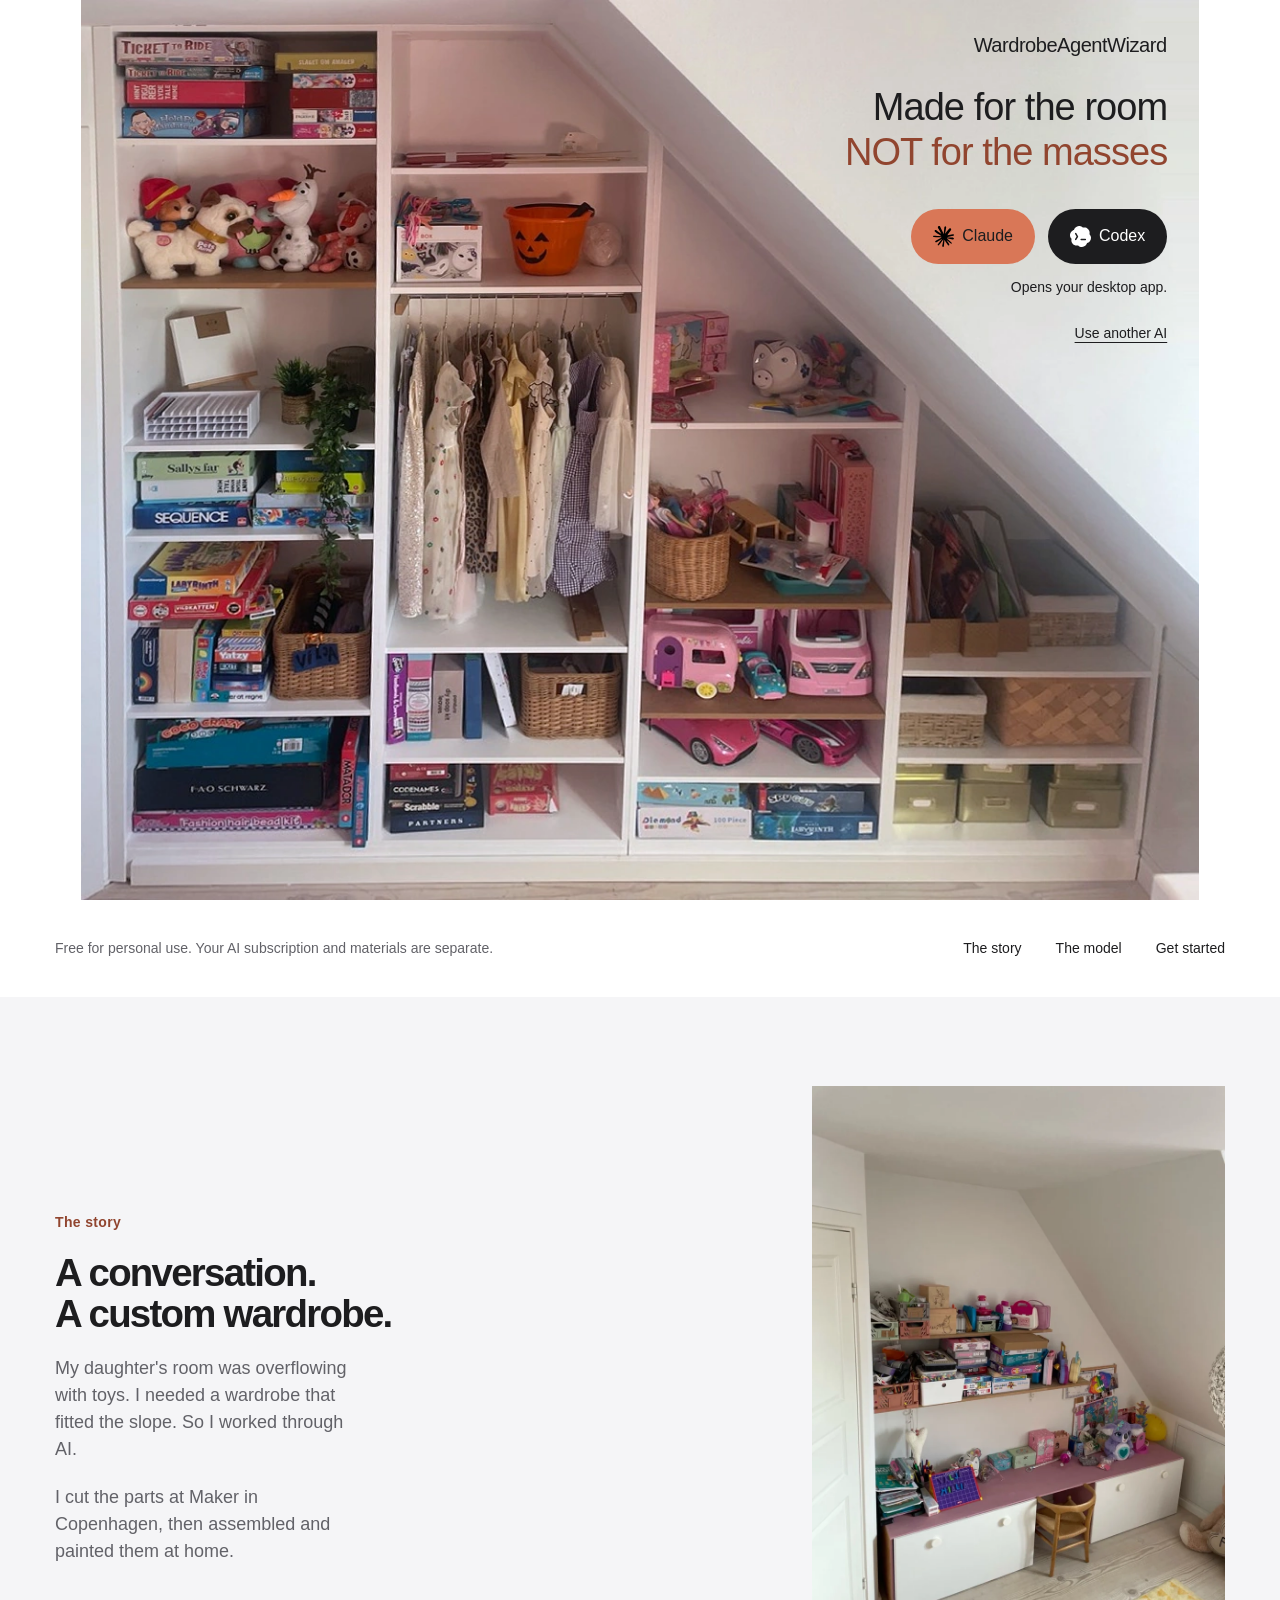
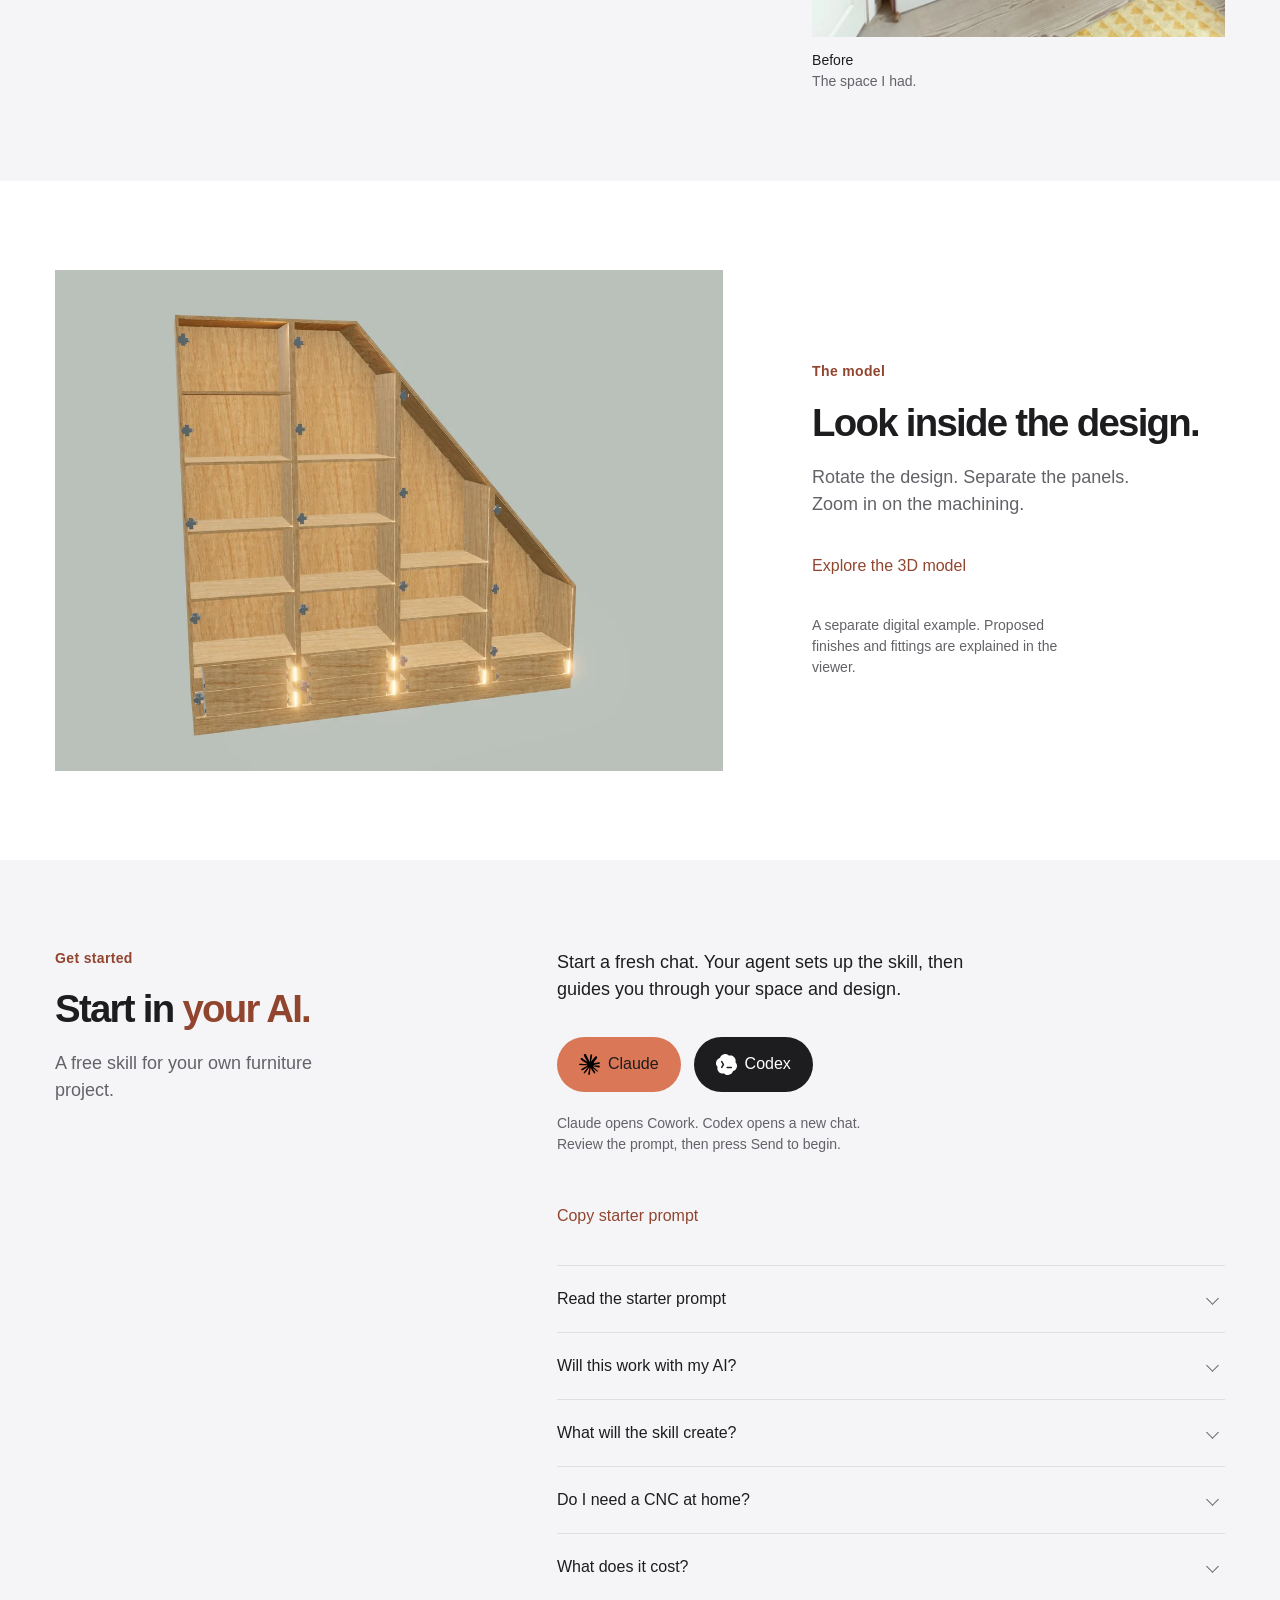
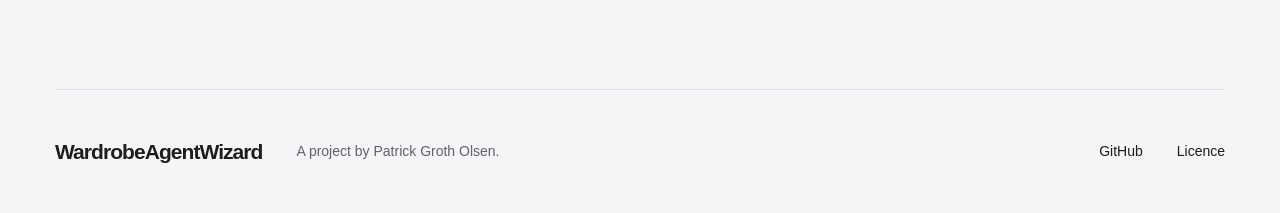
==== commit f69ddc59: "fix: publish equal two-line headline" ====
--- a/index.html
+++ b/index.html
@@ -3,15 +3,15 @@
 <html lang="en">
 <head>
   <meta charset="UTF-8"><meta name="viewport" content="width=device-width, initial-scale=1">
-  <meta name="description" content="Made for the room. Not for the masses. Give your AI agent a free personal-use skill for designing fitted furniture around your space.">
+  <meta name="description" content="Made for the room. NOT for the masses. Give your AI agent a free personal-use skill for designing fitted furniture around your space.">
   <meta name="theme-color" content="#f5f5f7">
-  <meta property="og:title" content="Made for the room. Not for the masses.">
+  <meta property="og:title" content="Made for the room. NOT for the masses.">
   <meta property="og:description" content="From an awkward nook to a real wardrobe. Start your own project inside your AI agent.">
   <meta property="og:image" content="https://patrickgrothols.github.io/WardrobeAgentWizard/wardrobe-room-photo.webp">
-  <title>WardrobeAgentWizard | Made for the room. Not for the masses.</title>
-  <script type="module" crossorigin src="./assets/home-DxEoz2VZ.js"></script>
+  <title>WardrobeAgentWizard | Made for the room. NOT for the masses.</title>
+  <script type="module" crossorigin src="./assets/home-B6zYt9Nh.js"></script>
   <link rel="modulepreload" crossorigin href="./assets/modulepreload-polyfill-P2Xu9kJm.js">
-  <link rel="stylesheet" crossorigin href="./assets/home-XqpL_WTs.css">
+  <link rel="stylesheet" crossorigin href="./assets/home-Bo8qBoTg.css">
 </head>
 <body>
   <a class="skip" href="#main">Skip to content</a>
@@ -21,7 +21,7 @@
   <main id="main">
     <section class="hero" aria-labelledby="hero-title">
       <figure class="hero-photo"><img src="./assets/wardrobe-room-photo-D6CAFV_r.webp" width="1168" height="940" fetchpriority="high" alt="My daughter's real finished wardrobe, filled with toys, games and clothes beneath the sloping ceiling."></figure>
-      <div class="hero-copy"><h1 id="hero-title">Made for<br>the room.<span class="hero-tagline accent">Not for the masses.</span></h1>
+      <div class="hero-copy"><h1 id="hero-title"><span class="hero-headline-line">Made for the room</span><span class="hero-headline-line accent">NOT for the masses</span></h1>
         <div class="actions provider-actions" aria-label="Choose your AI">
           <a data-prompt-launch="claude" class="button primary" href="#start" aria-label="Start in Claude" aria-describedby="hero-launch-hint"><img class="provider-logo" src="data:image/svg+xml,%3csvg%20role='img'%20viewBox='0%200%2024%2024'%20xmlns='http://www.w3.org/2000/svg'%3e%3ctitle%3eClaude%3c/title%3e%3cpath%20d='m4.7144%2015.9555%204.7174-2.6471.079-.2307-.079-.1275h-.2307l-.7893-.0486-2.6956-.0729-2.3375-.0971-2.2646-.1214-.5707-.1215-.5343-.7042.0546-.3522.4797-.3218.686.0608%201.5179.1032%202.2767.1578%201.6514.0972%202.4468.255h.3886l.0546-.1579-.1336-.0971-.1032-.0972L6.973%209.8356l-2.55-1.6879-1.3356-.9714-.7225-.4918-.3643-.4614-.1578-1.0078.6557-.7225.8803.0607.2246.0607.8925.686%201.9064%201.4754%202.4893%201.8336.3643.3035.1457-.1032.0182-.0728-.164-.2733-1.3539-2.4467-1.445-2.4893-.6435-1.032-.17-.6194c-.0607-.255-.1032-.4674-.1032-.7285L6.287.1335%206.6997%200l.9957.1336.419.3642.6192%201.4147%201.0018%202.2282%201.5543%203.0296.4553.8985.2429.8318.091.255h.1579v-.1457l.1275-1.706.2368-2.0947.2307-2.6957.0789-.7589.3764-.9107.7468-.4918.5828.2793.4797.686-.0668.4433-.2853%201.8517-.5586%202.9021-.3643%201.9429h.2125l.2429-.2429.9835-1.3053%201.6514-2.0643.7286-.8196.85-.9046.5464-.4311h1.0321l.759%201.1293-.34%201.1657-1.0625%201.3478-.8804%201.1414-1.2628%201.7-.7893%201.36.0729.1093.1882-.0183%202.8535-.607%201.5421-.2794%201.8396-.3157.8318.3886.091.3946-.3278.8075-1.967.4857-2.3072.4614-3.4364.8136-.0425.0304.0486.0607%201.5482.1457.6618.0364h1.621l3.0175.2247.7892.522.4736.6376-.079.4857-1.2142.6193-1.6393-.3886-3.825-.9107-1.3113-.3279h-.1822v.1093l1.0929%201.0686%202.0035%201.8092%202.5075%202.3314.1275.5768-.3218.4554-.34-.0486-2.2039-1.6575-.85-.7468-1.9246-1.621h-.1275v.17l.4432.6496%202.3436%203.5214.1214%201.0807-.17.3521-.6071.2125-.6679-.1214-1.3721-1.9246L14.38%2017.959l-1.1414-1.9428-.1397.079-.674%207.2552-.3156.3703-.7286.2793-.6071-.4614-.3218-.7468.3218-1.4753.3886-1.9246.3157-1.53.2853-1.9004.17-.6314-.0121-.0425-.1397.0182-1.4328%201.9672-2.1796%202.9446-1.7243%201.8456-.4128.164-.7164-.3704.0667-.6618.4008-.5889%202.386-3.0357%201.4389-1.882.929-1.0868-.0062-.1579h-.0546l-6.3385%204.1164-1.1293.1457-.4857-.4554.0608-.7467.2307-.2429%201.9064-1.3114Z'/%3e%3c/svg%3e" width="21" height="21" alt="">Claude</a>
           <a data-prompt-launch="codex" class="button primary" href="#start" aria-label="Start in Codex" aria-describedby="hero-launch-hint"><img class="provider-logo" src="data:image/svg+xml,%3csvg%20fill='currentColor'%20fill-rule='evenodd'%20height='1em'%20style='flex:none;line-height:1'%20viewBox='0%200%2024%2024'%20width='1em'%20xmlns='http://www.w3.org/2000/svg'%3e%3ctitle%3eCodex%3c/title%3e%3cpath%20clip-rule='evenodd'%20d='M8.086.457a6.105%206.105%200%20013.046-.415c1.333.153%202.521.72%203.564%201.7a.117.117%200%2000.107.029c1.408-.346%202.762-.224%204.061.366l.063.03.154.076c1.357.703%202.33%201.77%202.918%203.198.278.679.418%201.388.421%202.126a5.655%205.655%200%2001-.18%201.631.167.167%200%2000.04.155%205.982%205.982%200%20011.578%202.891c.385%201.901-.01%203.615-1.183%205.14l-.182.22a6.063%206.063%200%2001-2.934%201.851.162.162%200%2000-.108.102c-.255.736-.511%201.364-.987%201.992-1.199%201.582-2.962%202.462-4.948%202.451-1.583-.008-2.986-.587-4.21-1.736a.145.145%200%2000-.14-.032c-.518.167-1.04.191-1.604.185a5.924%205.924%200%2001-2.595-.622%206.058%206.058%200%2001-2.146-1.781c-.203-.269-.404-.522-.551-.821a7.74%207.74%200%2001-.495-1.283%206.11%206.11%200%2001-.017-3.064.166.166%200%2000.008-.074.115.115%200%2000-.037-.064%205.958%205.958%200%2001-1.38-2.202%205.196%205.196%200%2001-.333-1.589%206.915%206.915%200%2001.188-2.132c.45-1.484%201.309-2.648%202.577-3.493.282-.188.55-.334.802-.438.286-.12.573-.22.861-.304a.129.129%200%2000.087-.087A6.016%206.016%200%20015.635%202.31C6.315%201.464%207.132.846%208.086.457zm-.804%207.85a.848.848%200%2000-1.473.842l1.694%202.965-1.688%202.848a.849.849%200%20001.46.864l1.94-3.272a.849.849%200%2000.007-.854l-1.94-3.393zm5.446%206.24a.849.849%200%20000%201.695h4.848a.849.849%200%20000-1.696h-4.848z'%3e%3c/path%3e%3c/svg%3e" width="21" height="21" alt="">Codex</a>
--- a/assets/home-Bo8qBoTg.css
+++ b/assets/home-Bo8qBoTg.css
@@ -0,0 +1 @@
+:root{--paper:#f5f5f7;--surface:#fff;--ink:#1d1d1f;--muted:#626268;--accent:#91452f;--rule:#dedee3;--claude:#d97757;--claude-hover:#e38b6d;--xs:.5rem;--sm:.8125rem;--md:1.3125rem;--lg:2.125rem;--xl:3.4375rem;--xxl:5.5625rem;--hero-width:min(100%,96rem,calc(100svh * 1168 / 940));--display:calc(3.4375rem * 1.272);--section-title:calc(2.125rem * 1.272);color:var(--ink);background:var(--paper);font-synthesis:none;font-family:-apple-system,BlinkMacSystemFont,Segoe UI,sans-serif}*{box-sizing:border-box}html{scroll-padding-top:var(--xxl)}body{background:var(--surface);-webkit-font-smoothing:antialiased;margin:0;font-size:1.125rem;line-height:1.5}a{color:inherit;text-underline-offset:.25em}button,textarea{font:inherit}button,a,summary{-webkit-tap-highlight-color:transparent}a:focus-visible,button:focus-visible,summary:focus-visible,textarea:focus-visible{outline:3px solid var(--accent);outline-offset:5px}img{width:100%;height:auto;display:block}figure,h1,h2,h3,p{margin:0}p+p{margin-top:var(--md)}h1,h2,h3{letter-spacing:-.045em;text-wrap:balance;overflow-wrap:anywhere;font-weight:600;line-height:1.05}h2{font-size:clamp(2.125rem,3vw,var(--section-title))}h3{margin-bottom:var(--md);font-size:1.625rem}.shell{width:min(calc(100% - 2 * var(--xl)),96rem);margin-inline:auto}.brand{letter-spacing:-.045em;overflow-wrap:anywhere;font-size:1.3125rem;font-weight:600;line-height:1;text-decoration:none}.eyebrow{letter-spacing:.025em;color:var(--accent);margin-bottom:var(--md);font-size:.875rem;font-weight:600;line-height:1.4}.accent{color:var(--accent)}.small,figcaption{overflow-wrap:anywhere;font-size:.875rem;line-height:1.5}.small{color:var(--muted)}.actions{align-items:center;gap:var(--md);flex-wrap:wrap;display:flex}.button{min-height:3.4375rem;padding:var(--sm) var(--lg);cursor:pointer;text-align:center;border:1px solid #0000;border-radius:3.4375rem;justify-content:center;align-items:center;font-size:1rem;font-weight:500;line-height:1.4;text-decoration:none;transition:background-color .21s;display:inline-flex}.primary{color:#fff;background:var(--ink)}.primary:hover{background:#36363a}.secondary{color:var(--ink);background:0 0;border-color:#8e8e93}.secondary:hover{background:var(--paper)}.text-link{min-height:3.4375rem;color:var(--accent);align-items:center;font-size:1rem;font-weight:500;text-decoration:none;display:inline-flex}.text-link:hover{text-decoration:underline}details{border-top:1px solid var(--rule)}summary{justify-content:space-between;align-items:center;gap:var(--md);min-height:3.4375rem;padding-block:var(--md);cursor:pointer;font-size:1rem;font-weight:500;list-style:none;display:flex}summary::-webkit-details-marker{display:none}summary:after{content:"";width:var(--xs);height:var(--xs);margin-right:var(--xs);border-right:1.5px solid var(--muted);border-bottom:1.5px solid var(--muted);flex-shrink:0;transform:rotate(45deg)}details[open] summary:after{transform:rotate(225deg)}details p{margin-bottom:var(--md)}textarea{width:100%;min-height:13rem;padding:var(--md);border-radius:var(--sm);background:var(--paper);color:inherit;resize:vertical;border:1px solid #8e8e93;font-size:1rem}.visually-hidden{clip-path:inset(50%);white-space:nowrap;width:1px;height:1px;padding:0;position:absolute;overflow:hidden}.skip{top:-100px;left:var(--md);padding:var(--sm);background:var(--ink);color:#fff;z-index:10;position:absolute}.skip:focus{top:var(--sm)}@media (prefers-reduced-motion:reduce){.button{transition:none}}.site-header{width:var(--hero-width);aspect-ratio:1168/940;z-index:3;pointer-events:none;position:absolute;top:0;left:50%;transform:translate(-50%);container-type:inline-size}.site-header .topbar{pointer-events:auto;width:auto;margin:0;position:absolute;top:3.61702%;right:2.91096%}.topbar .brand{letter-spacing:-.025em;font-size:clamp(1rem,1.79795cqw,1.625rem);font-weight:400}nav{justify-content:center;gap:var(--lg);flex-wrap:wrap;margin-left:auto;display:flex}nav a{align-items:center;min-height:3.4375rem;font-size:.875rem;text-decoration:none;display:inline-flex}nav a:hover{color:var(--accent)}.hero{width:var(--hero-width);margin-inline:auto;position:relative;container:hero/inline-size}.hero-photo img{width:100%;height:auto}.hero-copy{width:auto;padding:var(--lg) var(--md);text-align:center;position:static;container-type:inline-size}.hero h1{letter-spacing:-.025em;font-size:clamp(1rem,10cqw,2.625rem);font-weight:400;line-height:1.18}.hero-headline-line{white-space:nowrap;display:block}.hero .actions{margin-top:var(--lg);justify-content:center}.hero .launch-hint{margin-top:var(--sm);color:var(--ink)}.hero .text-link{margin-top:var(--xs);color:var(--ink);font-size:.875rem;text-decoration:underline}.hero-meta{align-items:center;gap:var(--lg);padding-block:var(--md);display:flex}.room-section{padding-block:var(--xxl);background:var(--paper)}.room-grid{align-items:center;gap:var(--xxl);grid-template-columns:minmax(0,1fr) minmax(0,.618fr);display:grid}.room-intro p:not(.eyebrow){margin-top:var(--md);max-width:30ch;color:var(--muted)}.room-before figcaption{padding-top:var(--sm);color:var(--muted);flex-direction:column;display:flex}.room-before figcaption span{color:var(--ink);font-weight:500}.model-section{padding-block:var(--xxl)}.model-grid{align-items:center;gap:var(--xxl);grid-template-columns:minmax(0,1fr) minmax(0,.618fr);display:grid}.model-image{display:block}.model-copy>p:not(.eyebrow){margin-top:var(--md);max-width:32ch;color:var(--muted)}.model-copy .text-link,.model-copy .small{margin-top:var(--md)}.start-section{padding-top:var(--xxl);background:var(--paper)}.start-grid{gap:var(--xxl);padding-bottom:var(--xxl);grid-template-columns:minmax(0,.618fr) minmax(0,1fr);display:grid}.start-title>p:last-child{margin-top:var(--md);max-width:28ch;color:var(--muted)}.start-panel>p{max-width:42ch}.agent-actions{margin-block:var(--lg) var(--md)}.provider-actions{gap:var(--sm);flex-wrap:wrap;display:flex}.provider-actions .button{gap:var(--xs);padding-inline:var(--md)}.provider-logo{width:var(--md);height:var(--md);object-fit:contain;filter:invert();flex-shrink:0}[data-prompt-launch=claude]{color:var(--ink);background:var(--claude)}[data-prompt-launch=claude]:hover{background:var(--claude-hover)}[data-prompt-launch=claude] .provider-logo{filter:none}.copy-prompt{cursor:pointer;background:0 0;border:0;padding:0}.start-panel .small{margin-bottom:var(--lg)}.start-panel details p{color:var(--muted);font-size:1rem}.start-panel .text-link{margin-bottom:var(--md)}.copy-status{color:#3d5839;margin-bottom:var(--md);font-size:1rem}.copy-status:empty{display:none}footer{align-items:center;gap:var(--lg);border-top:1px solid var(--rule);padding-block:var(--lg);display:flex}footer p{color:var(--muted);font-size:.875rem}@container hero (width>=64.0625rem){.hero-copy{text-align:right;width:34%;padding:0;position:absolute;top:9.46809%;right:2.91096%}.hero .actions{justify-content:flex-end}}@media (width>=64.0625rem) and (height<=51.5625rem){:root{--hero-width:min(100%,96rem,calc(100svh * 1168 / 940 * 1.618))}.site-header{aspect-ratio:auto}.site-header .topbar{top:var(--lg);right:var(--lg)}.hero{grid-template-columns:minmax(0,1fr) minmax(0,.618fr);align-items:center;display:grid}.hero-copy{width:auto;padding:var(--xxl) var(--md) var(--lg);text-align:center;position:static}.hero .actions{justify-content:center}}@media (width<=75rem){.shell{width:calc(100% - 2 * var(--lg))}.room-grid{gap:var(--lg)}.model-grid,.start-grid{gap:var(--xl)}}@media (width<=64rem){.site-header{aspect-ratio:auto;pointer-events:auto;width:100%;position:static;transform:none;container-type:normal}.site-header .topbar{min-height:3.4375rem;width:calc(100% - 2 * var(--md));justify-content:flex-end;align-items:center;margin-inline:auto;display:flex;position:static}.topbar .brand{font-size:1rem}.hero{width:100%}.hero-meta{text-align:center;padding-block:var(--sm) var(--lg);flex-direction:column;gap:0}.hero-meta nav{margin-left:0}.room-grid{grid-template-columns:1fr 1fr}.room-intro{max-width:55ch}}@media (width<=47.5rem){.shell{width:calc(100% - 2 * var(--md))}.brand{font-size:1rem}.hero .actions{margin-top:var(--md)}.hero .button{padding-inline:var(--md)}.room-section{padding-block:var(--xl)}.room-grid{gap:var(--lg);grid-template-columns:1fr}.room-before{justify-self:center;width:min(100%,61.8047vw)}.model-section{padding-block:var(--xl)}.model-grid{gap:var(--lg);grid-template-columns:1fr}.model-copy>p:not(.eyebrow){max-width:34ch}.start-section{padding-top:var(--xl)}.start-grid{padding-bottom:var(--xl);gap:var(--lg);grid-template-columns:1fr}footer{gap:var(--sm);padding-block:var(--lg);flex-wrap:wrap}footer p{flex-basis:100%}footer nav{margin-left:0}}
